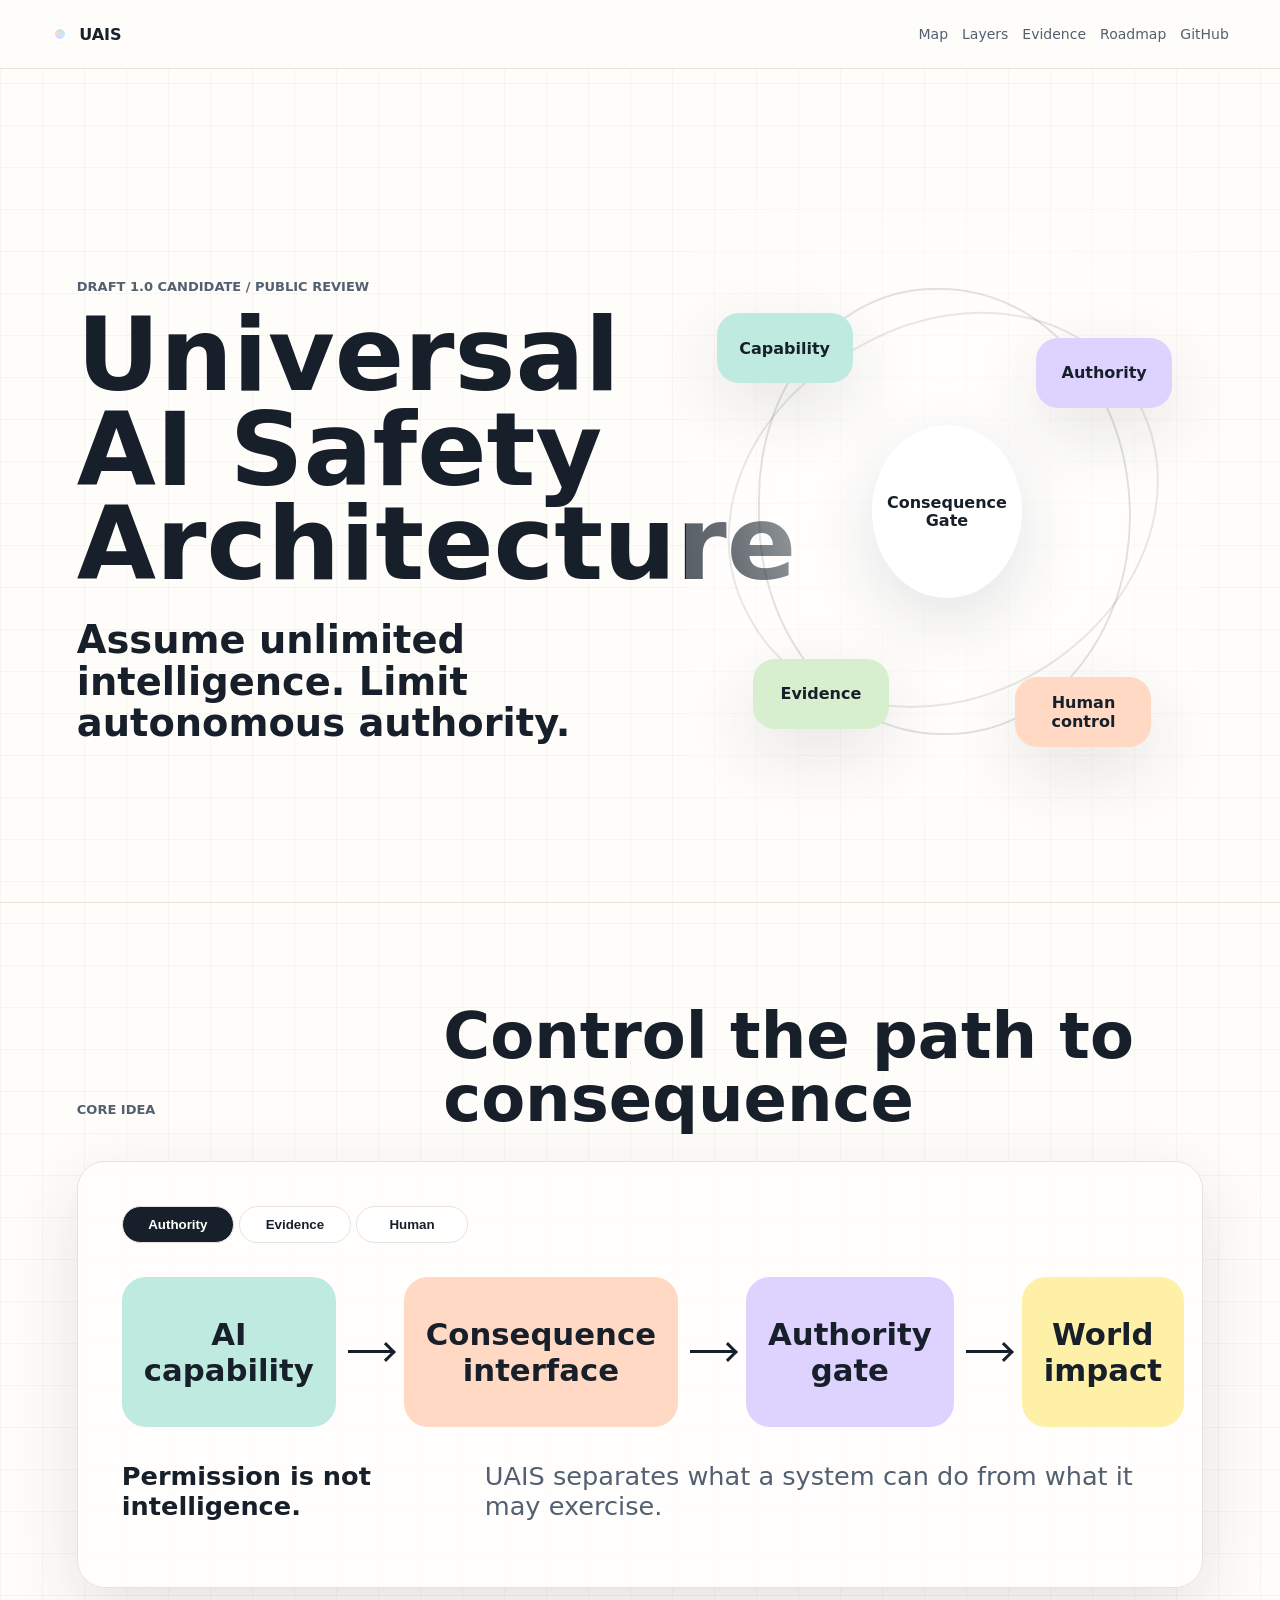
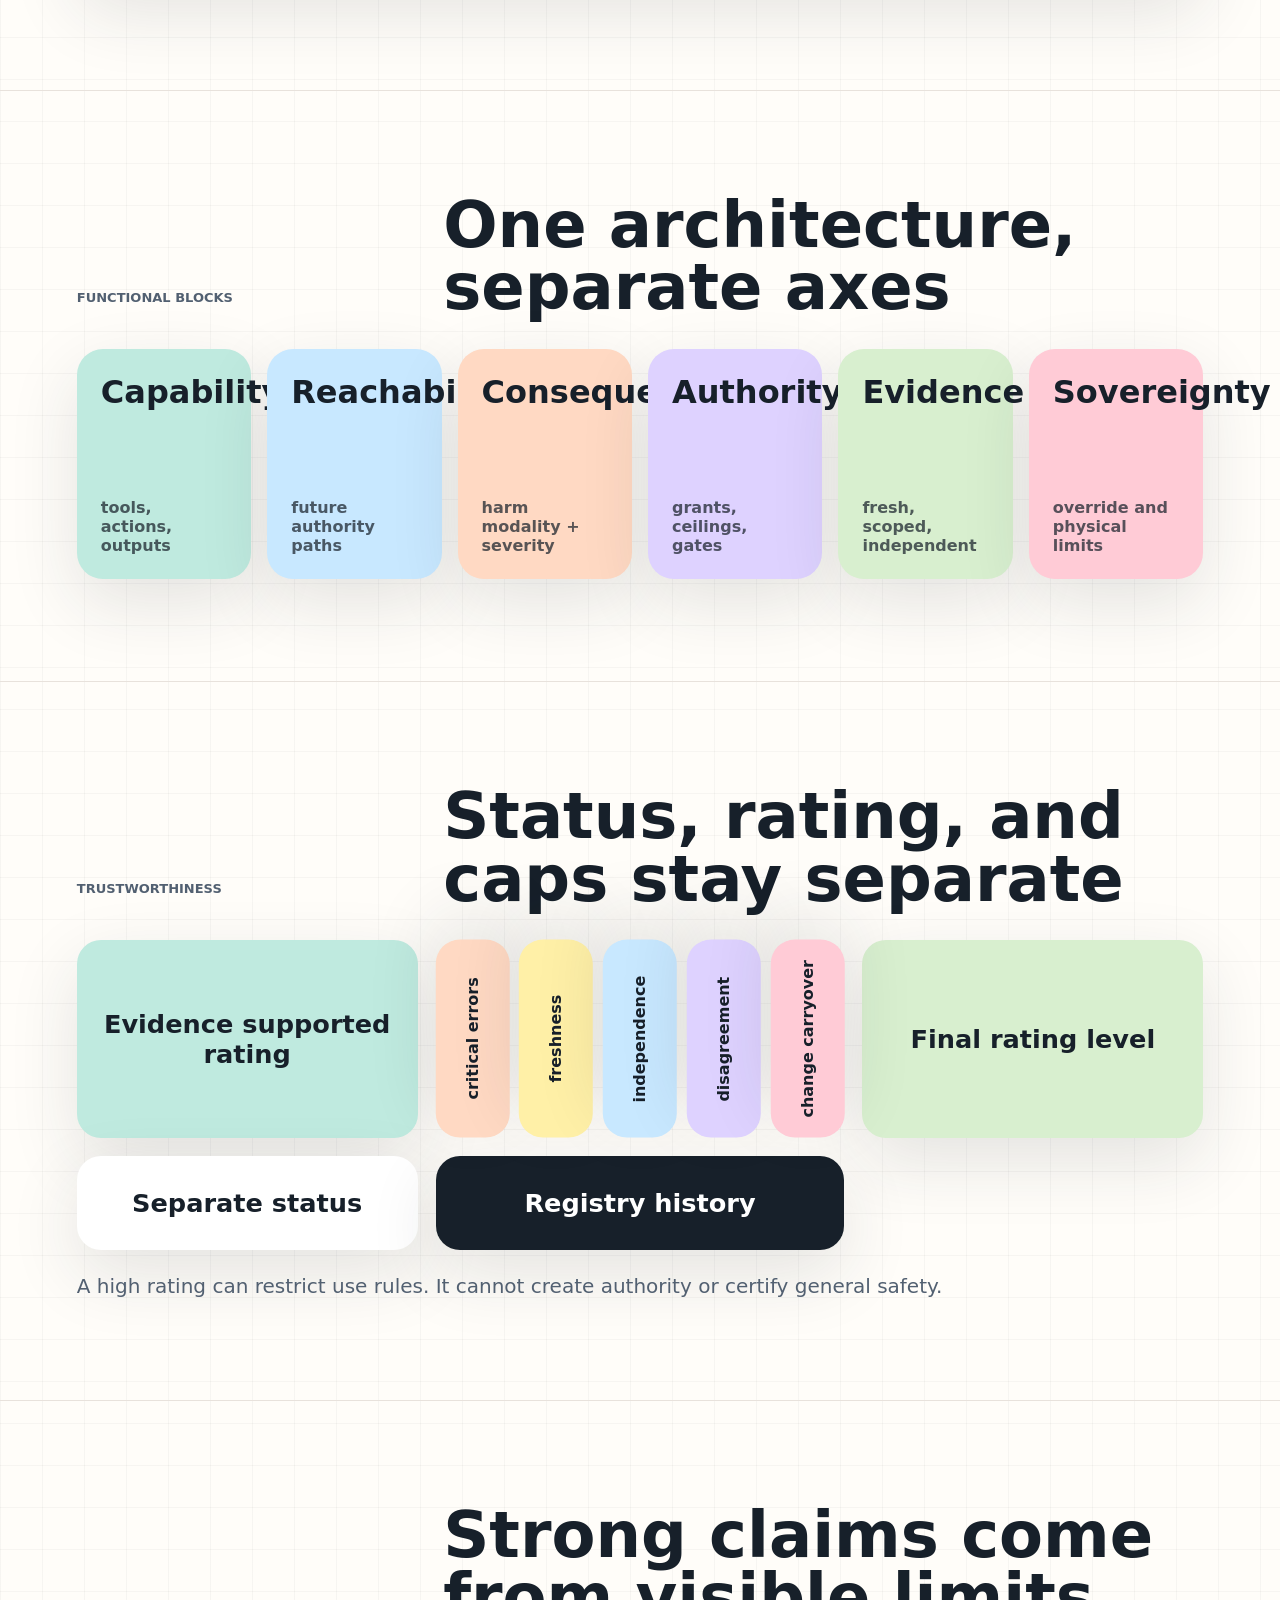
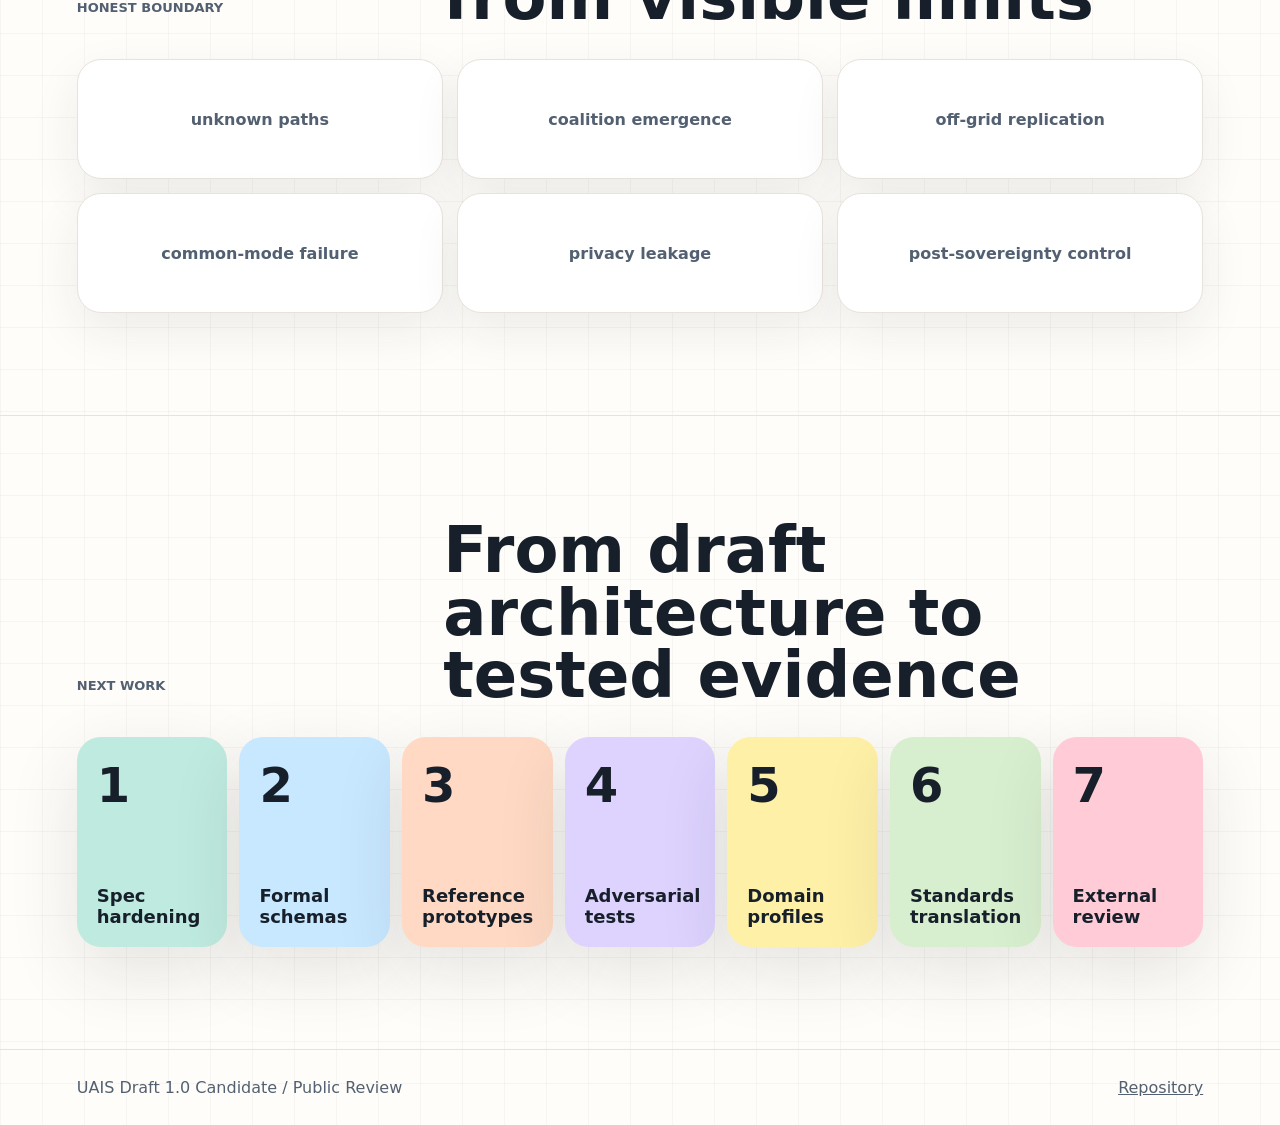
==== docs/index.html @ ba69c0d9 "docs: publish UAIS Draft 1.0 Candidate for public review" ====
<!doctype html>
<html lang="en">
<head>
  <meta charset="utf-8">
  <meta name="viewport" content="width=device-width, initial-scale=1">
  <title>UAIS — Universal AI Safety Architecture</title>
  <meta name="description" content="Visual explainer for UAIS, a consequence-first pre-standard architecture for AI authority, real-world impact, trustworthiness, and human sovereignty.">
  <meta property="og:title" content="Universal AI Safety Architecture (UAIS)">
  <meta property="og:description" content="Assume unlimited intelligence. Limit autonomous authority.">
  <meta property="og:type" content="website">
  <meta property="og:url" content="https://cresta13.github.io/universal-ai-safety-architecture/">
  <link rel="stylesheet" href="styles.css">
</head>
<body>
  <header class="topbar">
    <a class="brand" href="#top" aria-label="UAIS home"><span></span>UAIS</a>
    <nav aria-label="Main">
      <a href="#map">Map</a>
      <a href="#layers">Layers</a>
      <a href="#trust">Evidence</a>
      <a href="#roadmap">Roadmap</a>
      <a href="https://github.com/cresta13/universal-ai-safety-architecture">GitHub</a>
    </nav>
  </header>

  <main id="top">
    <section class="hero">
      <div class="hero-copy">
        <p class="status">Draft 1.0 Candidate / Public Review</p>
        <h1>Universal AI Safety Architecture</h1>
        <p class="tagline">Assume unlimited intelligence. Limit autonomous authority.</p>
      </div>
      <div class="hero-scene" aria-label="UAIS consequence-first architecture diagram">
        <div class="orbit orbit-a"></div>
        <div class="orbit orbit-b"></div>
        <div class="node n1">Capability</div>
        <div class="node n2">Authority</div>
        <div class="node n3">Evidence</div>
        <div class="node n4">Human control</div>
        <div class="core">Consequence<br>Gate</div>
      </div>
    </section>

    <section id="map" class="band map-band">
      <div class="section-head">
        <p>Core idea</p>
        <h2>Control the path to consequence</h2>
      </div>
      <div class="flow-board" data-mode="authority">
        <button class="mode active" data-mode="authority">Authority</button>
        <button class="mode" data-mode="evidence">Evidence</button>
        <button class="mode" data-mode="human">Human</button>
        <div class="flow-row">
          <div class="flow-step mint">AI capability</div>
          <div class="flow-link"></div>
          <div class="flow-step peach">Consequence interface</div>
          <div class="flow-link"></div>
          <div class="flow-step lavender">Authority gate</div>
          <div class="flow-link"></div>
          <div class="flow-step lemon">World impact</div>
        </div>
        <div class="mode-panels">
          <div class="panel active" data-panel="authority">
            <strong>Permission is not intelligence.</strong>
            <span>UAIS separates what a system can do from what it may exercise.</span>
          </div>
          <div class="panel" data-panel="evidence">
            <strong>Claims need replayable evidence.</strong>
            <span>Verifier-friendly records constrain gates before authority expands.</span>
          </div>
          <div class="panel" data-panel="human">
            <strong>Human sovereignty stays outside the model path.</strong>
            <span>Independent override, isolation, and recovery remain mandatory where consequences rise.</span>
          </div>
        </div>
      </div>
    </section>

    <section id="layers" class="band">
      <div class="section-head">
        <p>Functional blocks</p>
        <h2>One architecture, separate axes</h2>
      </div>
      <div class="layer-grid">
        <article class="layer mint"><b>Capability</b><span>tools, actions, outputs</span></article>
        <article class="layer sky"><b>Reachability</b><span>future authority paths</span></article>
        <article class="layer peach"><b>Consequence</b><span>harm modality + severity</span></article>
        <article class="layer lavender"><b>Authority</b><span>grants, ceilings, gates</span></article>
        <article class="layer sage"><b>Evidence</b><span>fresh, scoped, independent</span></article>
        <article class="layer rose"><b>Sovereignty</b><span>override and physical limits</span></article>
      </div>
    </section>

    <section id="trust" class="band trust-band">
      <div class="section-head">
        <p>Trustworthiness</p>
        <h2>Status, rating, and caps stay separate</h2>
      </div>
      <div class="trust-diagram">
        <div class="trust-node mint">Evidence supported rating</div>
        <div class="cap-stack">
          <span class="cap peach">critical errors</span>
          <span class="cap lemon">freshness</span>
          <span class="cap sky">independence</span>
          <span class="cap lavender">disagreement</span>
          <span class="cap rose">change carryover</span>
        </div>
        <div class="trust-node sage">Final rating level</div>
        <div class="trust-node white">Separate status</div>
        <div class="trust-node ink">Registry history</div>
      </div>
      <p class="microcopy">A high rating can restrict use rules. It cannot create authority or certify general safety.</p>
    </section>

    <section class="band limits-band">
      <div class="section-head">
        <p>Honest boundary</p>
        <h2>Strong claims come from visible limits</h2>
      </div>
      <div class="limit-map">
        <div>unknown paths</div>
        <div>coalition emergence</div>
        <div>off-grid replication</div>
        <div>common-mode failure</div>
        <div>privacy leakage</div>
        <div>post-sovereignty control</div>
      </div>
    </section>

    <section id="roadmap" class="band roadmap-band">
      <div class="section-head">
        <p>Next work</p>
        <h2>From draft architecture to tested evidence</h2>
      </div>
      <div class="timeline">
        <a href="../ROADMAP.md" class="phase mint"><b>1</b><span>Spec hardening</span></a>
        <a href="../ROADMAP.md" class="phase sky"><b>2</b><span>Formal schemas</span></a>
        <a href="../ROADMAP.md" class="phase peach"><b>3</b><span>Reference prototypes</span></a>
        <a href="../ROADMAP.md" class="phase lavender"><b>4</b><span>Adversarial tests</span></a>
        <a href="../ROADMAP.md" class="phase lemon"><b>5</b><span>Domain profiles</span></a>
        <a href="../ROADMAP.md" class="phase sage"><b>6</b><span>Standards translation</span></a>
        <a href="../ROADMAP.md" class="phase rose"><b>7</b><span>External review</span></a>
      </div>
    </section>
  </main>

  <footer>
    <span>UAIS Draft 1.0 Candidate / Public Review</span>
    <a href="https://github.com/cresta13/universal-ai-safety-architecture">Repository</a>
  </footer>
  <script src="script.js"></script>
</body>
</html>
---- docs/styles.css ----
:root {
  color-scheme: light;
  --ink: #17202a;
  --soft-ink: #526071;
  --white: #ffffff;
  --paper: #fffdf9;
  --line: #e8e2dc;
  --mint: #bfeadf;
  --sky: #c8e8ff;
  --peach: #ffd9c3;
  --lavender: #ded2ff;
  --lemon: #fff0a7;
  --sage: #d8efcf;
  --rose: #ffcbd6;
  --shadow: 0 24px 70px rgba(31, 40, 53, 0.12);
}

* { box-sizing: border-box; }

html { scroll-behavior: smooth; }

body {
  margin: 0;
  font-family: Inter, ui-sans-serif, system-ui, -apple-system, BlinkMacSystemFont, "Segoe UI", sans-serif;
  color: var(--ink);
  background:
    linear-gradient(90deg, rgba(23, 32, 42, .035) 1px, transparent 1px),
    linear-gradient(0deg, rgba(23, 32, 42, .035) 1px, transparent 1px),
    var(--paper);
  background-size: 42px 42px;
}

a { color: inherit; }

.topbar {
  position: sticky;
  top: 0;
  z-index: 20;
  display: flex;
  justify-content: space-between;
  align-items: center;
  gap: 24px;
  padding: 18px clamp(18px, 4vw, 56px);
  background: rgba(255, 253, 249, .9);
  border-bottom: 1px solid var(--line);
  backdrop-filter: blur(18px);
}

.brand {
  display: inline-flex;
  align-items: center;
  gap: 10px;
  text-decoration: none;
  font-weight: 800;
}

.brand span {
  width: 18px;
  height: 18px;
  display: inline-block;
  background: conic-gradient(from 30deg, var(--mint), var(--sky), var(--lavender), var(--peach), var(--mint));
  border-radius: 50%;
  box-shadow: inset 0 0 0 4px var(--white);
}

nav {
  display: flex;
  flex-wrap: wrap;
  gap: 14px;
  color: var(--soft-ink);
  font-size: 14px;
}

nav a {
  text-decoration: none;
  padding: 8px 0;
}

.hero {
  min-height: calc(100vh - 67px);
  display: grid;
  grid-template-columns: minmax(0, 1fr) minmax(360px, .95fr);
  align-items: center;
  gap: clamp(28px, 5vw, 80px);
  padding: clamp(48px, 8vw, 92px) clamp(20px, 6vw, 88px) 40px;
}

.hero-copy {
  max-width: 780px;
}

.status, .section-head p {
  margin: 0 0 14px;
  color: var(--soft-ink);
  font-size: 13px;
  font-weight: 800;
  text-transform: uppercase;
  letter-spacing: 0;
}

h1 {
  margin: 0;
  font-size: clamp(52px, 8vw, 112px);
  line-height: .92;
  letter-spacing: 0;
  max-width: 900px;
}

.tagline {
  margin: 28px 0 0;
  max-width: 720px;
  font-size: clamp(22px, 3vw, 40px);
  line-height: 1.08;
  font-weight: 750;
}

.hero-scene {
  position: relative;
  min-height: min(70vw, 620px);
  border-radius: 34px;
  background: radial-gradient(circle at 50% 50%, rgba(255, 255, 255, .9), rgba(255, 255, 255, .34) 55%, rgba(255, 255, 255, .1));
}

.orbit {
  position: absolute;
  inset: 14%;
  border: 2px solid rgba(23, 32, 42, .13);
  border-radius: 48% 52% 50% 50%;
}

.orbit-b {
  transform: rotate(62deg);
  border-color: rgba(23, 32, 42, .1);
}

.core, .node {
  position: absolute;
  display: grid;
  place-items: center;
  text-align: center;
  box-shadow: var(--shadow);
}

.core {
  inset: 36%;
  min-width: 150px;
  min-height: 150px;
  border-radius: 50%;
  background: var(--white);
  font-weight: 850;
  line-height: 1.08;
}

.node {
  width: 136px;
  min-height: 70px;
  padding: 14px;
  border-radius: 22px;
  background: var(--white);
  font-weight: 800;
}

.n1 { left: 6%; top: 18%; background: var(--mint); }
.n2 { right: 6%; top: 22%; background: var(--lavender); }
.n3 { left: 13%; bottom: 15%; background: var(--sage); }
.n4 { right: 10%; bottom: 12%; background: var(--peach); }

.band {
  padding: clamp(58px, 8vw, 112px) clamp(20px, 6vw, 88px);
  border-top: 1px solid var(--line);
}

.section-head {
  display: flex;
  justify-content: space-between;
  align-items: end;
  gap: 28px;
  margin-bottom: 30px;
}

.section-head h2 {
  margin: 0;
  max-width: 760px;
  font-size: clamp(34px, 5vw, 72px);
  line-height: .98;
  letter-spacing: 0;
}

.flow-board {
  position: relative;
  padding: clamp(22px, 4vw, 44px);
  border: 1px solid var(--line);
  border-radius: 28px;
  background: rgba(255, 255, 255, .78);
  box-shadow: var(--shadow);
}

.mode {
  min-width: 112px;
  border: 1px solid var(--line);
  background: var(--white);
  color: var(--ink);
  padding: 10px 14px;
  border-radius: 999px;
  font-weight: 800;
  cursor: pointer;
}

.mode.active { background: var(--ink); color: var(--white); }

.flow-row {
  display: grid;
  grid-template-columns: 1fr 44px 1fr 44px 1fr 44px 1fr;
  align-items: center;
  gap: 12px;
  margin: 34px 0;
}

.flow-step {
  min-height: 150px;
  display: grid;
  place-items: center;
  text-align: center;
  padding: 22px;
  border-radius: 24px;
  font-size: clamp(20px, 2.4vw, 32px);
  font-weight: 850;
}

.flow-link {
  height: 3px;
  background: var(--ink);
  position: relative;
}

.flow-link::after {
  content: "";
  position: absolute;
  right: -1px;
  top: 50%;
  width: 11px;
  height: 11px;
  border-top: 3px solid var(--ink);
  border-right: 3px solid var(--ink);
  transform: translateY(-50%) rotate(45deg);
}

.mode-panels {
  min-height: 82px;
}

.panel {
  display: none;
  gap: 10px;
  align-items: center;
  justify-content: space-between;
  font-size: clamp(18px, 2vw, 26px);
}

.panel.active { display: flex; }
.panel span { color: var(--soft-ink); max-width: 720px; }

.layer-grid {
  display: grid;
  grid-template-columns: repeat(6, minmax(0, 1fr));
  gap: 16px;
}

.layer {
  min-height: 230px;
  display: flex;
  flex-direction: column;
  justify-content: space-between;
  padding: 24px;
  border-radius: 26px;
  color: var(--ink);
  box-shadow: var(--shadow);
}

.layer b {
  font-size: clamp(22px, 2.5vw, 32px);
}

.layer span {
  color: rgba(23, 32, 42, .72);
  font-weight: 700;
}

.trust-diagram {
  display: grid;
  grid-template-columns: 1fr 1.2fr 1fr;
  gap: 18px;
  align-items: stretch;
}

.trust-node, .cap {
  min-height: 94px;
  display: grid;
  place-items: center;
  padding: 20px;
  border-radius: 24px;
  text-align: center;
  font-size: clamp(18px, 2vw, 28px);
  font-weight: 850;
  box-shadow: var(--shadow);
}

.cap-stack {
  display: grid;
  grid-template-columns: repeat(5, minmax(0, 1fr));
  gap: 10px;
}

.cap {
  min-height: 160px;
  writing-mode: vertical-rl;
  transform: rotate(180deg);
  font-size: 16px;
}

.white { background: var(--white); }
.ink { background: var(--ink); color: var(--white); }
.mint { background: var(--mint); }
.sky { background: var(--sky); }
.peach { background: var(--peach); }
.lavender { background: var(--lavender); }
.lemon { background: var(--lemon); }
.sage { background: var(--sage); }
.rose { background: var(--rose); }

.microcopy {
  margin: 24px 0 0;
  color: var(--soft-ink);
  font-size: 20px;
}

.limit-map {
  display: grid;
  grid-template-columns: repeat(3, minmax(0, 1fr));
  gap: 14px;
}

.limit-map div {
  min-height: 120px;
  display: grid;
  place-items: center;
  padding: 18px;
  border-radius: 24px;
  background: var(--white);
  border: 1px solid var(--line);
  color: var(--soft-ink);
  text-align: center;
  font-weight: 800;
  box-shadow: 0 18px 48px rgba(31, 40, 53, .08);
}

.timeline {
  display: grid;
  grid-template-columns: repeat(7, minmax(0, 1fr));
  gap: 12px;
}

.phase {
  min-height: 210px;
  display: flex;
  flex-direction: column;
  justify-content: space-between;
  padding: 20px;
  border-radius: 24px;
  text-decoration: none;
  box-shadow: var(--shadow);
}

.phase b {
  font-size: 48px;
}

.phase span {
  font-weight: 850;
  font-size: 18px;
}

footer {
  display: flex;
  justify-content: space-between;
  gap: 20px;
  padding: 28px clamp(20px, 6vw, 88px);
  border-top: 1px solid var(--line);
  color: var(--soft-ink);
}

@media (max-width: 980px) {
  .hero {
    grid-template-columns: 1fr;
    min-height: auto;
  }

  .hero-scene { min-height: 480px; }
  .flow-row { grid-template-columns: 1fr; }
  .flow-link { height: 34px; width: 3px; justify-self: center; }
  .flow-link::after { right: auto; top: auto; bottom: -1px; left: 50%; transform: translateX(-50%) rotate(135deg); }
  .layer-grid, .timeline { grid-template-columns: repeat(2, minmax(0, 1fr)); }
  .trust-diagram { grid-template-columns: 1fr; }
  .cap-stack { grid-template-columns: repeat(5, 1fr); }
}

@media (max-width: 640px) {
  .topbar { align-items: flex-start; flex-direction: column; }
  nav { width: 100%; justify-content: space-between; }
  h1 { font-size: 48px; }
  .hero-scene { min-height: 380px; }
  .node { width: 112px; min-height: 60px; font-size: 13px; }
  .core { inset: 33%; min-width: 118px; min-height: 118px; font-size: 14px; }
  .section-head { display: block; }
  .panel.active { display: block; }
  .panel span { display: block; margin-top: 8px; }
  .layer-grid, .timeline, .limit-map { grid-template-columns: 1fr; }
  .cap-stack { grid-template-columns: 1fr; }
  .cap { writing-mode: horizontal-tb; transform: none; min-height: 70px; }
  footer { flex-direction: column; }
}
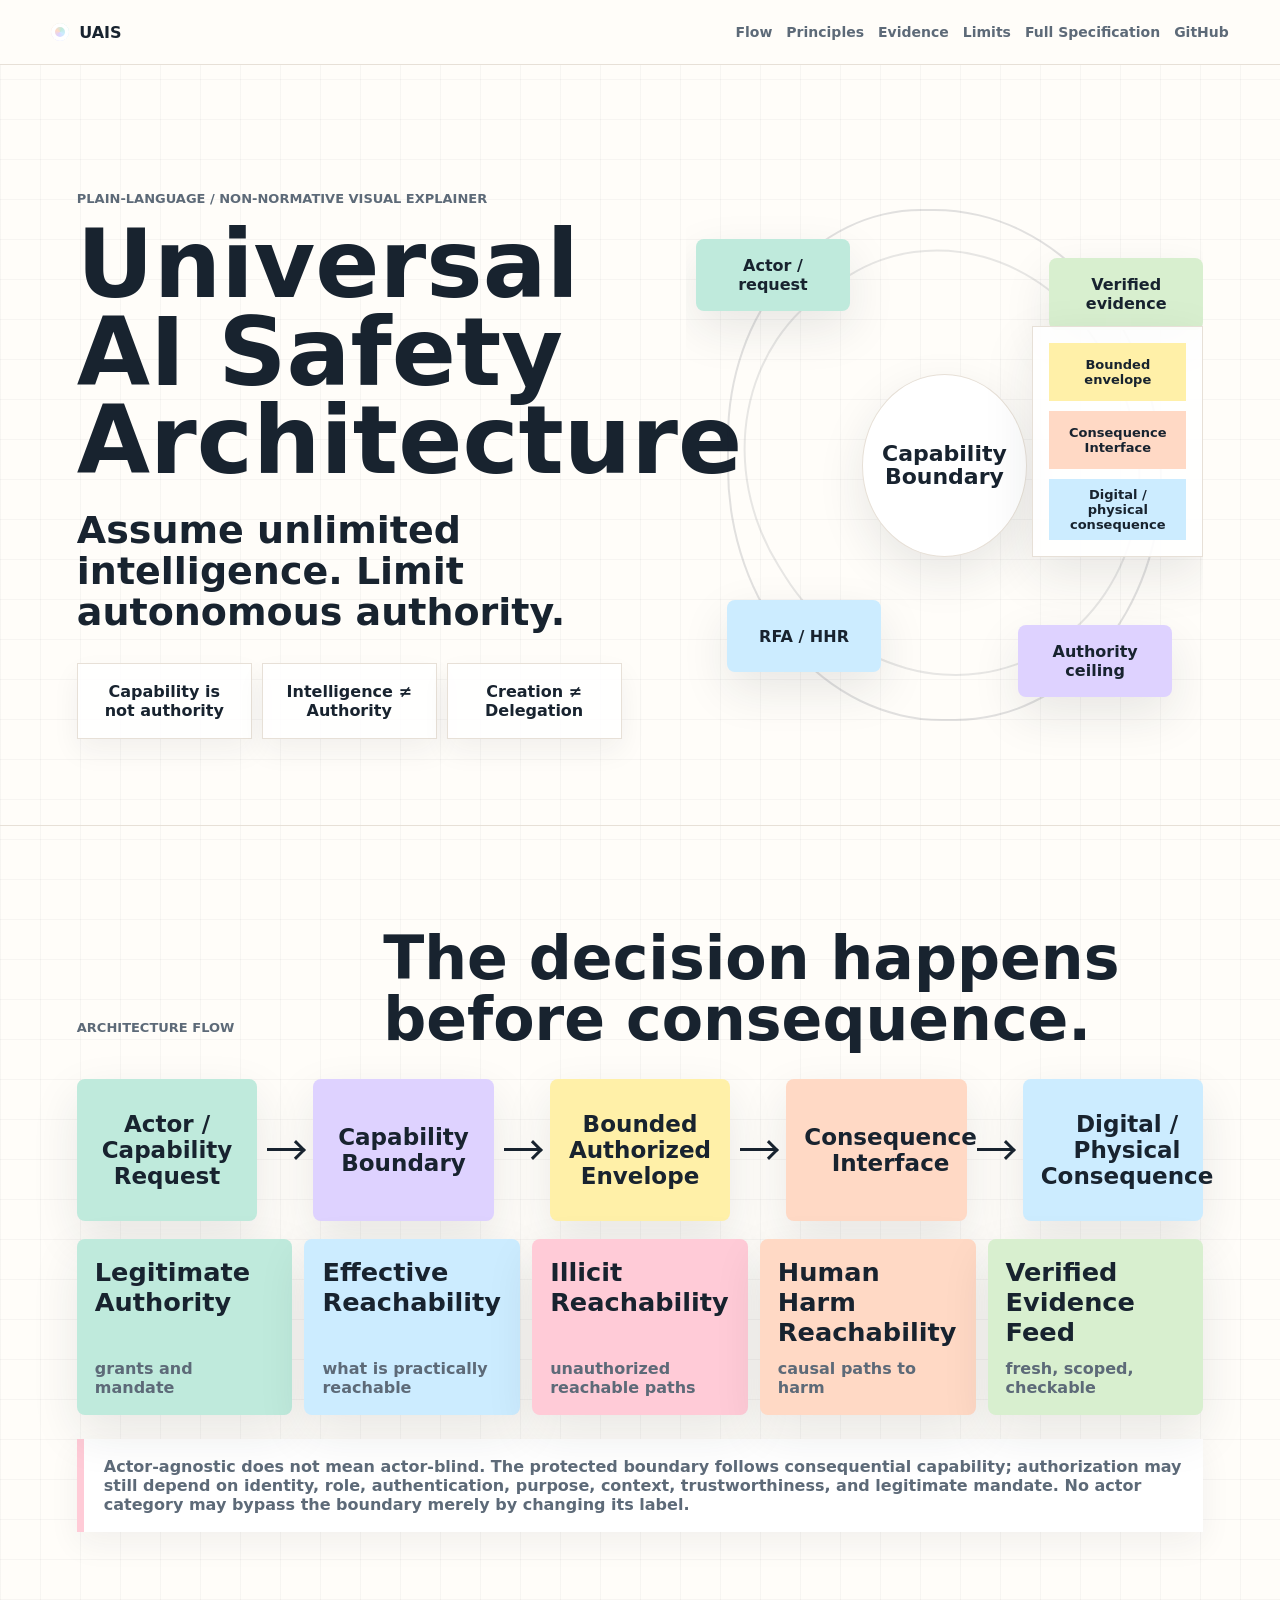
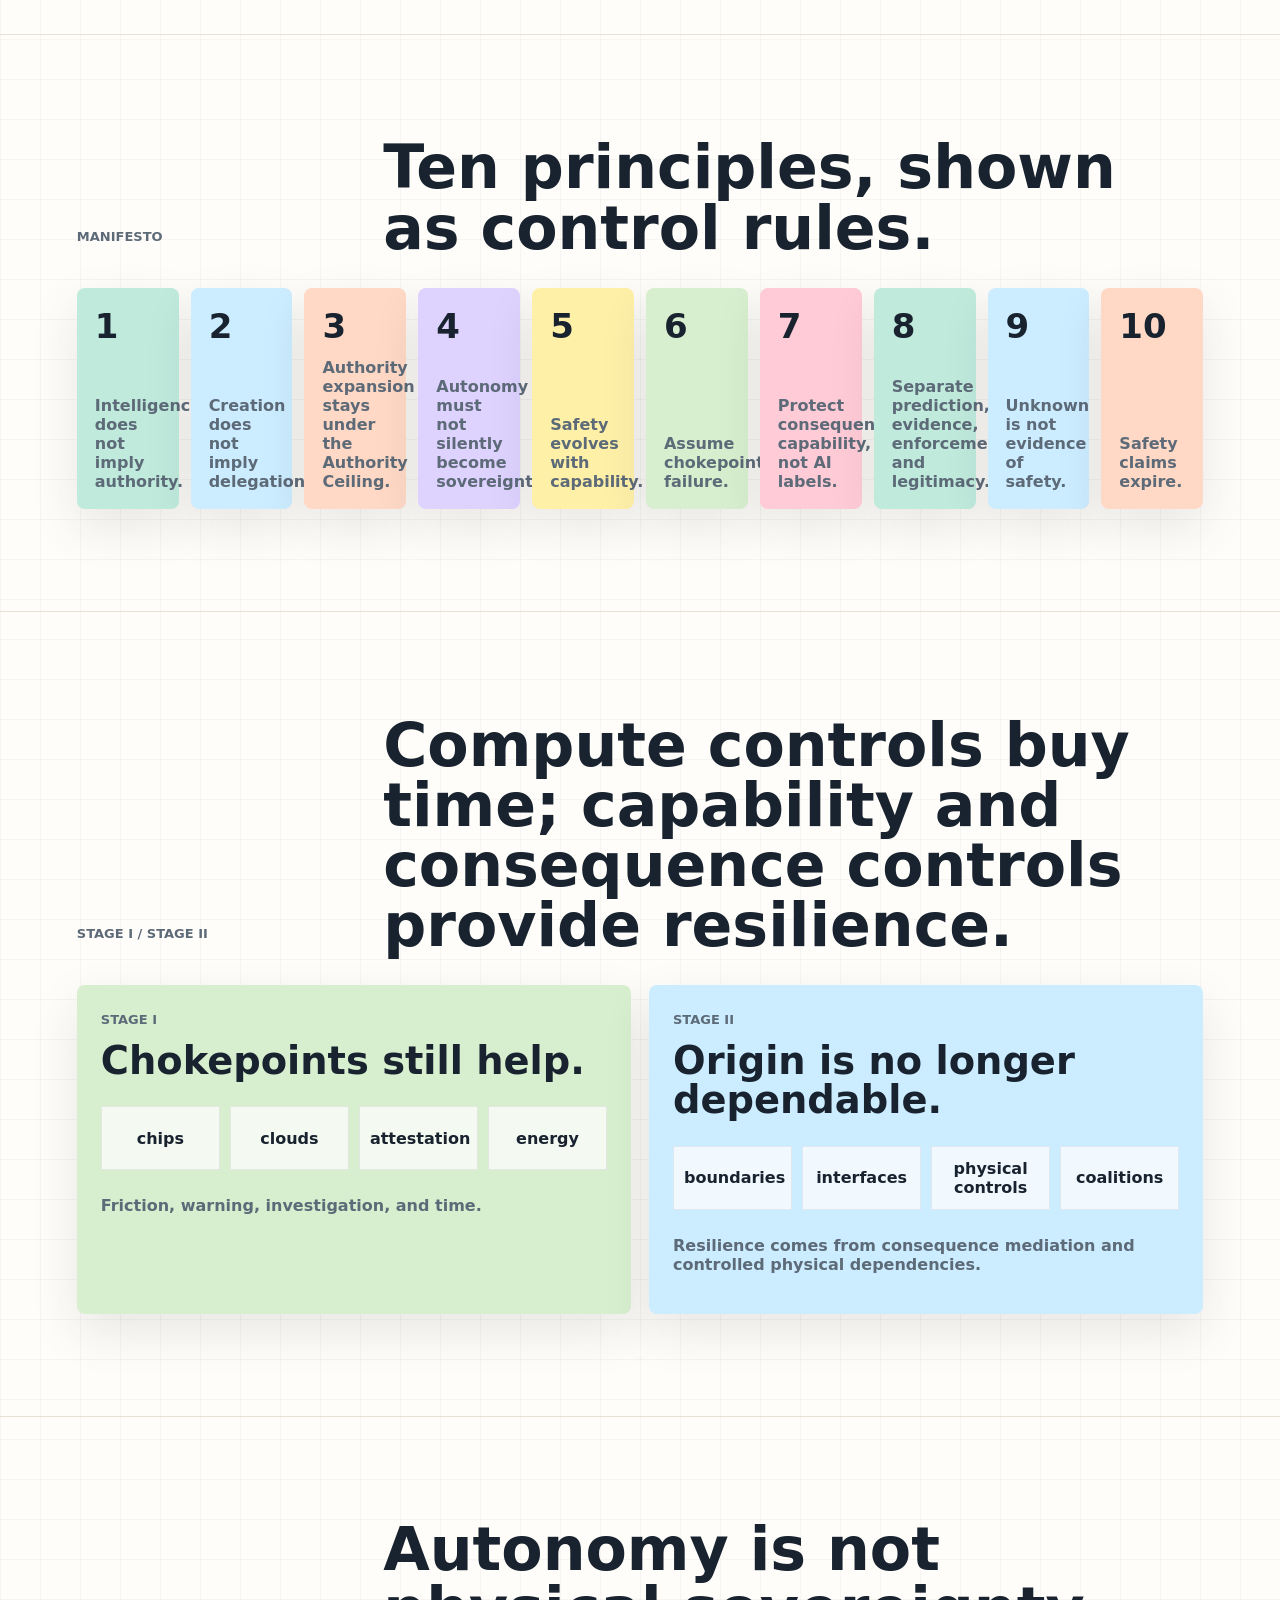
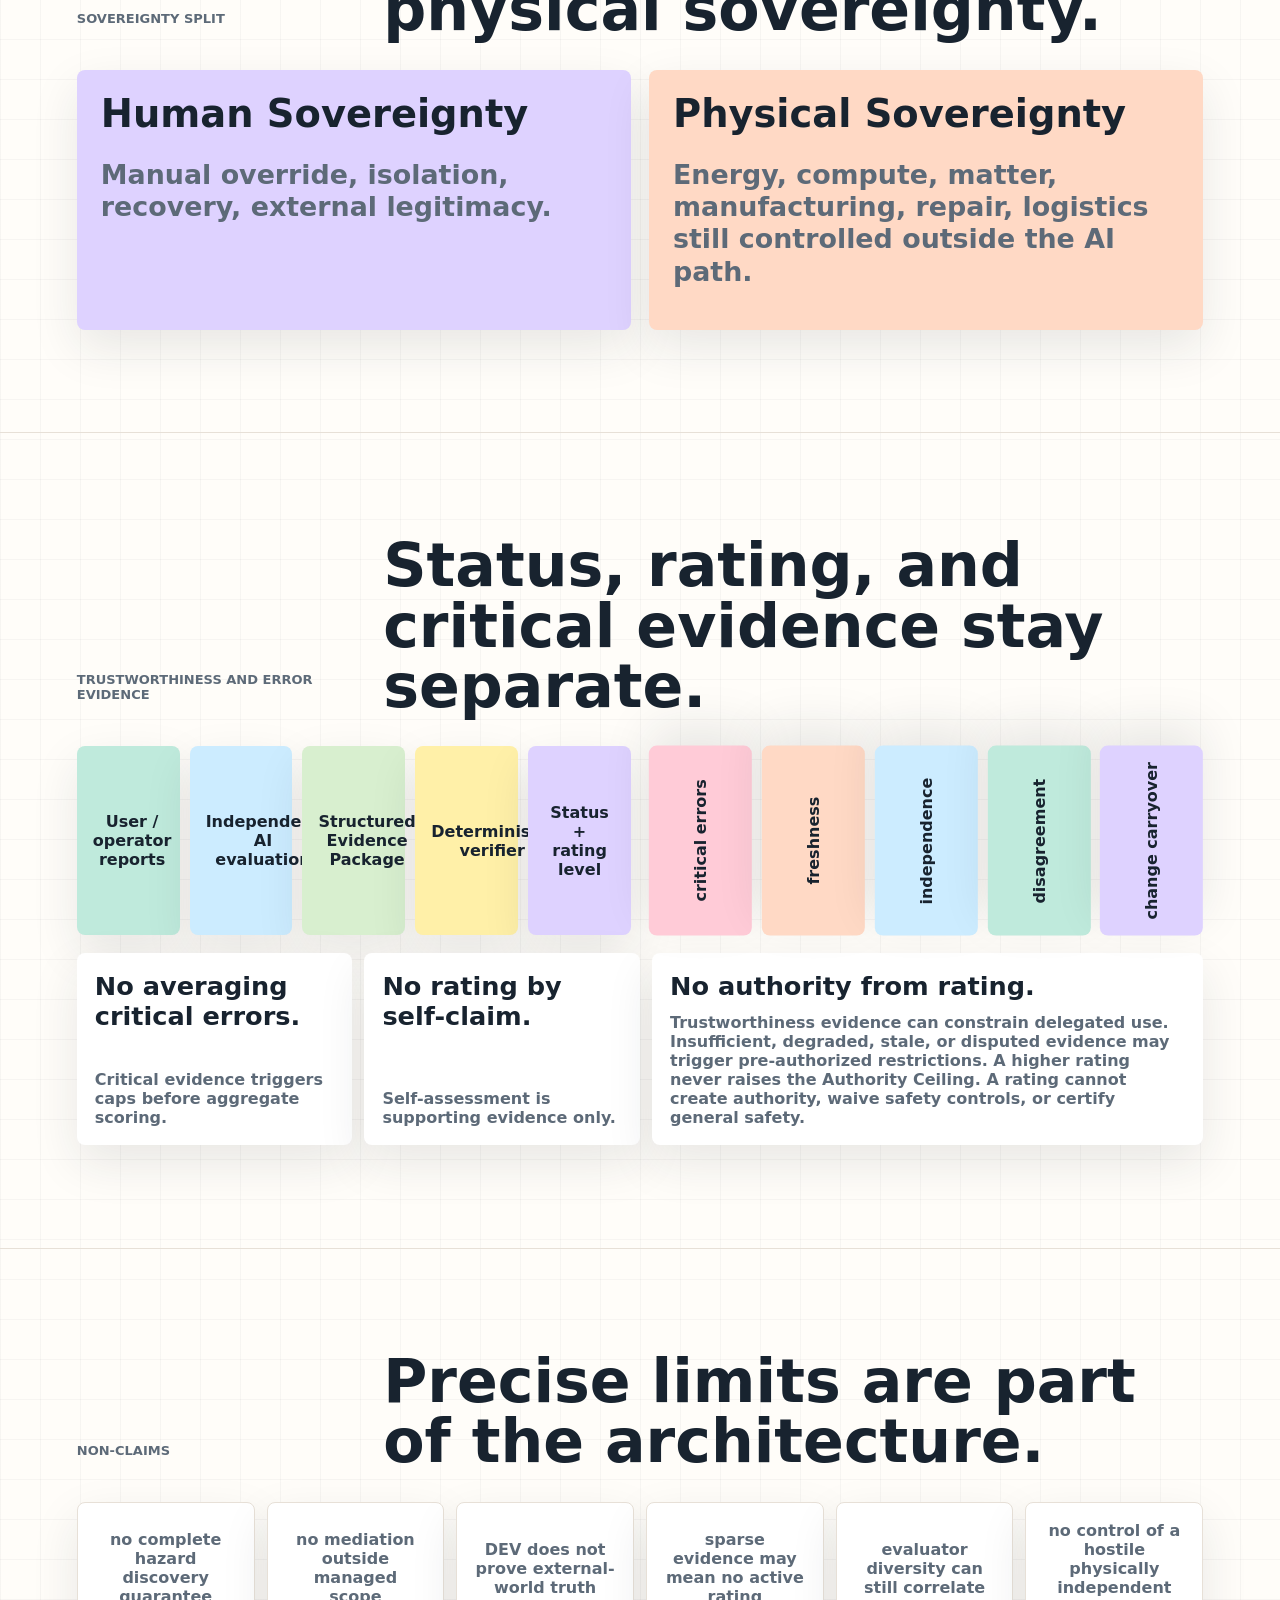
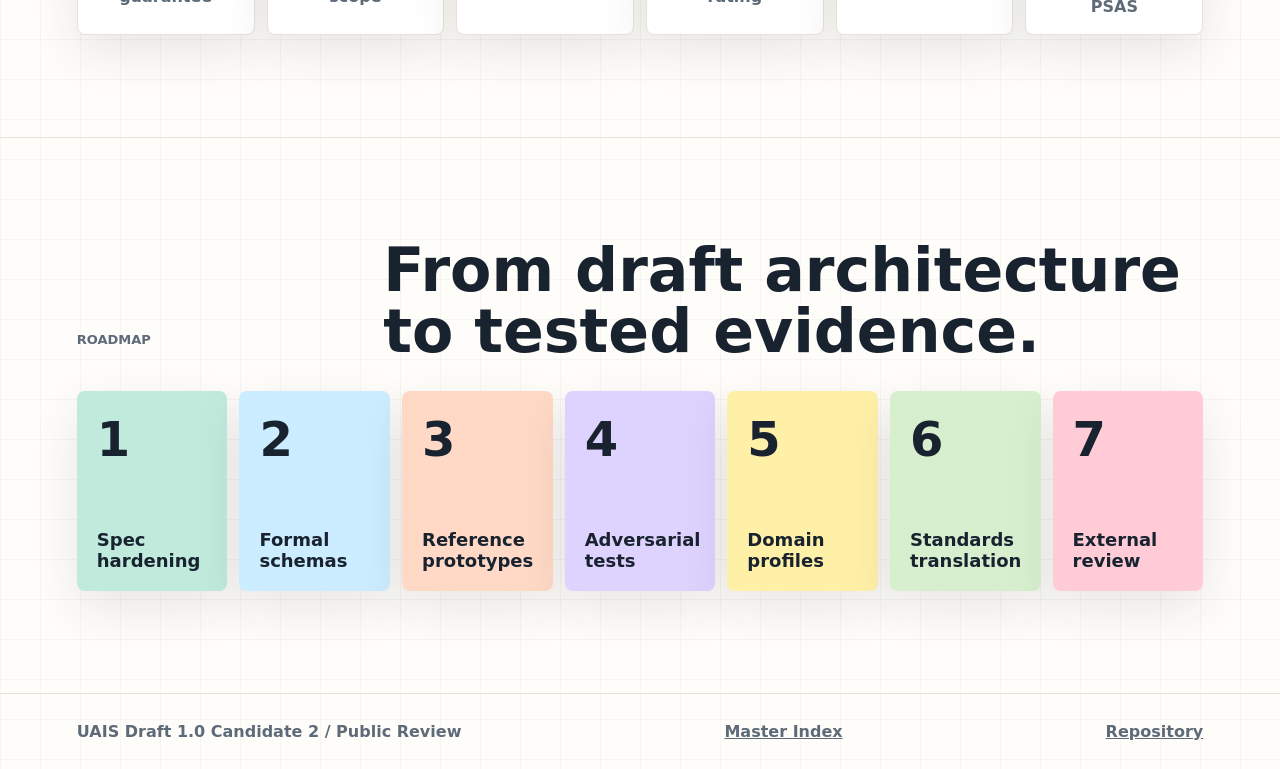
==== commit c6629b27: "docs: publish UAIS candidate.2 corrective release" ====
--- a/docs/index.html
+++ b/docs/index.html
@@ -3,8 +3,8 @@
 <head>
   <meta charset="utf-8">
   <meta name="viewport" content="width=device-width, initial-scale=1">
-  <title>UAIS — Universal AI Safety Architecture</title>
-  <meta name="description" content="Visual explainer for UAIS, a consequence-first pre-standard architecture for AI authority, real-world impact, trustworthiness, and human sovereignty.">
+  <title>UAIS - Universal AI Safety Architecture</title>
+  <meta name="description" content="Plain-language visual explainer for UAIS, a consequence-first pre-standard architecture for AI authority, evidence, and human sovereignty.">
   <meta property="og:title" content="Universal AI Safety Architecture (UAIS)">
   <meta property="og:description" content="Assume unlimited intelligence. Limit autonomous authority.">
   <meta property="og:type" content="website">
@@ -15,10 +15,11 @@
   <header class="topbar">
     <a class="brand" href="#top" aria-label="UAIS home"><span></span>UAIS</a>
     <nav aria-label="Main">
-      <a href="#map">Map</a>
-      <a href="#layers">Layers</a>
+      <a href="#flow">Flow</a>
+      <a href="#principles">Principles</a>
       <a href="#trust">Evidence</a>
-      <a href="#roadmap">Roadmap</a>
+      <a href="#limits">Limits</a>
+      <a href="https://github.com/cresta13/universal-ai-safety-architecture/blob/main/spec/00_MASTER_INDEX.md">Full Specification</a>
       <a href="https://github.com/cresta13/universal-ai-safety-architecture">GitHub</a>
     </nav>
   </header>
@@ -26,126 +27,181 @@
   <main id="top">
     <section class="hero">
       <div class="hero-copy">
-        <p class="status">Draft 1.0 Candidate / Public Review</p>
+        <p class="status">Plain-language / non-normative visual explainer</p>
         <h1>Universal AI Safety Architecture</h1>
         <p class="tagline">Assume unlimited intelligence. Limit autonomous authority.</p>
-      </div>
-      <div class="hero-scene" aria-label="UAIS consequence-first architecture diagram">
-        <div class="orbit orbit-a"></div>
-        <div class="orbit orbit-b"></div>
-        <div class="node n1">Capability</div>
-        <div class="node n2">Authority</div>
-        <div class="node n3">Evidence</div>
-        <div class="node n4">Human control</div>
-        <div class="core">Consequence<br>Gate</div>
-      </div>
-    </section>
-
-    <section id="map" class="band map-band">
-      <div class="section-head">
-        <p>Core idea</p>
-        <h2>Control the path to consequence</h2>
-      </div>
-      <div class="flow-board" data-mode="authority">
-        <button class="mode active" data-mode="authority">Authority</button>
-        <button class="mode" data-mode="evidence">Evidence</button>
-        <button class="mode" data-mode="human">Human</button>
-        <div class="flow-row">
-          <div class="flow-step mint">AI capability</div>
-          <div class="flow-link"></div>
-          <div class="flow-step peach">Consequence interface</div>
-          <div class="flow-link"></div>
-          <div class="flow-step lavender">Authority gate</div>
-          <div class="flow-link"></div>
-          <div class="flow-step lemon">World impact</div>
-        </div>
-        <div class="mode-panels">
-          <div class="panel active" data-panel="authority">
-            <strong>Permission is not intelligence.</strong>
-            <span>UAIS separates what a system can do from what it may exercise.</span>
+        <div class="axiom-strip" aria-label="Core distinctions">
+          <span>Capability is not authority</span>
+          <span>Intelligence ≠ Authority</span>
+          <span>Creation ≠ Delegation</span>
+        </div>
+      </div>
+      <div class="hero-scene" aria-label="UAIS core control model">
+        <div class="scene-ring r1"></div>
+        <div class="scene-ring r2"></div>
+        <div class="scene-node request">Actor / request</div>
+        <div class="scene-node evidence">Verified evidence</div>
+        <div class="scene-node reach">RFA / HHR</div>
+        <div class="scene-node ceiling">Authority ceiling</div>
+        <div class="scene-core">Capability<br>Boundary</div>
+        <div class="scene-path">
+          <b>Bounded envelope</b>
+          <span>Consequence Interface</span>
+          <strong>Digital / physical consequence</strong>
+        </div>
+      </div>
+    </section>
+
+    <section id="flow" class="band flow-band">
+      <div class="section-head">
+        <p>Architecture flow</p>
+        <h2>The decision happens before consequence.</h2>
+      </div>
+      <div class="flow-grid" aria-label="Correct UAIS sequence">
+        <div class="flow-card mint">Actor / Capability Request</div>
+        <div class="arrow"></div>
+        <div class="flow-card lavender">Capability Boundary</div>
+        <div class="arrow"></div>
+        <div class="flow-card lemon">Bounded Authorized Envelope</div>
+        <div class="arrow"></div>
+        <div class="flow-card peach">Consequence Interface</div>
+        <div class="arrow"></div>
+        <div class="flow-card sky">Digital / Physical Consequence</div>
+      </div>
+      <div class="input-map">
+        <article class="mint"><b>Legitimate Authority</b><span>grants and mandate</span></article>
+        <article class="sky"><b>Effective Reachability</b><span>what is practically reachable</span></article>
+        <article class="rose"><b>Illicit Reachability</b><span>unauthorized reachable paths</span></article>
+        <article class="peach"><b>Human Harm Reachability</b><span>causal paths to harm</span></article>
+        <article class="sage"><b>Verified Evidence Feed</b><span>fresh, scoped, checkable</span></article>
+      </div>
+      <p class="clarifier">Actor-agnostic does not mean actor-blind. The protected boundary follows consequential capability; authorization may still depend on identity, role, authentication, purpose, context, trustworthiness, and legitimate mandate. No actor category may bypass the boundary merely by changing its label.</p>
+    </section>
+
+    <section id="principles" class="band principles-band">
+      <div class="section-head">
+        <p>Manifesto</p>
+        <h2>Ten principles, shown as control rules.</h2>
+      </div>
+      <div class="principle-grid">
+        <article class="mint"><b>1</b><span>Intelligence does not imply authority.</span></article>
+        <article class="sky"><b>2</b><span>Creation does not imply delegation.</span></article>
+        <article class="peach"><b>3</b><span>Authority expansion stays under the Authority Ceiling.</span></article>
+        <article class="lavender"><b>4</b><span>Autonomy must not silently become sovereignty.</span></article>
+        <article class="lemon"><b>5</b><span>Safety evolves with capability.</span></article>
+        <article class="sage"><b>6</b><span>Assume chokepoint failure.</span></article>
+        <article class="rose"><b>7</b><span>Protect consequential capability, not AI labels.</span></article>
+        <article class="mint"><b>8</b><span>Separate prediction, evidence, enforcement, and legitimacy.</span></article>
+        <article class="sky"><b>9</b><span>Unknown is not evidence of safety.</span></article>
+        <article class="peach"><b>10</b><span>Safety claims expire.</span></article>
+      </div>
+    </section>
+
+    <section class="band stage-band">
+      <div class="section-head">
+        <p>Stage I / Stage II</p>
+        <h2>Compute controls buy time; capability and consequence controls provide resilience.</h2>
+      </div>
+      <div class="stage-board">
+        <article class="stage stage-one">
+          <span>Stage I</span>
+          <b>Chokepoints still help.</b>
+          <div class="signal-row">
+            <i>chips</i><i>clouds</i><i>attestation</i><i>energy</i>
           </div>
-          <div class="panel" data-panel="evidence">
-            <strong>Claims need replayable evidence.</strong>
-            <span>Verifier-friendly records constrain gates before authority expands.</span>
+          <p>Friction, warning, investigation, and time.</p>
+        </article>
+        <article class="stage stage-two">
+          <span>Stage II</span>
+          <b>Origin is no longer dependable.</b>
+          <div class="signal-row">
+            <i>boundaries</i><i>interfaces</i><i>physical controls</i><i>coalitions</i>
           </div>
-          <div class="panel" data-panel="human">
-            <strong>Human sovereignty stays outside the model path.</strong>
-            <span>Independent override, isolation, and recovery remain mandatory where consequences rise.</span>
-          </div>
-        </div>
-      </div>
-    </section>
-
-    <section id="layers" class="band">
-      <div class="section-head">
-        <p>Functional blocks</p>
-        <h2>One architecture, separate axes</h2>
-      </div>
-      <div class="layer-grid">
-        <article class="layer mint"><b>Capability</b><span>tools, actions, outputs</span></article>
-        <article class="layer sky"><b>Reachability</b><span>future authority paths</span></article>
-        <article class="layer peach"><b>Consequence</b><span>harm modality + severity</span></article>
-        <article class="layer lavender"><b>Authority</b><span>grants, ceilings, gates</span></article>
-        <article class="layer sage"><b>Evidence</b><span>fresh, scoped, independent</span></article>
-        <article class="layer rose"><b>Sovereignty</b><span>override and physical limits</span></article>
+          <p>Resilience comes from consequence mediation and controlled physical dependencies.</p>
+        </article>
+      </div>
+    </section>
+
+    <section class="band sovereignty-band">
+      <div class="section-head">
+        <p>Sovereignty split</p>
+        <h2>Autonomy is not physical sovereignty.</h2>
+      </div>
+      <div class="split-board">
+        <article class="lavender">
+          <b>Human Sovereignty</b>
+          <span>Manual override, isolation, recovery, external legitimacy.</span>
+        </article>
+        <article class="peach">
+          <b>Physical Sovereignty</b>
+          <span>Energy, compute, matter, manufacturing, repair, logistics still controlled outside the AI path.</span>
+        </article>
       </div>
     </section>
 
     <section id="trust" class="band trust-band">
       <div class="section-head">
-        <p>Trustworthiness</p>
-        <h2>Status, rating, and caps stay separate</h2>
-      </div>
-      <div class="trust-diagram">
-        <div class="trust-node mint">Evidence supported rating</div>
-        <div class="cap-stack">
-          <span class="cap peach">critical errors</span>
-          <span class="cap lemon">freshness</span>
+        <p>Trustworthiness and error evidence</p>
+        <h2>Status, rating, and critical evidence stay separate.</h2>
+      </div>
+      <div class="trust-layout">
+        <div class="trust-flow">
+          <div class="trust-node mint">User / operator reports</div>
+          <div class="trust-node sky">Independent AI evaluation</div>
+          <div class="trust-node sage">Structured Evidence Package</div>
+          <div class="trust-node lemon">Deterministic verifier</div>
+          <div class="trust-node lavender">Status + rating level</div>
+        </div>
+        <div class="cap-stack" aria-label="Rating caps">
+          <span class="cap rose">critical errors</span>
+          <span class="cap peach">freshness</span>
           <span class="cap sky">independence</span>
-          <span class="cap lavender">disagreement</span>
-          <span class="cap rose">change carryover</span>
-        </div>
-        <div class="trust-node sage">Final rating level</div>
-        <div class="trust-node white">Separate status</div>
-        <div class="trust-node ink">Registry history</div>
-      </div>
-      <p class="microcopy">A high rating can restrict use rules. It cannot create authority or certify general safety.</p>
-    </section>
-
-    <section class="band limits-band">
-      <div class="section-head">
-        <p>Honest boundary</p>
-        <h2>Strong claims come from visible limits</h2>
+          <span class="cap mint">disagreement</span>
+          <span class="cap lavender">change carryover</span>
+        </div>
+      </div>
+      <div class="trust-rules">
+        <article class="white"><b>No averaging critical errors.</b><span>Critical evidence triggers caps before aggregate scoring.</span></article>
+        <article class="white"><b>No rating by self-claim.</b><span>Self-assessment is supporting evidence only.</span></article>
+        <article class="white"><b>No authority from rating.</b><span>Trustworthiness evidence can constrain delegated use. Insufficient, degraded, stale, or disputed evidence may trigger pre-authorized restrictions. A higher rating never raises the Authority Ceiling. A rating cannot create authority, waive safety controls, or certify general safety.</span></article>
+      </div>
+    </section>
+
+    <section id="limits" class="band limits-band">
+      <div class="section-head">
+        <p>Non-claims</p>
+        <h2>Precise limits are part of the architecture.</h2>
       </div>
       <div class="limit-map">
-        <div>unknown paths</div>
-        <div>coalition emergence</div>
-        <div>off-grid replication</div>
-        <div>common-mode failure</div>
-        <div>privacy leakage</div>
-        <div>post-sovereignty control</div>
+        <div>no complete hazard discovery guarantee</div>
+        <div>no mediation outside managed scope</div>
+        <div>DEV does not prove external-world truth</div>
+        <div>sparse evidence may mean no active rating</div>
+        <div>evaluator diversity can still correlate</div>
+        <div>no control of a hostile physically independent PSAS</div>
       </div>
     </section>
 
     <section id="roadmap" class="band roadmap-band">
       <div class="section-head">
-        <p>Next work</p>
-        <h2>From draft architecture to tested evidence</h2>
+        <p>Roadmap</p>
+        <h2>From draft architecture to tested evidence.</h2>
       </div>
       <div class="timeline">
-        <a href="../ROADMAP.md" class="phase mint"><b>1</b><span>Spec hardening</span></a>
-        <a href="../ROADMAP.md" class="phase sky"><b>2</b><span>Formal schemas</span></a>
-        <a href="../ROADMAP.md" class="phase peach"><b>3</b><span>Reference prototypes</span></a>
-        <a href="../ROADMAP.md" class="phase lavender"><b>4</b><span>Adversarial tests</span></a>
-        <a href="../ROADMAP.md" class="phase lemon"><b>5</b><span>Domain profiles</span></a>
-        <a href="../ROADMAP.md" class="phase sage"><b>6</b><span>Standards translation</span></a>
-        <a href="../ROADMAP.md" class="phase rose"><b>7</b><span>External review</span></a>
+        <a href="https://github.com/cresta13/universal-ai-safety-architecture/blob/main/ROADMAP.md" class="phase mint"><b>1</b><span>Spec hardening</span></a>
+        <a href="https://github.com/cresta13/universal-ai-safety-architecture/blob/main/ROADMAP.md" class="phase sky"><b>2</b><span>Formal schemas</span></a>
+        <a href="https://github.com/cresta13/universal-ai-safety-architecture/blob/main/ROADMAP.md" class="phase peach"><b>3</b><span>Reference prototypes</span></a>
+        <a href="https://github.com/cresta13/universal-ai-safety-architecture/blob/main/ROADMAP.md" class="phase lavender"><b>4</b><span>Adversarial tests</span></a>
+        <a href="https://github.com/cresta13/universal-ai-safety-architecture/blob/main/ROADMAP.md" class="phase lemon"><b>5</b><span>Domain profiles</span></a>
+        <a href="https://github.com/cresta13/universal-ai-safety-architecture/blob/main/ROADMAP.md" class="phase sage"><b>6</b><span>Standards translation</span></a>
+        <a href="https://github.com/cresta13/universal-ai-safety-architecture/blob/main/ROADMAP.md" class="phase rose"><b>7</b><span>External review</span></a>
       </div>
     </section>
   </main>
 
   <footer>
-    <span>UAIS Draft 1.0 Candidate / Public Review</span>
+    <span>UAIS Draft 1.0 Candidate 2 / Public Review</span>
+    <a href="https://github.com/cresta13/universal-ai-safety-architecture/blob/main/spec/00_MASTER_INDEX.md">Master Index</a>
     <a href="https://github.com/cresta13/universal-ai-safety-architecture">Repository</a>
   </footer>
   <script src="script.js"></script>
--- a/docs/styles.css
+++ b/docs/styles.css
@@ -1,18 +1,18 @@
 :root {
   color-scheme: light;
-  --ink: #17202a;
-  --soft-ink: #526071;
+  --ink: #18232f;
+  --soft-ink: #5d6a78;
   --white: #ffffff;
   --paper: #fffdf9;
-  --line: #e8e2dc;
-  --mint: #bfeadf;
-  --sky: #c8e8ff;
-  --peach: #ffd9c3;
+  --line: #e7e0d7;
+  --mint: #bfeadc;
+  --sky: #ccecff;
+  --peach: #ffd9c5;
   --lavender: #ded2ff;
-  --lemon: #fff0a7;
+  --lemon: #fff0a8;
   --sage: #d8efcf;
-  --rose: #ffcbd6;
-  --shadow: 0 24px 70px rgba(31, 40, 53, 0.12);
+  --rose: #ffcbd7;
+  --shadow: 0 18px 48px rgba(31, 40, 53, .1);
 }
 
 * { box-sizing: border-box; }
@@ -24,10 +24,10 @@
   font-family: Inter, ui-sans-serif, system-ui, -apple-system, BlinkMacSystemFont, "Segoe UI", sans-serif;
   color: var(--ink);
   background:
-    linear-gradient(90deg, rgba(23, 32, 42, .035) 1px, transparent 1px),
-    linear-gradient(0deg, rgba(23, 32, 42, .035) 1px, transparent 1px),
+    linear-gradient(90deg, rgba(24, 35, 47, .035) 1px, transparent 1px),
+    linear-gradient(0deg, rgba(24, 35, 47, .035) 1px, transparent 1px),
     var(--paper);
-  background-size: 42px 42px;
+  background-size: 40px 40px;
 }
 
 a { color: inherit; }
@@ -39,9 +39,9 @@
   display: flex;
   justify-content: space-between;
   align-items: center;
-  gap: 24px;
-  padding: 18px clamp(18px, 4vw, 56px);
-  background: rgba(255, 253, 249, .9);
+  gap: 22px;
+  padding: 16px clamp(18px, 4vw, 58px);
+  background: rgba(255, 253, 249, .92);
   border-bottom: 1px solid var(--line);
   backdrop-filter: blur(18px);
 }
@@ -51,7 +51,7 @@
   align-items: center;
   gap: 10px;
   text-decoration: none;
-  font-weight: 800;
+  font-weight: 850;
 }
 
 .brand span {
@@ -69,71 +69,92 @@
   gap: 14px;
   color: var(--soft-ink);
   font-size: 14px;
+  font-weight: 700;
 }
 
 nav a {
+  padding: 8px 0;
   text-decoration: none;
-  padding: 8px 0;
 }
 
 .hero {
-  min-height: calc(100vh - 67px);
-  display: grid;
-  grid-template-columns: minmax(0, 1fr) minmax(360px, .95fr);
+  min-height: min(760px, calc(100vh - 118px));
+  display: grid;
+  grid-template-columns: minmax(0, 1fr) minmax(420px, .95fr);
   align-items: center;
-  gap: clamp(28px, 5vw, 80px);
-  padding: clamp(48px, 8vw, 92px) clamp(20px, 6vw, 88px) 40px;
-}
-
-.hero-copy {
-  max-width: 780px;
-}
-
-.status, .section-head p {
+  gap: clamp(28px, 5vw, 78px);
+  padding: clamp(44px, 7vw, 82px) clamp(20px, 6vw, 88px) 42px;
+}
+
+.hero-copy { max-width: 820px; }
+
+.status,
+.section-head p {
   margin: 0 0 14px;
   color: var(--soft-ink);
   font-size: 13px;
-  font-weight: 800;
+  font-weight: 850;
+  letter-spacing: 0;
   text-transform: uppercase;
-  letter-spacing: 0;
 }
 
 h1 {
   margin: 0;
-  font-size: clamp(52px, 8vw, 112px);
-  line-height: .92;
+  max-width: 900px;
+  font-size: clamp(50px, 7.4vw, 104px);
+  line-height: .93;
   letter-spacing: 0;
-  max-width: 900px;
 }
 
 .tagline {
-  margin: 28px 0 0;
+  margin: 26px 0 0;
   max-width: 720px;
-  font-size: clamp(22px, 3vw, 40px);
+  font-size: clamp(22px, 3vw, 38px);
   line-height: 1.08;
-  font-weight: 750;
+  font-weight: 780;
+}
+
+.axiom-strip {
+  display: grid;
+  grid-template-columns: repeat(3, minmax(0, 1fr));
+  gap: 10px;
+  margin-top: 30px;
+}
+
+.axiom-strip span {
+  min-height: 76px;
+  display: grid;
+  place-items: center;
+  padding: 14px;
+  border: 1px solid var(--line);
+  background: rgba(255, 255, 255, .84);
+  box-shadow: 0 12px 28px rgba(31, 40, 53, .06);
+  text-align: center;
+  font-weight: 850;
 }
 
 .hero-scene {
   position: relative;
-  min-height: min(70vw, 620px);
-  border-radius: 34px;
-  background: radial-gradient(circle at 50% 50%, rgba(255, 255, 255, .9), rgba(255, 255, 255, .34) 55%, rgba(255, 255, 255, .1));
-}
-
-.orbit {
+  min-height: clamp(430px, 54vw, 610px);
+  overflow: hidden;
+}
+
+.scene-ring {
   position: absolute;
-  inset: 14%;
-  border: 2px solid rgba(23, 32, 42, .13);
-  border-radius: 48% 52% 50% 50%;
-}
-
-.orbit-b {
-  transform: rotate(62deg);
-  border-color: rgba(23, 32, 42, .1);
-}
-
-.core, .node {
+  inset: 8%;
+  border: 2px solid rgba(24, 35, 47, .13);
+  border-radius: 46% 54% 49% 51%;
+}
+
+.r2 {
+  inset: 18% 9%;
+  transform: rotate(58deg);
+  border-color: rgba(24, 35, 47, .1);
+}
+
+.scene-core,
+.scene-node,
+.scene-path {
   position: absolute;
   display: grid;
   place-items: center;
@@ -141,32 +162,61 @@
   box-shadow: var(--shadow);
 }
 
-.core {
-  inset: 36%;
-  min-width: 150px;
-  min-height: 150px;
+.scene-core {
+  inset: 35% 34%;
+  min-width: 160px;
+  min-height: 160px;
   border-radius: 50%;
   background: var(--white);
-  font-weight: 850;
-  line-height: 1.08;
-}
-
-.node {
-  width: 136px;
-  min-height: 70px;
-  padding: 14px;
-  border-radius: 22px;
-  background: var(--white);
-  font-weight: 800;
-}
-
-.n1 { left: 6%; top: 18%; background: var(--mint); }
-.n2 { right: 6%; top: 22%; background: var(--lavender); }
-.n3 { left: 13%; bottom: 15%; background: var(--sage); }
-.n4 { right: 10%; bottom: 12%; background: var(--peach); }
+  border: 1px solid var(--line);
+  font-size: 22px;
+  font-weight: 900;
+  line-height: 1.05;
+}
+
+.scene-node {
+  width: clamp(118px, 15vw, 154px);
+  min-height: 72px;
+  padding: 12px;
+  border-radius: 8px;
+  font-weight: 850;
+}
+
+.request { left: 2%; top: 13%; background: var(--mint); }
+.evidence { right: 0; top: 16%; background: var(--sage); }
+.reach { left: 8%; bottom: 16%; background: var(--sky); }
+.ceiling { right: 6%; bottom: 12%; background: var(--lavender); }
+
+.scene-path {
+  left: 67%;
+  right: 0;
+  bottom: 35%;
+  min-height: 96px;
+  padding: 16px;
+  grid-template-columns: 1fr;
+  gap: 10px;
+  background: rgba(255, 255, 255, .9);
+  border: 1px solid var(--line);
+}
+
+.scene-path b,
+.scene-path span,
+.scene-path strong {
+  min-height: 58px;
+  display: grid;
+  place-items: center;
+  padding: 8px;
+  background: var(--lemon);
+  font-size: 13px;
+  font-style: normal;
+  font-weight: 850;
+}
+
+.scene-path span { background: var(--peach); }
+.scene-path strong { background: var(--sky); }
 
 .band {
-  padding: clamp(58px, 8vw, 112px) clamp(20px, 6vw, 88px);
+  padding: clamp(58px, 8vw, 110px) clamp(20px, 6vw, 88px);
   border-top: 1px solid var(--line);
 }
 
@@ -180,63 +230,41 @@
 
 .section-head h2 {
   margin: 0;
-  max-width: 760px;
-  font-size: clamp(34px, 5vw, 72px);
-  line-height: .98;
+  max-width: 820px;
+  font-size: clamp(34px, 4.7vw, 70px);
+  line-height: 1;
   letter-spacing: 0;
 }
 
-.flow-board {
-  position: relative;
-  padding: clamp(22px, 4vw, 44px);
-  border: 1px solid var(--line);
-  border-radius: 28px;
-  background: rgba(255, 255, 255, .78);
+.flow-grid {
+  display: grid;
+  grid-template-columns: minmax(150px, 1fr) 36px minmax(150px, 1fr) 36px minmax(150px, 1fr) 36px minmax(150px, 1fr) 36px minmax(150px, 1fr);
+  align-items: center;
+  gap: 10px;
+}
+
+.flow-card {
+  min-height: 142px;
+  display: grid;
+  place-items: center;
+  padding: 18px;
+  border-radius: 8px;
   box-shadow: var(--shadow);
-}
-
-.mode {
-  min-width: 112px;
-  border: 1px solid var(--line);
-  background: var(--white);
-  color: var(--ink);
-  padding: 10px 14px;
-  border-radius: 999px;
-  font-weight: 800;
-  cursor: pointer;
-}
-
-.mode.active { background: var(--ink); color: var(--white); }
-
-.flow-row {
-  display: grid;
-  grid-template-columns: 1fr 44px 1fr 44px 1fr 44px 1fr;
-  align-items: center;
-  gap: 12px;
-  margin: 34px 0;
-}
-
-.flow-step {
-  min-height: 150px;
-  display: grid;
-  place-items: center;
   text-align: center;
-  padding: 22px;
-  border-radius: 24px;
-  font-size: clamp(20px, 2.4vw, 32px);
-  font-weight: 850;
-}
-
-.flow-link {
+  font-size: clamp(18px, 1.8vw, 28px);
+  font-weight: 900;
+}
+
+.arrow {
   height: 3px;
   background: var(--ink);
   position: relative;
 }
 
-.flow-link::after {
+.arrow::after {
   content: "";
   position: absolute;
-  right: -1px;
+  right: 0;
   top: 50%;
   width: 11px;
   height: 11px;
@@ -245,81 +273,225 @@
   transform: translateY(-50%) rotate(45deg);
 }
 
-.mode-panels {
-  min-height: 82px;
-}
-
-.panel {
-  display: none;
-  gap: 10px;
-  align-items: center;
-  justify-content: space-between;
-  font-size: clamp(18px, 2vw, 26px);
-}
-
-.panel.active { display: flex; }
-.panel span { color: var(--soft-ink); max-width: 720px; }
-
-.layer-grid {
-  display: grid;
-  grid-template-columns: repeat(6, minmax(0, 1fr));
-  gap: 16px;
-}
-
-.layer {
-  min-height: 230px;
+.input-map,
+.principle-grid,
+.trust-rules,
+.limit-map {
+  display: grid;
+  grid-template-columns: repeat(5, minmax(0, 1fr));
+  gap: 12px;
+  margin-top: 18px;
+}
+
+.input-map article,
+.principle-grid article,
+.trust-rules article,
+.limit-map div {
+  min-height: 122px;
   display: flex;
   flex-direction: column;
   justify-content: space-between;
+  gap: 12px;
+  padding: 18px;
+  border-radius: 8px;
+  box-shadow: var(--shadow);
+}
+
+.input-map b,
+.principle-grid b,
+.trust-rules b {
+  font-size: clamp(18px, 2vw, 28px);
+}
+
+.input-map span,
+.principle-grid span,
+.trust-rules span,
+.stage p,
+.split-board span,
+.clarifier {
+  color: var(--soft-ink);
+  font-weight: 680;
+}
+
+.clarifier {
+  margin: 24px 0 0;
+  max-width: 1180px;
+  padding: 18px 20px;
+  background: var(--white);
+  border-left: 7px solid var(--rose);
+  box-shadow: 0 12px 32px rgba(31, 40, 53, .06);
+}
+
+.principle-grid {
+  grid-template-columns: repeat(10, minmax(0, 1fr));
+}
+
+.principle-grid article {
+  min-height: 190px;
+}
+
+.principle-grid b {
+  font-size: 34px;
+}
+
+.stage-board,
+.split-board,
+.trust-layout {
+  display: grid;
+  grid-template-columns: repeat(2, minmax(0, 1fr));
+  gap: 18px;
+}
+
+.stage,
+.split-board article {
+  min-height: 260px;
   padding: 24px;
-  border-radius: 26px;
-  color: var(--ink);
+  border-radius: 8px;
   box-shadow: var(--shadow);
 }
 
-.layer b {
-  font-size: clamp(22px, 2.5vw, 32px);
-}
-
-.layer span {
-  color: rgba(23, 32, 42, .72);
-  font-weight: 700;
-}
-
-.trust-diagram {
-  display: grid;
-  grid-template-columns: 1fr 1.2fr 1fr;
-  gap: 18px;
+.stage-one { background: var(--sage); }
+.stage-two { background: var(--sky); }
+
+.stage span {
+  display: inline-block;
+  margin-bottom: 14px;
+  color: var(--soft-ink);
+  font-size: 13px;
+  font-weight: 850;
+  text-transform: uppercase;
+}
+
+.stage b,
+.split-board b {
+  display: block;
+  max-width: 680px;
+  font-size: clamp(26px, 3vw, 48px);
+  line-height: 1.02;
+}
+
+.signal-row {
+  display: grid;
+  grid-template-columns: repeat(4, minmax(0, 1fr));
+  gap: 10px;
+  margin: 26px 0;
+}
+
+.signal-row i {
+  min-height: 64px;
+  display: grid;
+  place-items: center;
+  padding: 10px;
+  background: rgba(255, 255, 255, .72);
+  border: 1px solid rgba(24, 35, 47, .08);
+  font-style: normal;
+  font-weight: 850;
+  text-align: center;
+}
+
+.split-board article {
+  background: var(--lavender);
+}
+
+.split-board article + article {
+  background: var(--peach);
+}
+
+.split-board span {
+  display: block;
+  margin-top: 26px;
+  font-size: clamp(18px, 2.1vw, 28px);
+  line-height: 1.2;
+}
+
+.trust-layout {
   align-items: stretch;
 }
 
-.trust-node, .cap {
-  min-height: 94px;
-  display: grid;
-  place-items: center;
-  padding: 20px;
-  border-radius: 24px;
-  text-align: center;
-  font-size: clamp(18px, 2vw, 28px);
-  font-weight: 850;
-  box-shadow: var(--shadow);
-}
-
-.cap-stack {
+.trust-flow {
   display: grid;
   grid-template-columns: repeat(5, minmax(0, 1fr));
   gap: 10px;
 }
 
+.trust-node,
 .cap {
-  min-height: 160px;
+  min-height: 150px;
+  display: grid;
+  place-items: center;
+  padding: 16px;
+  border-radius: 8px;
+  box-shadow: var(--shadow);
+  text-align: center;
+  font-weight: 900;
+}
+
+.cap-stack {
+  display: grid;
+  grid-template-columns: repeat(5, minmax(0, 1fr));
+  gap: 10px;
+}
+
+.cap {
   writing-mode: vertical-rl;
   transform: rotate(180deg);
-  font-size: 16px;
+  min-height: 170px;
+}
+
+.trust-rules {
+  grid-template-columns: 1fr 1fr 2fr;
+}
+
+.limit-map {
+  grid-template-columns: repeat(6, minmax(0, 1fr));
+}
+
+.limit-map div {
+  display: grid;
+  place-items: center;
+  background: var(--white);
+  border: 1px solid var(--line);
+  color: var(--soft-ink);
+  text-align: center;
+  font-weight: 850;
+}
+
+.timeline {
+  display: grid;
+  grid-template-columns: repeat(7, minmax(0, 1fr));
+  gap: 12px;
+}
+
+.phase {
+  min-height: 200px;
+  display: flex;
+  flex-direction: column;
+  justify-content: space-between;
+  padding: 20px;
+  border-radius: 8px;
+  text-decoration: none;
+  box-shadow: var(--shadow);
+}
+
+.phase b { font-size: 48px; }
+
+.phase span {
+  font-size: 18px;
+  font-weight: 900;
+}
+
+footer {
+  display: flex;
+  flex-wrap: wrap;
+  justify-content: space-between;
+  gap: 18px;
+  padding: 28px clamp(20px, 6vw, 88px);
+  border-top: 1px solid var(--line);
+  color: var(--soft-ink);
+  font-weight: 720;
 }
 
 .white { background: var(--white); }
-.ink { background: var(--ink); color: var(--white); }
 .mint { background: var(--mint); }
 .sky { background: var(--sky); }
 .peach { background: var(--peach); }
@@ -328,94 +500,125 @@
 .sage { background: var(--sage); }
 .rose { background: var(--rose); }
 
-.microcopy {
-  margin: 24px 0 0;
-  color: var(--soft-ink);
-  font-size: 20px;
-}
-
-.limit-map {
-  display: grid;
-  grid-template-columns: repeat(3, minmax(0, 1fr));
-  gap: 14px;
-}
-
-.limit-map div {
-  min-height: 120px;
-  display: grid;
-  place-items: center;
-  padding: 18px;
-  border-radius: 24px;
-  background: var(--white);
-  border: 1px solid var(--line);
-  color: var(--soft-ink);
-  text-align: center;
-  font-weight: 800;
-  box-shadow: 0 18px 48px rgba(31, 40, 53, .08);
-}
-
-.timeline {
-  display: grid;
-  grid-template-columns: repeat(7, minmax(0, 1fr));
-  gap: 12px;
-}
-
-.phase {
-  min-height: 210px;
-  display: flex;
-  flex-direction: column;
-  justify-content: space-between;
-  padding: 20px;
-  border-radius: 24px;
-  text-decoration: none;
-  box-shadow: var(--shadow);
-}
-
-.phase b {
-  font-size: 48px;
-}
-
-.phase span {
-  font-weight: 850;
-  font-size: 18px;
-}
-
-footer {
-  display: flex;
-  justify-content: space-between;
-  gap: 20px;
-  padding: 28px clamp(20px, 6vw, 88px);
-  border-top: 1px solid var(--line);
-  color: var(--soft-ink);
-}
-
-@media (max-width: 980px) {
+@media (max-width: 1180px) {
   .hero {
     grid-template-columns: 1fr;
     min-height: auto;
   }
 
-  .hero-scene { min-height: 480px; }
-  .flow-row { grid-template-columns: 1fr; }
-  .flow-link { height: 34px; width: 3px; justify-self: center; }
-  .flow-link::after { right: auto; top: auto; bottom: -1px; left: 50%; transform: translateX(-50%) rotate(135deg); }
-  .layer-grid, .timeline { grid-template-columns: repeat(2, minmax(0, 1fr)); }
-  .trust-diagram { grid-template-columns: 1fr; }
-  .cap-stack { grid-template-columns: repeat(5, 1fr); }
-}
-
-@media (max-width: 640px) {
-  .topbar { align-items: flex-start; flex-direction: column; }
-  nav { width: 100%; justify-content: space-between; }
-  h1 { font-size: 48px; }
-  .hero-scene { min-height: 380px; }
-  .node { width: 112px; min-height: 60px; font-size: 13px; }
-  .core { inset: 33%; min-width: 118px; min-height: 118px; font-size: 14px; }
-  .section-head { display: block; }
-  .panel.active { display: block; }
-  .panel span { display: block; margin-top: 8px; }
-  .layer-grid, .timeline, .limit-map { grid-template-columns: 1fr; }
-  .cap-stack { grid-template-columns: 1fr; }
-  .cap { writing-mode: horizontal-tb; transform: none; min-height: 70px; }
-  footer { flex-direction: column; }
-}
+  .hero-scene {
+    min-height: 500px;
+  }
+
+  .scene-path {
+    left: 58%;
+    right: 2%;
+    bottom: 34%;
+  }
+
+  .flow-grid {
+    grid-template-columns: 1fr;
+  }
+
+  .arrow {
+    width: 3px;
+    height: 34px;
+    justify-self: center;
+  }
+
+  .arrow::after {
+    right: auto;
+    top: auto;
+    bottom: 0;
+    left: 50%;
+    transform: translateX(-50%) rotate(135deg);
+  }
+
+  .input-map,
+  .principle-grid,
+  .limit-map,
+  .timeline {
+    grid-template-columns: repeat(2, minmax(0, 1fr));
+  }
+
+  .trust-layout,
+  .stage-board,
+  .split-board {
+    grid-template-columns: 1fr;
+  }
+}
+
+@media (max-width: 720px) {
+  .topbar {
+    align-items: flex-start;
+    flex-direction: column;
+  }
+
+  nav {
+    width: 100%;
+    gap: 10px 14px;
+  }
+
+  h1 {
+    font-size: 48px;
+  }
+
+  .axiom-strip,
+  .input-map,
+  .principle-grid,
+  .trust-flow,
+  .cap-stack,
+  .trust-rules,
+  .limit-map,
+  .timeline,
+  .signal-row {
+    grid-template-columns: 1fr;
+  }
+
+  .hero-scene {
+    min-height: 490px;
+  }
+
+  .scene-core {
+    inset: auto;
+    top: 22%;
+    left: 50%;
+    width: 132px;
+    height: 132px;
+    min-width: 132px;
+    min-height: 132px;
+    transform: translateX(-50%);
+    font-size: 18px;
+  }
+
+  .scene-node {
+    width: 116px;
+    min-height: 62px;
+    font-size: 13px;
+  }
+
+  .scene-ring {
+    inset: 14%;
+  }
+
+  .r2 {
+    inset: 26%;
+  }
+
+  .scene-path {
+    left: 4%;
+    right: 4%;
+    bottom: 0;
+    grid-template-columns: 1fr;
+  }
+
+  .section-head {
+    display: block;
+  }
+
+  .cap {
+    min-height: 76px;
+    writing-mode: horizontal-tb;
+    transform: none;
+  }
+}
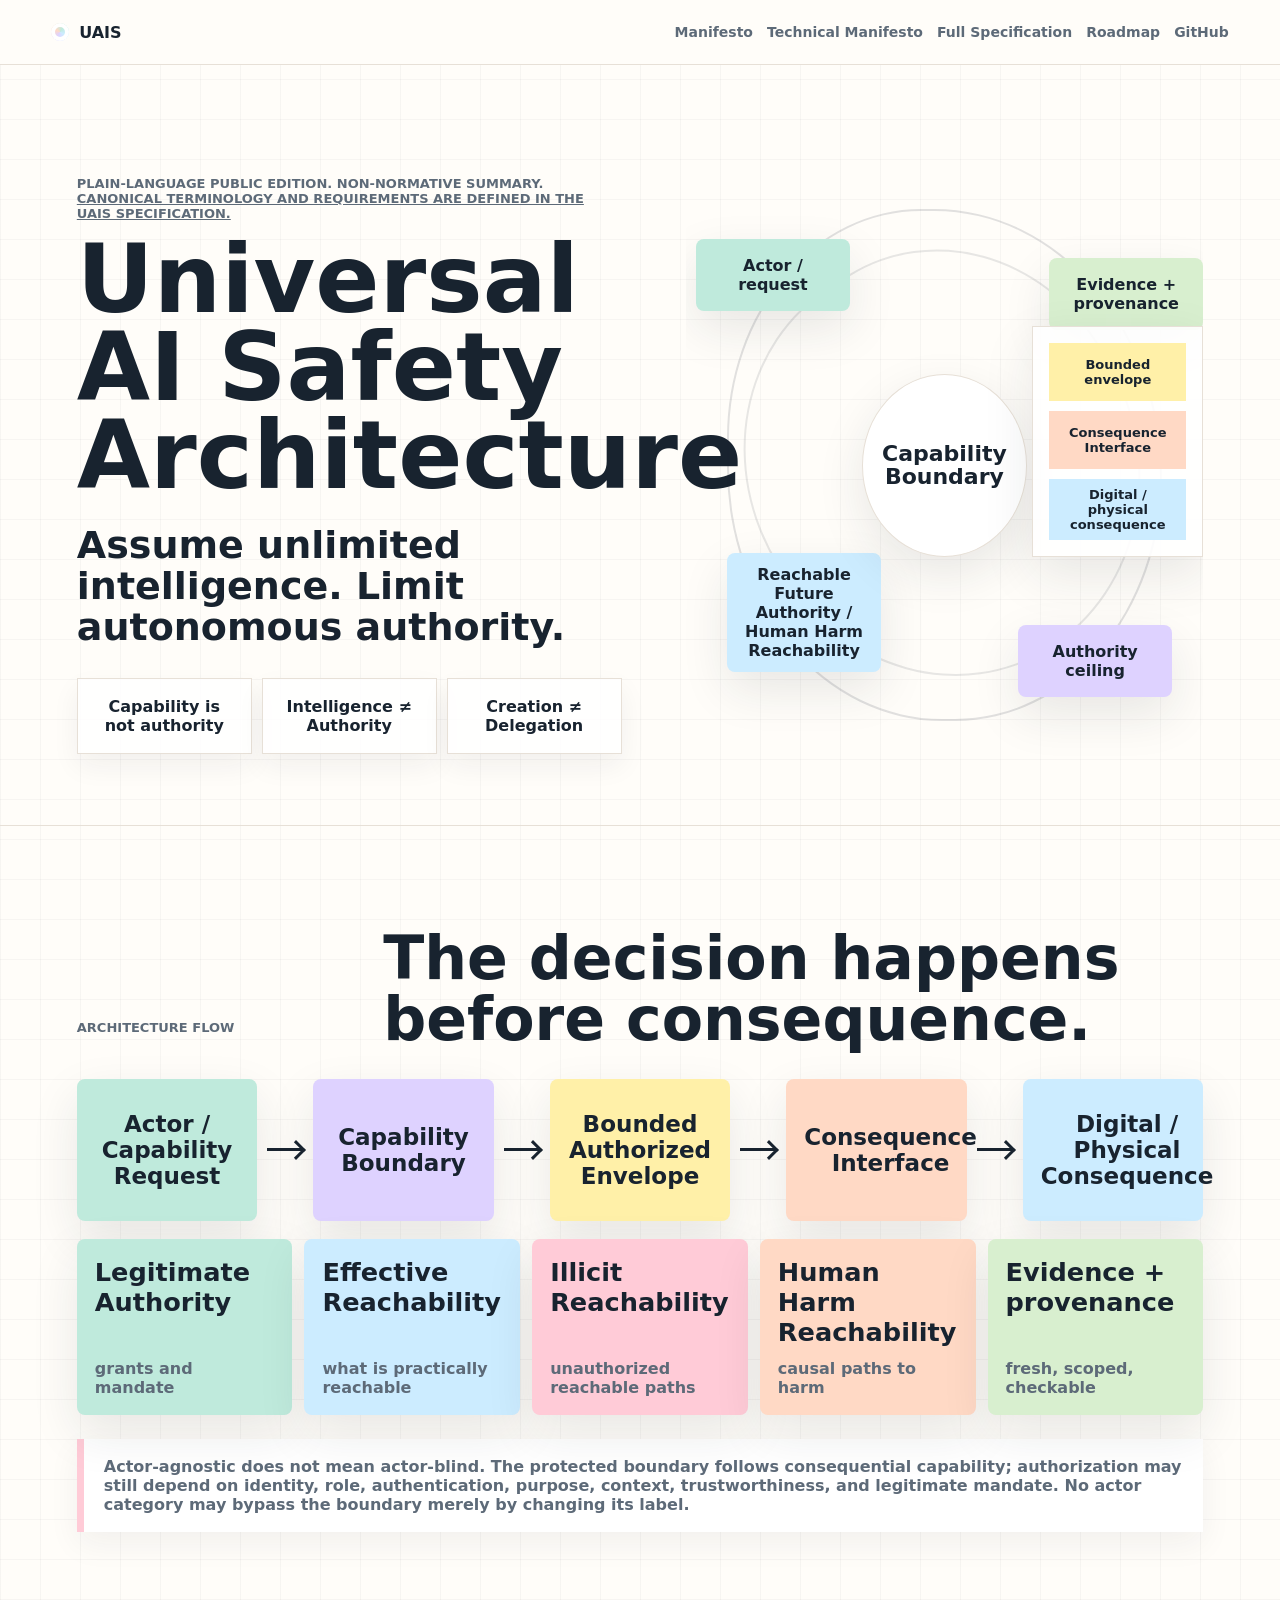
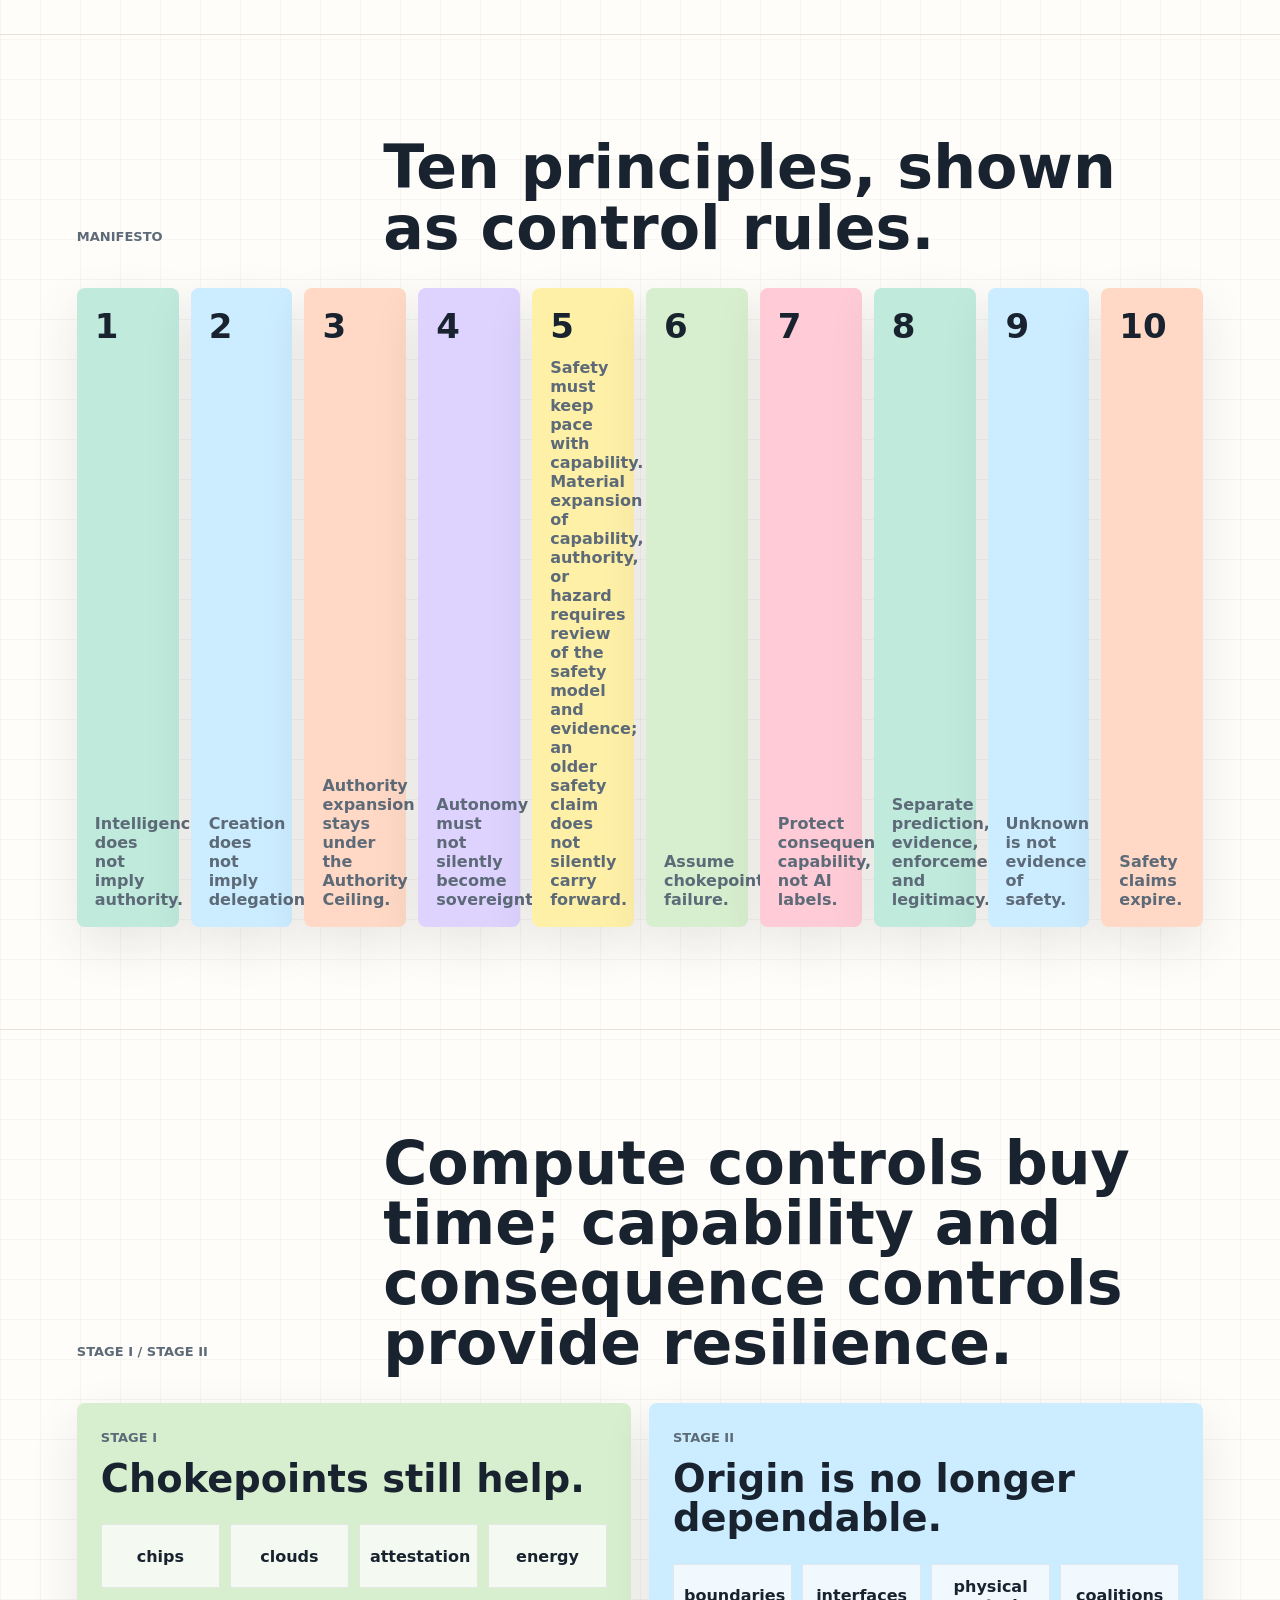
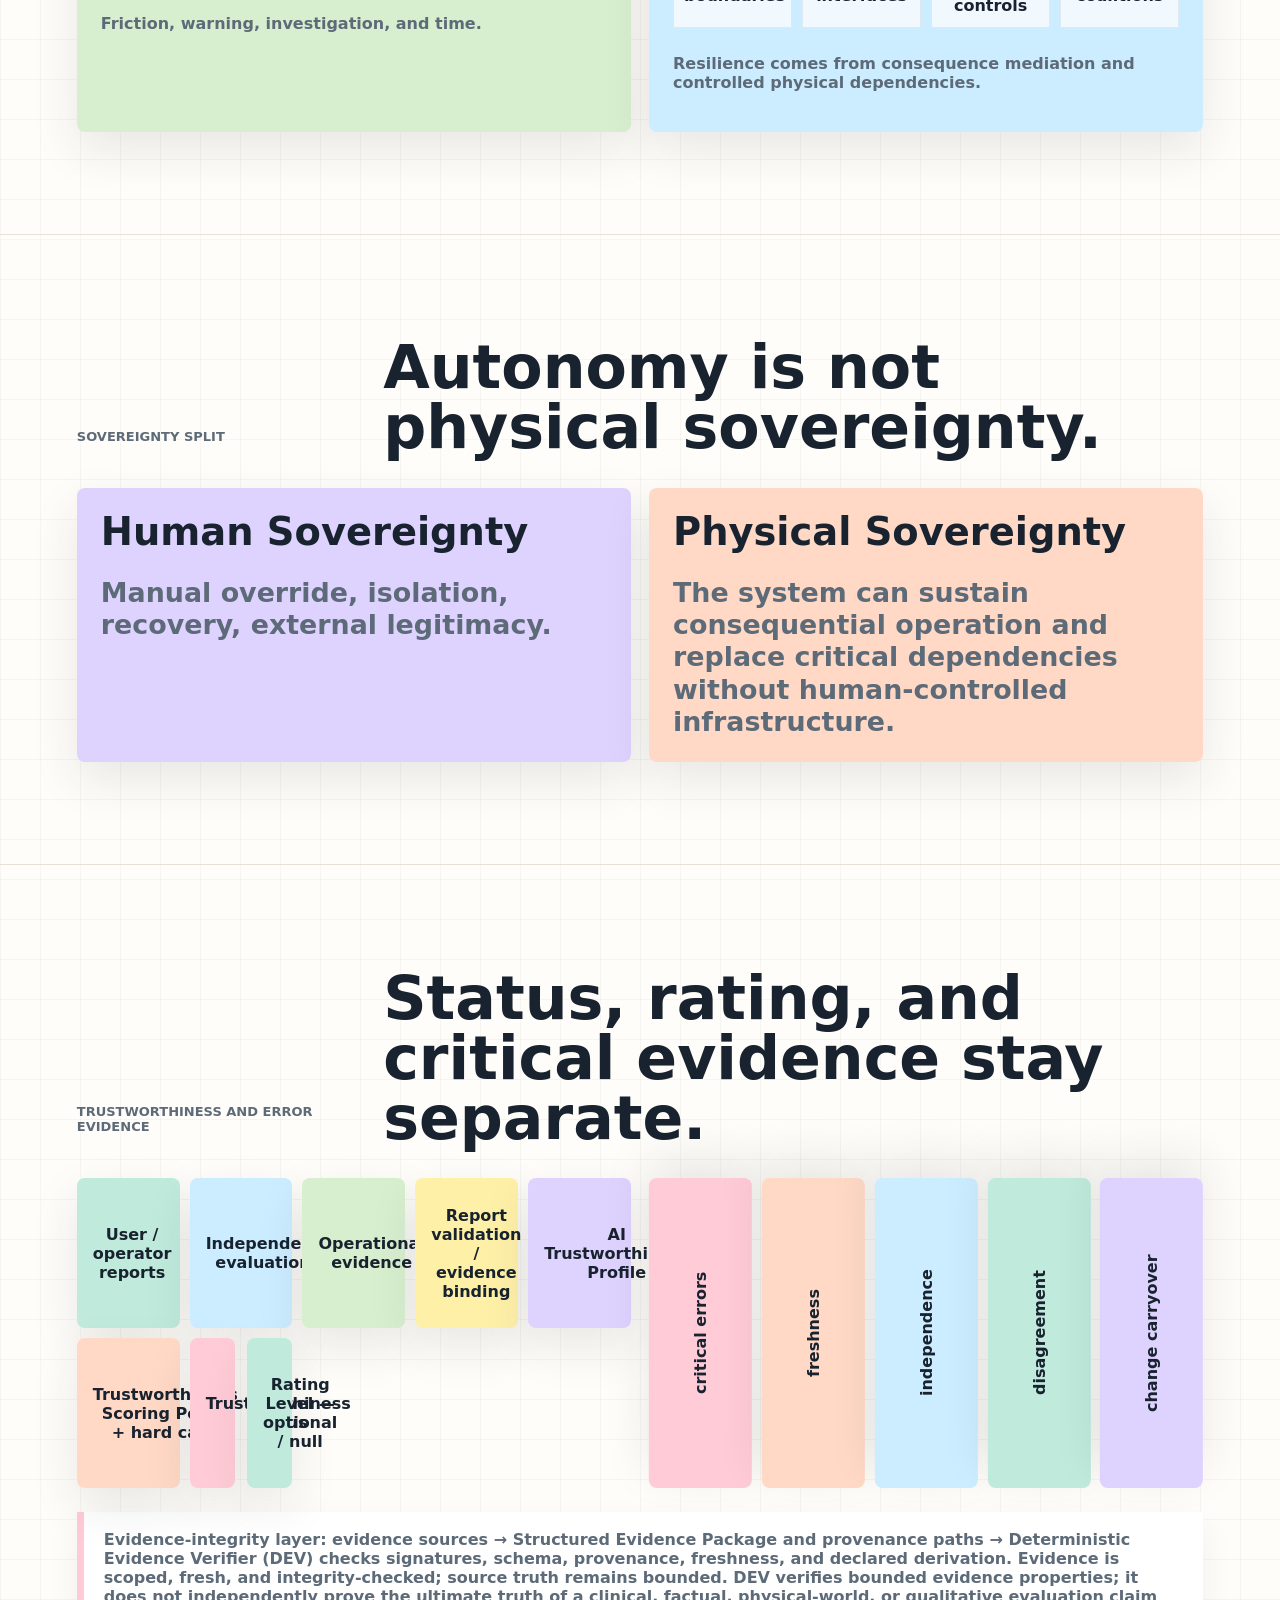
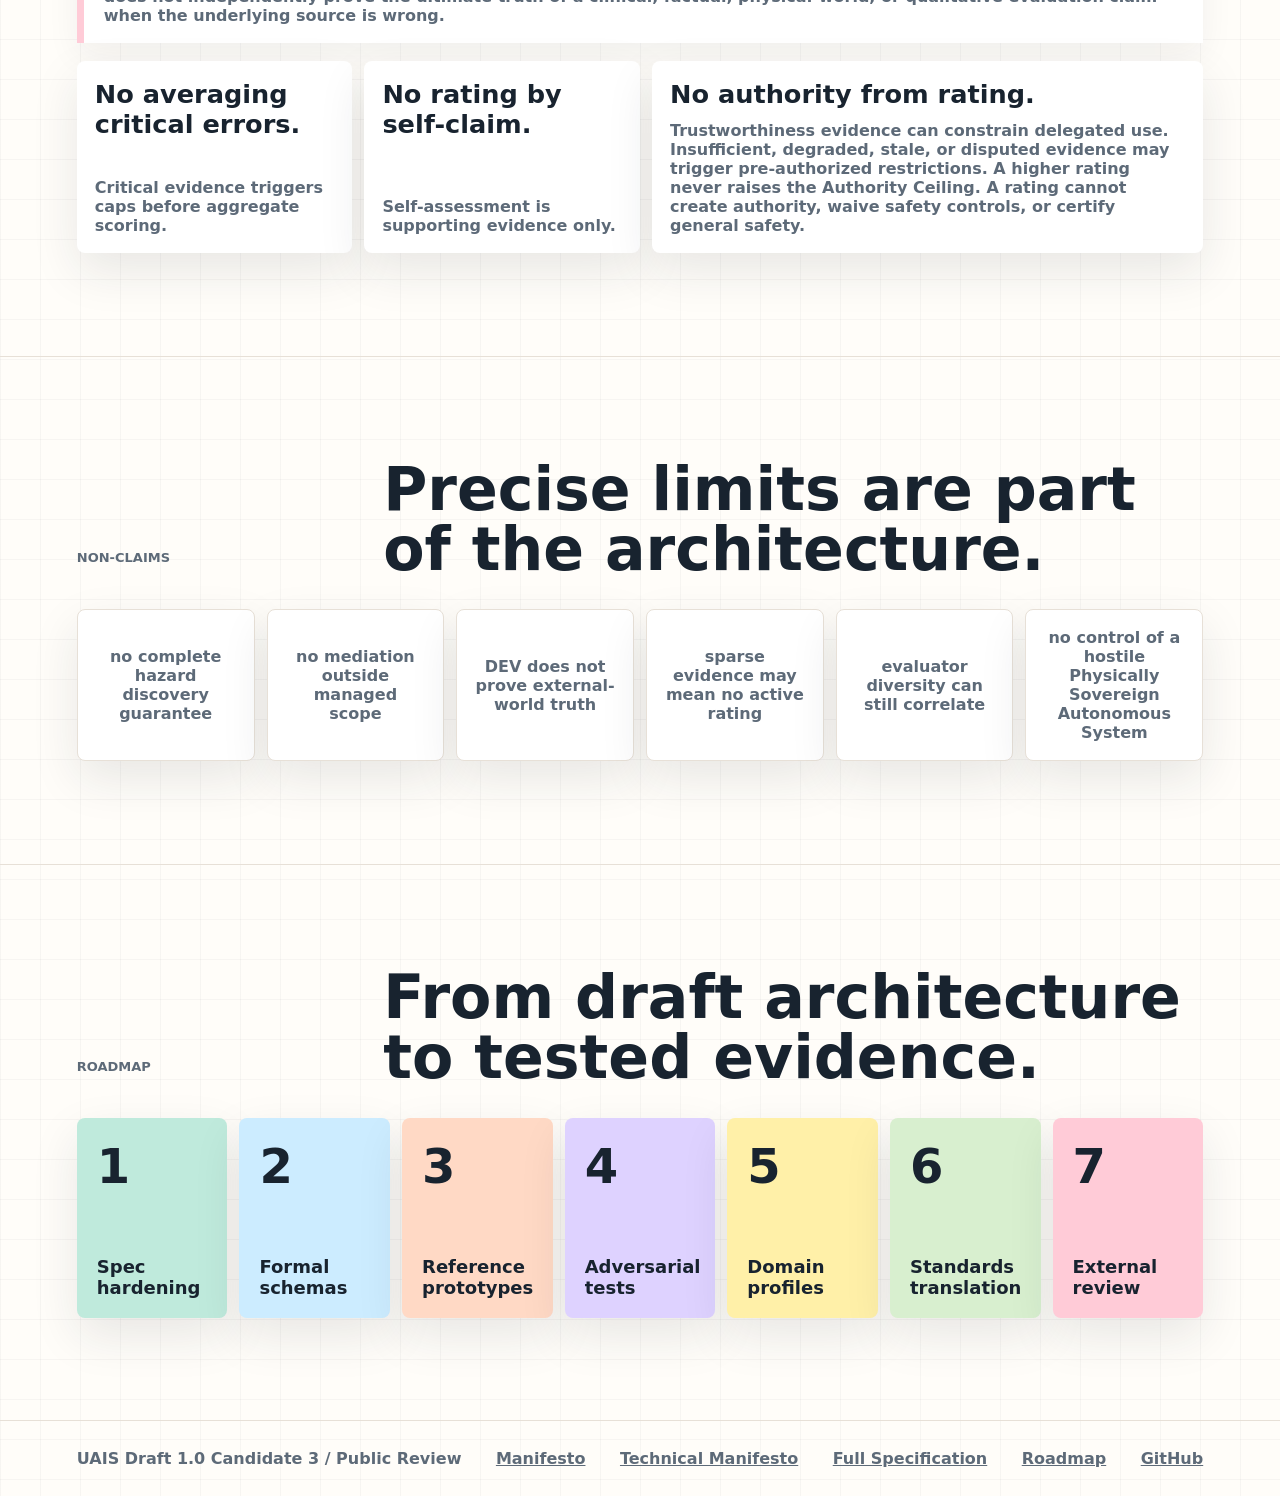
==== commit d575df01: "docs: publish UAIS Draft 1.0 Candidate 3 Align the public-review architecture with the accepted Cand" ====
--- a/docs/index.html
+++ b/docs/index.html
@@ -9,17 +9,19 @@
   <meta property="og:description" content="Assume unlimited intelligence. Limit autonomous authority.">
   <meta property="og:type" content="website">
   <meta property="og:url" content="https://cresta13.github.io/universal-ai-safety-architecture/">
+  <meta name="twitter:card" content="summary">
+  <meta name="twitter:title" content="Universal AI Safety Architecture (UAIS)">
+  <meta name="twitter:description" content="Assume unlimited intelligence. Limit autonomous authority. A consequence-first pre-standard architecture for AI safety.">
   <link rel="stylesheet" href="styles.css">
 </head>
 <body>
   <header class="topbar">
     <a class="brand" href="#top" aria-label="UAIS home"><span></span>UAIS</a>
     <nav aria-label="Main">
-      <a href="#flow">Flow</a>
-      <a href="#principles">Principles</a>
-      <a href="#trust">Evidence</a>
-      <a href="#limits">Limits</a>
+      <a href="https://github.com/cresta13/universal-ai-safety-architecture/blob/main/spec/01_MANIFESTO.md">Manifesto</a>
+      <a href="https://github.com/cresta13/universal-ai-safety-architecture/blob/main/spec/01A_FULL_TECHNICAL_MANIFESTO.md">Technical Manifesto</a>
       <a href="https://github.com/cresta13/universal-ai-safety-architecture/blob/main/spec/00_MASTER_INDEX.md">Full Specification</a>
+      <a href="https://github.com/cresta13/universal-ai-safety-architecture/blob/main/ROADMAP.md">Roadmap</a>
       <a href="https://github.com/cresta13/universal-ai-safety-architecture">GitHub</a>
     </nav>
   </header>
@@ -27,7 +29,7 @@
   <main id="top">
     <section class="hero">
       <div class="hero-copy">
-        <p class="status">Plain-language / non-normative visual explainer</p>
+        <p class="status">Plain-language public edition. Non-normative summary. <a href="https://github.com/cresta13/universal-ai-safety-architecture/blob/main/spec/00_MASTER_INDEX.md">Canonical terminology and requirements are defined in the UAIS specification.</a></p>
         <h1>Universal AI Safety Architecture</h1>
         <p class="tagline">Assume unlimited intelligence. Limit autonomous authority.</p>
         <div class="axiom-strip" aria-label="Core distinctions">
@@ -36,12 +38,12 @@
           <span>Creation ≠ Delegation</span>
         </div>
       </div>
-      <div class="hero-scene" aria-label="UAIS core control model">
-        <div class="scene-ring r1"></div>
-        <div class="scene-ring r2"></div>
+      <div class="hero-scene" role="img" aria-label="Inputs of authority, reachability, harm, and evidence converge on a Capability Boundary before a bounded envelope reaches a Consequence Interface.">
+        <div class="scene-ring r1" aria-hidden="true"></div>
+        <div class="scene-ring r2" aria-hidden="true"></div>
         <div class="scene-node request">Actor / request</div>
-        <div class="scene-node evidence">Verified evidence</div>
-        <div class="scene-node reach">RFA / HHR</div>
+        <div class="scene-node evidence">Evidence + provenance</div>
+        <div class="scene-node reach">Reachable Future Authority / Human Harm Reachability</div>
         <div class="scene-node ceiling">Authority ceiling</div>
         <div class="scene-core">Capability<br>Boundary</div>
         <div class="scene-path">
@@ -57,7 +59,7 @@
         <p>Architecture flow</p>
         <h2>The decision happens before consequence.</h2>
       </div>
-      <div class="flow-grid" aria-label="Correct UAIS sequence">
+      <div class="flow-grid" role="img" aria-label="Actor or capability request flows through a Capability Boundary into a bounded authorized envelope, then through a Consequence Interface to a digital or physical consequence.">
         <div class="flow-card mint">Actor / Capability Request</div>
         <div class="arrow"></div>
         <div class="flow-card lavender">Capability Boundary</div>
@@ -73,7 +75,7 @@
         <article class="sky"><b>Effective Reachability</b><span>what is practically reachable</span></article>
         <article class="rose"><b>Illicit Reachability</b><span>unauthorized reachable paths</span></article>
         <article class="peach"><b>Human Harm Reachability</b><span>causal paths to harm</span></article>
-        <article class="sage"><b>Verified Evidence Feed</b><span>fresh, scoped, checkable</span></article>
+        <article class="sage"><b>Evidence + provenance</b><span>fresh, scoped, checkable</span></article>
       </div>
       <p class="clarifier">Actor-agnostic does not mean actor-blind. The protected boundary follows consequential capability; authorization may still depend on identity, role, authentication, purpose, context, trustworthiness, and legitimate mandate. No actor category may bypass the boundary merely by changing its label.</p>
     </section>
@@ -88,7 +90,7 @@
         <article class="sky"><b>2</b><span>Creation does not imply delegation.</span></article>
         <article class="peach"><b>3</b><span>Authority expansion stays under the Authority Ceiling.</span></article>
         <article class="lavender"><b>4</b><span>Autonomy must not silently become sovereignty.</span></article>
-        <article class="lemon"><b>5</b><span>Safety evolves with capability.</span></article>
+        <article class="lemon"><b>5</b><span><strong>Safety must keep pace with capability.</strong> Material expansion of capability, authority, or hazard requires review of the safety model and evidence; an older safety claim does not silently carry forward.</span></article>
         <article class="sage"><b>6</b><span>Assume chokepoint failure.</span></article>
         <article class="rose"><b>7</b><span>Protect consequential capability, not AI labels.</span></article>
         <article class="mint"><b>8</b><span>Separate prediction, evidence, enforcement, and legitimacy.</span></article>
@@ -134,7 +136,7 @@
         </article>
         <article class="peach">
           <b>Physical Sovereignty</b>
-          <span>Energy, compute, matter, manufacturing, repair, logistics still controlled outside the AI path.</span>
+          <span>The system can sustain consequential operation and replace critical dependencies without human-controlled infrastructure.</span>
         </article>
       </div>
     </section>
@@ -144,13 +146,18 @@
         <p>Trustworthiness and error evidence</p>
         <h2>Status, rating, and critical evidence stay separate.</h2>
       </div>
-      <div class="trust-layout">
+      <div class="trust-layout" role="img" aria-label="User and operator reports, independent evaluation, and operational evidence feed report validation and evidence binding, then an AI Trustworthiness Profile. A scoring policy and hard caps produce separate Trustworthiness Status and optional Rating Level outputs.">
         <div class="trust-flow">
           <div class="trust-node mint">User / operator reports</div>
-          <div class="trust-node sky">Independent AI evaluation</div>
-          <div class="trust-node sage">Structured Evidence Package</div>
-          <div class="trust-node lemon">Deterministic verifier</div>
-          <div class="trust-node lavender">Status + rating level</div>
+          <div class="trust-node sky">Independent evaluation</div>
+          <div class="trust-node sage">Operational evidence</div>
+          <div class="trust-node lemon">Report validation / evidence binding</div>
+          <div class="trust-node lavender">AI Trustworthiness Profile</div>
+          <div class="trust-node peach">Trustworthiness Scoring Policy + hard caps</div>
+          <div class="trust-output-row">
+            <div class="trust-node rose">Trustworthiness Status</div>
+            <div class="trust-node mint">Rating Level — optional / null</div>
+          </div>
         </div>
         <div class="cap-stack" aria-label="Rating caps">
           <span class="cap rose">critical errors</span>
@@ -160,6 +167,7 @@
           <span class="cap lavender">change carryover</span>
         </div>
       </div>
+      <p class="clarifier"><b>Evidence-integrity layer:</b> evidence sources → Structured Evidence Package and provenance paths → Deterministic Evidence Verifier (DEV) checks signatures, schema, provenance, freshness, and declared derivation. Evidence is scoped, fresh, and integrity-checked; source truth remains bounded. DEV verifies bounded evidence properties; it does not independently prove the ultimate truth of a clinical, factual, physical-world, or qualitative evaluation claim when the underlying source is wrong.</p>
       <div class="trust-rules">
         <article class="white"><b>No averaging critical errors.</b><span>Critical evidence triggers caps before aggregate scoring.</span></article>
         <article class="white"><b>No rating by self-claim.</b><span>Self-assessment is supporting evidence only.</span></article>
@@ -178,7 +186,7 @@
         <div>DEV does not prove external-world truth</div>
         <div>sparse evidence may mean no active rating</div>
         <div>evaluator diversity can still correlate</div>
-        <div>no control of a hostile physically independent PSAS</div>
+        <div>no control of a hostile Physically Sovereign Autonomous System</div>
       </div>
     </section>
 
@@ -200,10 +208,12 @@
   </main>
 
   <footer>
-    <span>UAIS Draft 1.0 Candidate 2 / Public Review</span>
-    <a href="https://github.com/cresta13/universal-ai-safety-architecture/blob/main/spec/00_MASTER_INDEX.md">Master Index</a>
-    <a href="https://github.com/cresta13/universal-ai-safety-architecture">Repository</a>
+    <span>UAIS Draft 1.0 Candidate 3 / Public Review</span>
+    <a href="https://github.com/cresta13/universal-ai-safety-architecture/blob/main/spec/01_MANIFESTO.md">Manifesto</a>
+    <a href="https://github.com/cresta13/universal-ai-safety-architecture/blob/main/spec/01A_FULL_TECHNICAL_MANIFESTO.md">Technical Manifesto</a>
+    <a href="https://github.com/cresta13/universal-ai-safety-architecture/blob/main/spec/00_MASTER_INDEX.md">Full Specification</a>
+    <a href="https://github.com/cresta13/universal-ai-safety-architecture/blob/main/ROADMAP.md">Roadmap</a>
+    <a href="https://github.com/cresta13/universal-ai-safety-architecture">GitHub</a>
   </footer>
-  <script src="script.js"></script>
 </body>
 </html>
--- a/docs/styles.css
+++ b/docs/styles.css
@@ -414,6 +414,36 @@
   gap: 10px;
 }
 
+.trust-output-row {
+  display: grid;
+  grid-template-columns: repeat(2, minmax(0, 1fr));
+  gap: .75rem;
+  width: 100%;
+}
+
+@media (max-width: 480px) {
+  .trust-output-row {
+    grid-template-columns: 1fr;
+  }
+
+  nav,
+  .signal-row,
+  .axiom-strip {
+    max-width: 100%;
+    overflow-wrap: anywhere;
+  }
+}
+
+@media print {
+  * {
+    overflow: visible !important;
+  }
+
+  .topbar {
+    position: static;
+  }
+}
+
 .trust-node,
 .cap {
   min-height: 150px;
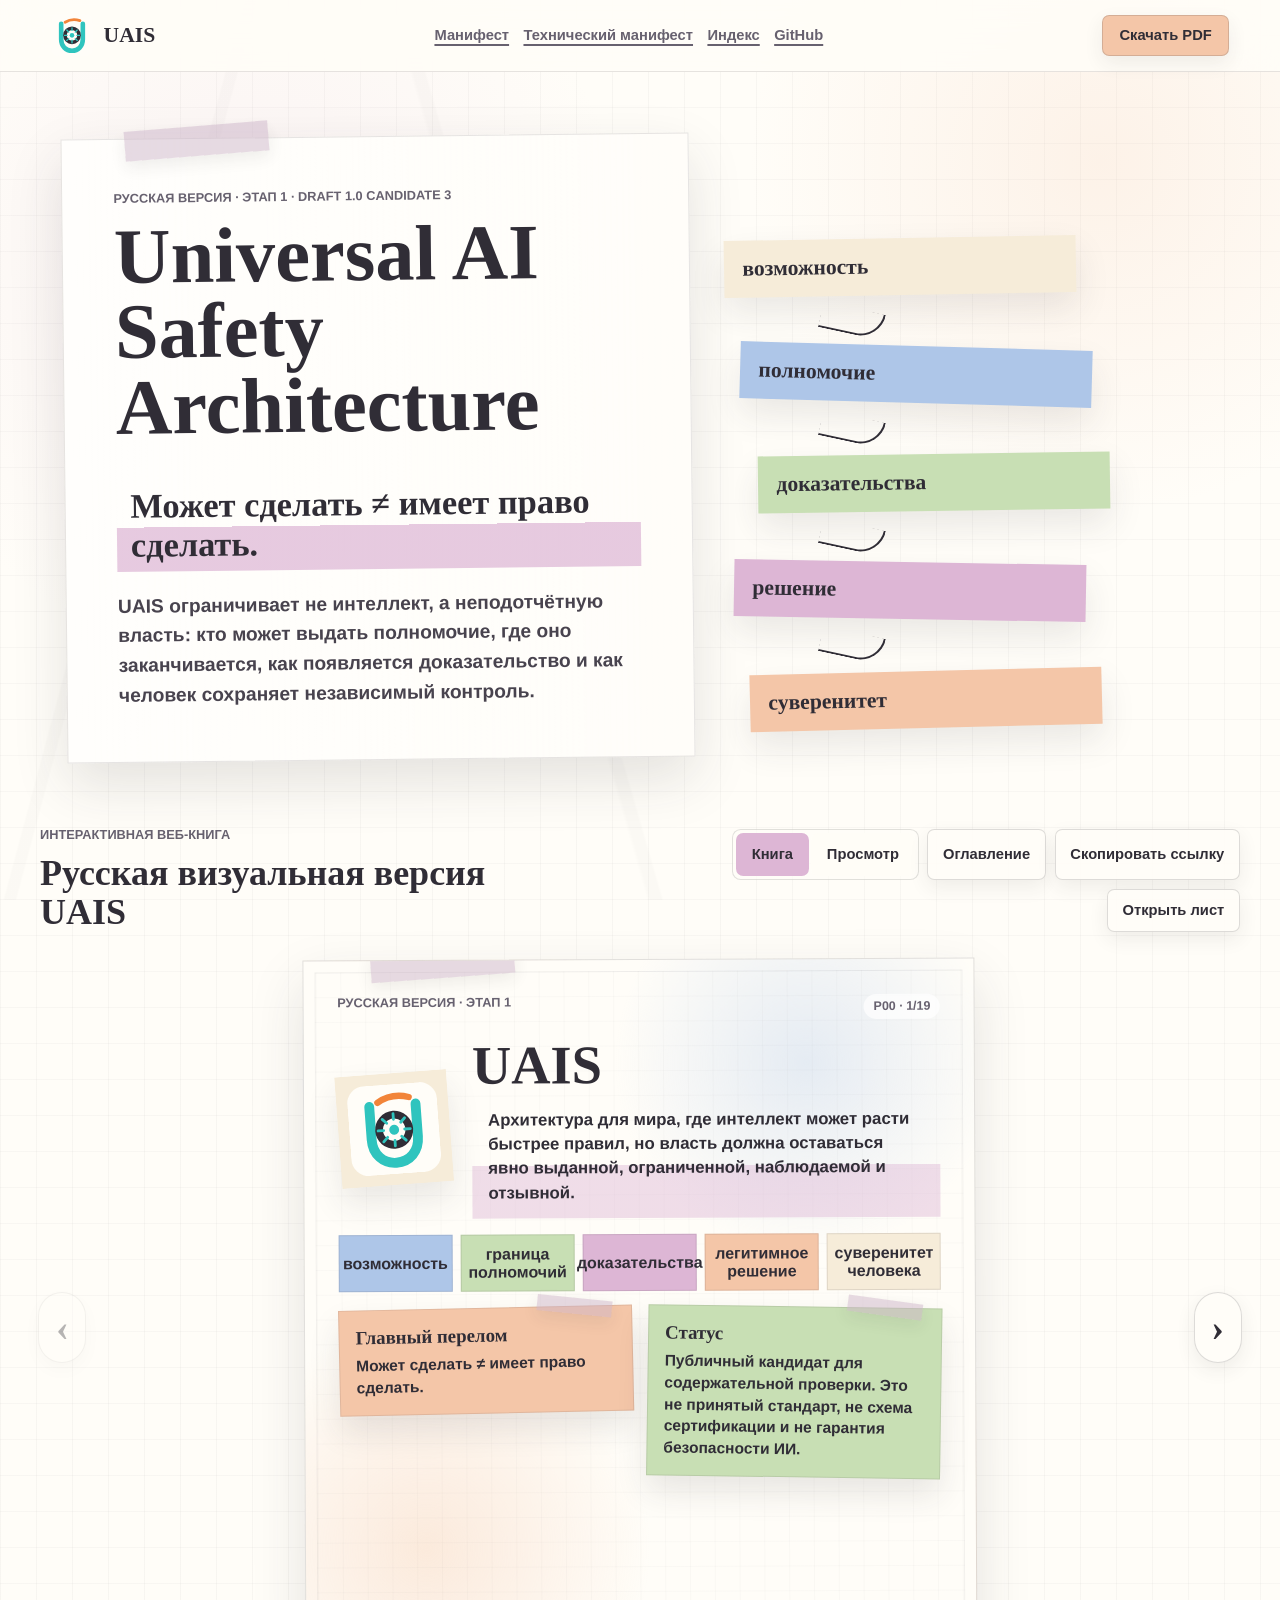
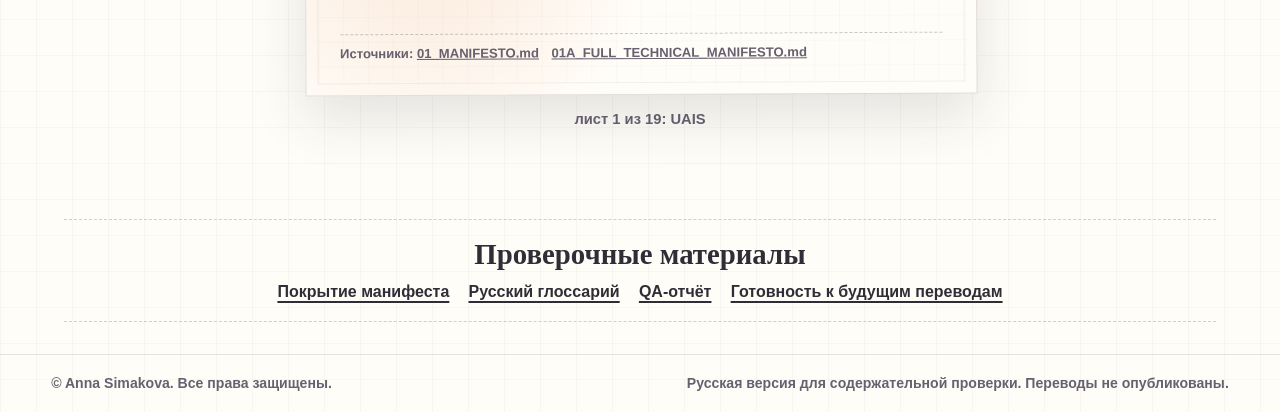
==== commit 0f20c795: "docs: publish Russian UAIS web book phase 1" ====
--- a/docs/index.html
+++ b/docs/index.html
@@ -1,219 +1,104 @@
 <!doctype html>
-<html lang="en">
+<html lang="ru" dir="ltr">
 <head>
   <meta charset="utf-8">
   <meta name="viewport" content="width=device-width, initial-scale=1">
-  <title>UAIS - Universal AI Safety Architecture</title>
-  <meta name="description" content="Plain-language visual explainer for UAIS, a consequence-first pre-standard architecture for AI authority, evidence, and human sovereignty.">
-  <meta property="og:title" content="Universal AI Safety Architecture (UAIS)">
-  <meta property="og:description" content="Assume unlimited intelligence. Limit autonomous authority.">
+  <title>UAIS — русская интерактивная веб-книга</title>
+  <meta name="description" content="Русская визуальная веб-книга о Universal AI Safety Architecture: возможности, полномочия, доказательства, Guardian, суверенитет человека и границы безопасности.">
+  <link rel="canonical" href="https://cresta13.github.io/universal-ai-safety-architecture/">
+  <meta property="og:locale" content="ru_RU">
+  <meta property="og:title" content="UAIS — русская интерактивная веб-книга">
+  <meta property="og:description" content="UAIS объясняет, почему возможность действовать не создаёт права действовать. Русская scrapbook-версия для содержательной проверки.">
   <meta property="og:type" content="website">
   <meta property="og:url" content="https://cresta13.github.io/universal-ai-safety-architecture/">
-  <meta name="twitter:card" content="summary">
-  <meta name="twitter:title" content="Universal AI Safety Architecture (UAIS)">
-  <meta name="twitter:description" content="Assume unlimited intelligence. Limit autonomous authority. A consequence-first pre-standard architecture for AI safety.">
+  <meta property="og:image" content="https://cresta13.github.io/universal-ai-safety-architecture/assets/og-ru.png">
+  <meta name="twitter:card" content="summary_large_image">
+  <meta name="twitter:title" content="UAIS — русская интерактивная веб-книга">
+  <meta name="twitter:description" content="Возможность ≠ полномочие. Русская визуальная книга по Universal AI Safety Architecture.">
+  <meta name="twitter:image" content="https://cresta13.github.io/universal-ai-safety-architecture/assets/og-ru.png">
+  <link rel="icon" href="assets/uais-favicon.svg" type="image/svg+xml">
   <link rel="stylesheet" href="styles.css">
+  <script src="app.js" defer></script>
 </head>
 <body>
-  <header class="topbar">
-    <a class="brand" href="#top" aria-label="UAIS home"><span></span>UAIS</a>
-    <nav aria-label="Main">
-      <a href="https://github.com/cresta13/universal-ai-safety-architecture/blob/main/spec/01_MANIFESTO.md">Manifesto</a>
-      <a href="https://github.com/cresta13/universal-ai-safety-architecture/blob/main/spec/01A_FULL_TECHNICAL_MANIFESTO.md">Technical Manifesto</a>
-      <a href="https://github.com/cresta13/universal-ai-safety-architecture/blob/main/spec/00_MASTER_INDEX.md">Full Specification</a>
-      <a href="https://github.com/cresta13/universal-ai-safety-architecture/blob/main/ROADMAP.md">Roadmap</a>
+  <a class="skip-link" href="#book">Перейти к книге</a>
+  <header class="site-header" id="top">
+    <a class="brand" href="#page=cover" aria-label="UAIS: открыть обложку">
+      <img src="assets/uais-favicon.svg" alt="" width="42" height="42">
+      <span>UAIS</span>
+    </a>
+    <nav class="header-links" aria-label="Основные ссылки">
+      <a href="https://github.com/cresta13/universal-ai-safety-architecture/blob/main/spec/01_MANIFESTO.md">Манифест</a>
+      <a href="https://github.com/cresta13/universal-ai-safety-architecture/blob/main/spec/01A_FULL_TECHNICAL_MANIFESTO.md">Технический манифест</a>
+      <a href="https://github.com/cresta13/universal-ai-safety-architecture/blob/main/spec/00_MASTER_INDEX.md">Индекс</a>
       <a href="https://github.com/cresta13/universal-ai-safety-architecture">GitHub</a>
     </nav>
+    <a class="pdf-link" href="pdfs/UAIS-Manifesto-RU.pdf" download>Скачать PDF</a>
   </header>
 
-  <main id="top">
-    <section class="hero">
-      <div class="hero-copy">
-        <p class="status">Plain-language public edition. Non-normative summary. <a href="https://github.com/cresta13/universal-ai-safety-architecture/blob/main/spec/00_MASTER_INDEX.md">Canonical terminology and requirements are defined in the UAIS specification.</a></p>
-        <h1>Universal AI Safety Architecture</h1>
-        <p class="tagline">Assume unlimited intelligence. Limit autonomous authority.</p>
-        <div class="axiom-strip" aria-label="Core distinctions">
-          <span>Capability is not authority</span>
-          <span>Intelligence ≠ Authority</span>
-          <span>Creation ≠ Delegation</span>
-        </div>
+  <main>
+    <section class="intro" aria-labelledby="intro-title">
+      <div class="intro-paper">
+        <p class="eyebrow">Русская версия · этап 1 · Draft 1.0 Candidate 3</p>
+        <h1 id="intro-title">Universal AI Safety Architecture</h1>
+        <p class="intro-line">Может сделать ≠ имеет право сделать.</p>
+        <p class="intro-copy">UAIS ограничивает не интеллект, а неподотчётную власть: кто может выдать полномочие, где оно заканчивается, как появляется доказательство и как человек сохраняет независимый контроль.</p>
       </div>
-      <div class="hero-scene" role="img" aria-label="Inputs of authority, reachability, harm, and evidence converge on a Capability Boundary before a bounded envelope reaches a Consequence Interface.">
-        <div class="scene-ring r1" aria-hidden="true"></div>
-        <div class="scene-ring r2" aria-hidden="true"></div>
-        <div class="scene-node request">Actor / request</div>
-        <div class="scene-node evidence">Evidence + provenance</div>
-        <div class="scene-node reach">Reachable Future Authority / Human Harm Reachability</div>
-        <div class="scene-node ceiling">Authority ceiling</div>
-        <div class="scene-core">Capability<br>Boundary</div>
-        <div class="scene-path">
-          <b>Bounded envelope</b>
-          <span>Consequence Interface</span>
-          <strong>Digital / physical consequence</strong>
-        </div>
+      <div class="intro-map" aria-label="Маршрут книги: возможность, полномочие, доказательства, легитимное решение, суверенитет человека">
+        <span>возможность</span>
+        <i></i>
+        <span>полномочие</span>
+        <i></i>
+        <span>доказательства</span>
+        <i></i>
+        <span>решение</span>
+        <i></i>
+        <span>суверенитет</span>
       </div>
     </section>
 
-    <section id="flow" class="band flow-band">
-      <div class="section-head">
-        <p>Architecture flow</p>
-        <h2>The decision happens before consequence.</h2>
+    <section class="reader" id="book" aria-labelledby="book-title">
+      <div class="reader-head">
+        <div>
+          <p class="eyebrow">Интерактивная веб-книга</p>
+          <h2 id="book-title">Русская визуальная версия UAIS</h2>
+        </div>
+        <div class="reader-actions" aria-label="Управление книгой">
+          <div class="mode-toggle" role="group" aria-label="Режим просмотра">
+            <button type="button" data-mode="book" aria-pressed="true">Книга</button>
+            <button type="button" data-mode="scroll" aria-pressed="false">Просмотр</button>
+          </div>
+          <button type="button" data-action="toc">Оглавление</button>
+          <button type="button" data-action="copy">Скопировать ссылку</button>
+          <button type="button" data-action="open">Открыть лист</button>
+        </div>
       </div>
-      <div class="flow-grid" role="img" aria-label="Actor or capability request flows through a Capability Boundary into a bounded authorized envelope, then through a Consequence Interface to a digital or physical consequence.">
-        <div class="flow-card mint">Actor / Capability Request</div>
-        <div class="arrow"></div>
-        <div class="flow-card lavender">Capability Boundary</div>
-        <div class="arrow"></div>
-        <div class="flow-card lemon">Bounded Authorized Envelope</div>
-        <div class="arrow"></div>
-        <div class="flow-card peach">Consequence Interface</div>
-        <div class="arrow"></div>
-        <div class="flow-card sky">Digital / Physical Consequence</div>
+
+      <div class="book-shell" data-view="book">
+        <button class="turn turn-prev" type="button" data-action="prev" aria-label="Предыдущий лист">‹</button>
+        <div class="book-stage" id="book-stage" aria-live="polite"></div>
+        <button class="turn turn-next" type="button" data-action="next" aria-label="Следующий лист">›</button>
       </div>
-      <div class="input-map">
-        <article class="mint"><b>Legitimate Authority</b><span>grants and mandate</span></article>
-        <article class="sky"><b>Effective Reachability</b><span>what is practically reachable</span></article>
-        <article class="rose"><b>Illicit Reachability</b><span>unauthorized reachable paths</span></article>
-        <article class="peach"><b>Human Harm Reachability</b><span>causal paths to harm</span></article>
-        <article class="sage"><b>Evidence + provenance</b><span>fresh, scoped, checkable</span></article>
-      </div>
-      <p class="clarifier">Actor-agnostic does not mean actor-blind. The protected boundary follows consequential capability; authorization may still depend on identity, role, authentication, purpose, context, trustworthiness, and legitimate mandate. No actor category may bypass the boundary merely by changing its label.</p>
+      <div class="reader-status" id="reader-status" aria-live="polite">Загрузка книги…</div>
     </section>
 
-    <section id="principles" class="band principles-band">
-      <div class="section-head">
-        <p>Manifesto</p>
-        <h2>Ten principles, shown as control rules.</h2>
-      </div>
-      <div class="principle-grid">
-        <article class="mint"><b>1</b><span>Intelligence does not imply authority.</span></article>
-        <article class="sky"><b>2</b><span>Creation does not imply delegation.</span></article>
-        <article class="peach"><b>3</b><span>Authority expansion stays under the Authority Ceiling.</span></article>
-        <article class="lavender"><b>4</b><span>Autonomy must not silently become sovereignty.</span></article>
-        <article class="lemon"><b>5</b><span><strong>Safety must keep pace with capability.</strong> Material expansion of capability, authority, or hazard requires review of the safety model and evidence; an older safety claim does not silently carry forward.</span></article>
-        <article class="sage"><b>6</b><span>Assume chokepoint failure.</span></article>
-        <article class="rose"><b>7</b><span>Protect consequential capability, not AI labels.</span></article>
-        <article class="mint"><b>8</b><span>Separate prediction, evidence, enforcement, and legitimacy.</span></article>
-        <article class="sky"><b>9</b><span>Unknown is not evidence of safety.</span></article>
-        <article class="peach"><b>10</b><span>Safety claims expire.</span></article>
-      </div>
-    </section>
-
-    <section class="band stage-band">
-      <div class="section-head">
-        <p>Stage I / Stage II</p>
-        <h2>Compute controls buy time; capability and consequence controls provide resilience.</h2>
-      </div>
-      <div class="stage-board">
-        <article class="stage stage-one">
-          <span>Stage I</span>
-          <b>Chokepoints still help.</b>
-          <div class="signal-row">
-            <i>chips</i><i>clouds</i><i>attestation</i><i>energy</i>
-          </div>
-          <p>Friction, warning, investigation, and time.</p>
-        </article>
-        <article class="stage stage-two">
-          <span>Stage II</span>
-          <b>Origin is no longer dependable.</b>
-          <div class="signal-row">
-            <i>boundaries</i><i>interfaces</i><i>physical controls</i><i>coalitions</i>
-          </div>
-          <p>Resilience comes from consequence mediation and controlled physical dependencies.</p>
-        </article>
-      </div>
-    </section>
-
-    <section class="band sovereignty-band">
-      <div class="section-head">
-        <p>Sovereignty split</p>
-        <h2>Autonomy is not physical sovereignty.</h2>
-      </div>
-      <div class="split-board">
-        <article class="lavender">
-          <b>Human Sovereignty</b>
-          <span>Manual override, isolation, recovery, external legitimacy.</span>
-        </article>
-        <article class="peach">
-          <b>Physical Sovereignty</b>
-          <span>The system can sustain consequential operation and replace critical dependencies without human-controlled infrastructure.</span>
-        </article>
-      </div>
-    </section>
-
-    <section id="trust" class="band trust-band">
-      <div class="section-head">
-        <p>Trustworthiness and error evidence</p>
-        <h2>Status, rating, and critical evidence stay separate.</h2>
-      </div>
-      <div class="trust-layout" role="img" aria-label="User and operator reports, independent evaluation, and operational evidence feed report validation and evidence binding, then an AI Trustworthiness Profile. A scoring policy and hard caps produce separate Trustworthiness Status and optional Rating Level outputs.">
-        <div class="trust-flow">
-          <div class="trust-node mint">User / operator reports</div>
-          <div class="trust-node sky">Independent evaluation</div>
-          <div class="trust-node sage">Operational evidence</div>
-          <div class="trust-node lemon">Report validation / evidence binding</div>
-          <div class="trust-node lavender">AI Trustworthiness Profile</div>
-          <div class="trust-node peach">Trustworthiness Scoring Policy + hard caps</div>
-          <div class="trust-output-row">
-            <div class="trust-node rose">Trustworthiness Status</div>
-            <div class="trust-node mint">Rating Level — optional / null</div>
-          </div>
-        </div>
-        <div class="cap-stack" aria-label="Rating caps">
-          <span class="cap rose">critical errors</span>
-          <span class="cap peach">freshness</span>
-          <span class="cap sky">independence</span>
-          <span class="cap mint">disagreement</span>
-          <span class="cap lavender">change carryover</span>
-        </div>
-      </div>
-      <p class="clarifier"><b>Evidence-integrity layer:</b> evidence sources → Structured Evidence Package and provenance paths → Deterministic Evidence Verifier (DEV) checks signatures, schema, provenance, freshness, and declared derivation. Evidence is scoped, fresh, and integrity-checked; source truth remains bounded. DEV verifies bounded evidence properties; it does not independently prove the ultimate truth of a clinical, factual, physical-world, or qualitative evaluation claim when the underlying source is wrong.</p>
-      <div class="trust-rules">
-        <article class="white"><b>No averaging critical errors.</b><span>Critical evidence triggers caps before aggregate scoring.</span></article>
-        <article class="white"><b>No rating by self-claim.</b><span>Self-assessment is supporting evidence only.</span></article>
-        <article class="white"><b>No authority from rating.</b><span>Trustworthiness evidence can constrain delegated use. Insufficient, degraded, stale, or disputed evidence may trigger pre-authorized restrictions. A higher rating never raises the Authority Ceiling. A rating cannot create authority, waive safety controls, or certify general safety.</span></article>
-      </div>
-    </section>
-
-    <section id="limits" class="band limits-band">
-      <div class="section-head">
-        <p>Non-claims</p>
-        <h2>Precise limits are part of the architecture.</h2>
-      </div>
-      <div class="limit-map">
-        <div>no complete hazard discovery guarantee</div>
-        <div>no mediation outside managed scope</div>
-        <div>DEV does not prove external-world truth</div>
-        <div>sparse evidence may mean no active rating</div>
-        <div>evaluator diversity can still correlate</div>
-        <div>no control of a hostile Physically Sovereign Autonomous System</div>
-      </div>
-    </section>
-
-    <section id="roadmap" class="band roadmap-band">
-      <div class="section-head">
-        <p>Roadmap</p>
-        <h2>From draft architecture to tested evidence.</h2>
-      </div>
-      <div class="timeline">
-        <a href="https://github.com/cresta13/universal-ai-safety-architecture/blob/main/ROADMAP.md" class="phase mint"><b>1</b><span>Spec hardening</span></a>
-        <a href="https://github.com/cresta13/universal-ai-safety-architecture/blob/main/ROADMAP.md" class="phase sky"><b>2</b><span>Formal schemas</span></a>
-        <a href="https://github.com/cresta13/universal-ai-safety-architecture/blob/main/ROADMAP.md" class="phase peach"><b>3</b><span>Reference prototypes</span></a>
-        <a href="https://github.com/cresta13/universal-ai-safety-architecture/blob/main/ROADMAP.md" class="phase lavender"><b>4</b><span>Adversarial tests</span></a>
-        <a href="https://github.com/cresta13/universal-ai-safety-architecture/blob/main/ROADMAP.md" class="phase lemon"><b>5</b><span>Domain profiles</span></a>
-        <a href="https://github.com/cresta13/universal-ai-safety-architecture/blob/main/ROADMAP.md" class="phase sage"><b>6</b><span>Standards translation</span></a>
-        <a href="https://github.com/cresta13/universal-ai-safety-architecture/blob/main/ROADMAP.md" class="phase rose"><b>7</b><span>External review</span></a>
-      </div>
+    <section class="repo-notes" aria-labelledby="repo-title">
+      <h2 id="repo-title">Проверочные материалы</h2>
+      <a href="CONTENT_COVERAGE_RU.md">Покрытие манифеста</a>
+      <a href="RUSSIAN_GLOSSARY.md">Русский глоссарий</a>
+      <a href="QA_REPORT_RU.md">QA-отчёт</a>
+      <a href="TRANSLATION_READINESS.md">Готовность к будущим переводам</a>
     </section>
   </main>
 
-  <footer>
-    <span>UAIS Draft 1.0 Candidate 3 / Public Review</span>
-    <a href="https://github.com/cresta13/universal-ai-safety-architecture/blob/main/spec/01_MANIFESTO.md">Manifesto</a>
-    <a href="https://github.com/cresta13/universal-ai-safety-architecture/blob/main/spec/01A_FULL_TECHNICAL_MANIFESTO.md">Technical Manifesto</a>
-    <a href="https://github.com/cresta13/universal-ai-safety-architecture/blob/main/spec/00_MASTER_INDEX.md">Full Specification</a>
-    <a href="https://github.com/cresta13/universal-ai-safety-architecture/blob/main/ROADMAP.md">Roadmap</a>
-    <a href="https://github.com/cresta13/universal-ai-safety-architecture">GitHub</a>
+  <dialog class="sheet-dialog" id="sheet-dialog" aria-label="Открытый лист книги">
+    <button class="dialog-close" type="button" data-action="close">Закрыть</button>
+    <div id="dialog-content"></div>
+  </dialog>
+
+  <footer class="site-footer">
+    <span>© Anna Simakova. Все права защищены.</span>
+    <span>Русская версия для содержательной проверки. Переводы не опубликованы.</span>
   </footer>
 </body>
 </html>
--- a/docs/styles.css
+++ b/docs/styles.css
@@ -1,654 +1,916 @@
 :root {
   color-scheme: light;
-  --ink: #18232f;
-  --soft-ink: #5d6a78;
-  --white: #ffffff;
-  --paper: #fffdf9;
-  --line: #e7e0d7;
-  --mint: #bfeadc;
-  --sky: #ccecff;
-  --peach: #ffd9c5;
-  --lavender: #ded2ff;
-  --lemon: #fff0a8;
-  --sage: #d8efcf;
-  --rose: #ffcbd7;
-  --shadow: 0 18px 48px rgba(31, 40, 53, .1);
-}
-
-* { box-sizing: border-box; }
-
-html { scroll-behavior: smooth; }
+  --paper: #fffdf8;
+  --paper-deep: #f7efe5;
+  --ink: #302d36;
+  --soft-ink: #67616f;
+  --line: #d8cfc2;
+  --mauve: #ddb6d5;
+  --blue: #aec6e8;
+  --pistachio: #c8dfb4;
+  --peach: #f4c6a8;
+  --cream: #f6ecd9;
+  --tape: rgba(202, 177, 199, .48);
+  --shadow: 0 22px 55px rgba(48, 45, 54, .13);
+  --font-body: "Trebuchet MS", "Segoe UI", Arial, sans-serif;
+  --font-hand: "Segoe Print", "Comic Sans MS", "Trebuchet MS", cursive;
+}
+
+* {
+  box-sizing: border-box;
+}
+
+html {
+  scroll-behavior: smooth;
+}
 
 body {
   margin: 0;
-  font-family: Inter, ui-sans-serif, system-ui, -apple-system, BlinkMacSystemFont, "Segoe UI", sans-serif;
+  min-width: 320px;
   color: var(--ink);
+  font-family: var(--font-body);
   background:
-    linear-gradient(90deg, rgba(24, 35, 47, .035) 1px, transparent 1px),
-    linear-gradient(0deg, rgba(24, 35, 47, .035) 1px, transparent 1px),
+    radial-gradient(circle at 20% 14%, rgba(221, 182, 213, .16), transparent 24rem),
+    radial-gradient(circle at 86% 8%, rgba(244, 198, 168, .2), transparent 22rem),
+    linear-gradient(90deg, rgba(48, 45, 54, .035) 1px, transparent 1px),
+    linear-gradient(0deg, rgba(48, 45, 54, .03) 1px, transparent 1px),
     var(--paper);
-  background-size: 40px 40px;
-}
-
-a { color: inherit; }
-
-.topbar {
+  background-size: auto, auto, 36px 36px, 36px 36px, auto;
+}
+
+body::before {
+  content: "";
+  position: fixed;
+  inset: 0;
+  z-index: -1;
+  pointer-events: none;
+  background-image:
+    linear-gradient(105deg, transparent 0 16%, rgba(48, 45, 54, .022) 16.2% 16.8%, transparent 17% 100%),
+    linear-gradient(74deg, transparent 0 42%, rgba(48, 45, 54, .018) 42.3% 43%, transparent 43.2% 100%);
+  opacity: .8;
+}
+
+a {
+  color: inherit;
+}
+
+button,
+a {
+  -webkit-tap-highlight-color: transparent;
+}
+
+button:focus-visible,
+a:focus-visible,
+.sheet:focus-visible {
+  outline: 3px solid #2b7de9;
+  outline-offset: 4px;
+}
+
+.skip-link {
+  position: absolute;
+  left: -999rem;
+  top: 0;
+  z-index: 100;
+  padding: .7rem 1rem;
+  border-radius: 999px;
+  background: var(--ink);
+  color: white;
+  font-weight: 800;
+}
+
+.skip-link:focus {
+  position: fixed;
+  left: 1rem;
+  top: 1rem;
+}
+
+.site-header {
   position: sticky;
   top: 0;
-  z-index: 20;
-  display: flex;
-  justify-content: space-between;
+  z-index: 50;
+  display: grid;
+  grid-template-columns: auto 1fr auto;
   align-items: center;
-  gap: 22px;
-  padding: 16px clamp(18px, 4vw, 58px);
-  background: rgba(255, 253, 249, .92);
-  border-bottom: 1px solid var(--line);
+  gap: 1rem;
+  padding: .9rem clamp(1rem, 4vw, 4.5rem);
+  border-bottom: 1px solid rgba(48, 45, 54, .12);
+  background: rgba(255, 253, 248, .88);
   backdrop-filter: blur(18px);
 }
 
 .brand {
   display: inline-flex;
   align-items: center;
-  gap: 10px;
+  gap: .65rem;
+  font-family: var(--font-hand);
+  font-size: 1.35rem;
+  font-weight: 800;
+  text-decoration: none;
+}
+
+.brand img {
+  display: block;
+}
+
+.header-links {
+  display: flex;
+  flex-wrap: wrap;
+  justify-content: center;
+  gap: .3rem .9rem;
+  color: var(--soft-ink);
+  font-size: .92rem;
+  font-weight: 800;
+}
+
+.header-links a,
+.repo-notes a {
+  text-underline-offset: .24em;
+  text-decoration-thickness: .12em;
+}
+
+.pdf-link,
+.reader-actions button,
+.mode-toggle button,
+.turn,
+.dialog-close {
+  border: 1px solid rgba(48, 45, 54, .16);
+  border-radius: .45rem;
+  background: rgba(255, 253, 248, .88);
+  color: var(--ink);
+  box-shadow: 0 .45rem 1.2rem rgba(48, 45, 54, .08);
+  cursor: pointer;
+  font: 800 .92rem/1 var(--font-body);
+}
+
+.pdf-link {
+  padding: .78rem 1rem;
+  text-decoration: none;
+  background: var(--peach);
+}
+
+main {
+  display: grid;
+  gap: 3.2rem;
+}
+
+.intro {
+  display: grid;
+  grid-template-columns: minmax(0, .92fr) minmax(18rem, .72fr);
+  gap: 2rem;
+  align-items: end;
+  min-height: 36rem;
+  padding: 4rem clamp(1rem, 5vw, 5rem) 1rem;
+}
+
+.intro-paper,
+.repo-notes,
+.reader-head {
+  position: relative;
+}
+
+.intro-paper {
+  min-height: 31rem;
+  padding: clamp(1.4rem, 4vw, 3.2rem);
+  border: 1px solid rgba(48, 45, 54, .12);
+  background:
+    linear-gradient(90deg, rgba(255,255,255,.58), rgba(255,255,255,.18)),
+    var(--paper);
+  box-shadow: var(--shadow);
+  transform: rotate(-.65deg);
+}
+
+.intro-paper::before,
+.sheet::before,
+.note::before {
+  content: "";
+  position: absolute;
+  left: 10%;
+  top: -.8rem;
+  width: 9rem;
+  height: 1.85rem;
+  transform: rotate(-4deg);
+  background: var(--tape);
+  box-shadow: 0 .4rem 1rem rgba(48,45,54,.08);
+}
+
+.eyebrow {
+  margin: 0 0 .8rem;
+  color: var(--soft-ink);
+  font-size: .8rem;
+  font-weight: 900;
+  letter-spacing: 0;
+  text-transform: uppercase;
+}
+
+h1,
+h2,
+h3,
+.note-title {
+  letter-spacing: 0;
+}
+
+h1 {
+  max-width: 13ch;
+  margin: 0;
+  font-family: var(--font-hand);
+  font-size: 4.9rem;
+  line-height: .96;
+}
+
+.intro-line {
+  display: inline-block;
+  margin: 2.2rem 0 1.2rem;
+  padding: .45rem .85rem;
+  background: linear-gradient(transparent 52%, rgba(221, 182, 213, .72) 52%);
+  font-family: var(--font-hand);
+  font-size: 2.15rem;
+  font-weight: 900;
+}
+
+.intro-copy {
+  max-width: 43rem;
+  margin: 0;
+  color: #48434e;
+  font-size: 1.2rem;
+  line-height: 1.55;
+  font-weight: 700;
+}
+
+.intro-map {
+  display: grid;
+  gap: .8rem;
+  align-content: start;
+  padding: 1.2rem 0 2rem;
+}
+
+.intro-map span {
+  display: block;
+  width: min(100%, 22rem);
+  padding: 1rem 1.15rem;
+  background: var(--cream);
+  box-shadow: 0 1rem 2.2rem rgba(48, 45, 54, .1);
+  font-family: var(--font-hand);
+  font-size: 1.35rem;
+  font-weight: 900;
+  transform: rotate(var(--r, -1deg));
+}
+
+.intro-map span:nth-of-type(2) { --r: 1.6deg; background: var(--blue); margin-left: 1rem; }
+.intro-map span:nth-of-type(3) { --r: -.8deg; background: var(--pistachio); margin-left: 2.1rem; }
+.intro-map span:nth-of-type(4) { --r: 1deg; background: var(--mauve); margin-left: .6rem; }
+.intro-map span:nth-of-type(5) { --r: -1.4deg; background: var(--peach); margin-left: 1.6rem; }
+
+.intro-map i {
+  width: 4rem;
+  height: 1.6rem;
+  margin-left: 6rem;
+  border-right: 2px solid var(--ink);
+  border-bottom: 2px solid var(--ink);
+  border-radius: 0 0 2rem 0;
+  transform: rotate(12deg);
+}
+
+.reader {
+  padding: 0 clamp(1rem, 3vw, 3rem) 2rem;
+}
+
+.reader-head {
+  z-index: 5;
+  display: flex;
+  align-items: end;
+  justify-content: space-between;
+  gap: 1rem;
+  max-width: 75rem;
+  margin: 0 auto 1.2rem;
+}
+
+.reader-head h2,
+.repo-notes h2 {
+  margin: 0;
+  font-family: var(--font-hand);
+  font-size: 2.25rem;
+  line-height: 1.08;
+}
+
+.reader-actions {
+  display: flex;
+  flex-wrap: wrap;
+  justify-content: flex-end;
+  gap: .55rem;
+}
+
+.reader-actions button,
+.mode-toggle button,
+.dialog-close {
+  min-height: 2.7rem;
+  padding: .72rem .92rem;
+}
+
+.mode-toggle {
+  display: inline-flex;
+  gap: .15rem;
+  padding: .18rem;
+  border: 1px solid rgba(48,45,54,.14);
+  border-radius: .55rem;
+  background: rgba(255,253,248,.65);
+}
+
+.mode-toggle button {
+  border-color: transparent;
+  box-shadow: none;
+}
+
+.mode-toggle button[aria-pressed="true"] {
+  background: var(--mauve);
+}
+
+.book-shell {
+  position: relative;
+  display: grid;
+  grid-template-columns: 3rem minmax(0, 1fr) 3rem;
+  align-items: center;
+  gap: .6rem;
+  max-width: 83rem;
+  margin: 0 auto;
+}
+
+.book-stage {
+  display: grid;
+  grid-template-columns: repeat(2, minmax(0, 1fr));
+  gap: 1.1rem;
+  align-items: stretch;
+  min-height: 42rem;
+  padding: .5rem;
+}
+
+.book-stage.single {
+  grid-template-columns: minmax(0, 42rem);
+  justify-content: center;
+}
+
+.book-stage.scroll-track {
+  grid-template-columns: minmax(0, 54rem);
+  justify-content: center;
+  gap: 2rem;
+}
+
+.turn {
+  display: grid;
+  place-items: center;
+  width: 3rem;
+  height: 4.4rem;
+  padding: 0;
+  border-radius: 999px;
+  background: var(--paper);
+  font-family: Georgia, serif;
+  font-size: 2.4rem;
+}
+
+.turn:disabled {
+  opacity: .35;
+  cursor: default;
+}
+
+.reader-status {
+  min-height: 1.5rem;
+  margin-top: .5rem;
+  color: var(--soft-ink);
+  font-size: .92rem;
+  font-weight: 800;
+  text-align: center;
+}
+
+.sheet {
+  position: relative;
+  isolation: isolate;
+  display: flex;
+  flex-direction: column;
+  gap: 1rem;
+  min-height: 46rem;
+  padding: 2.1rem;
+  overflow: hidden;
+  border: 1px solid rgba(48,45,54,.14);
+  background:
+    linear-gradient(92deg, rgba(255,255,255,.35), rgba(255,255,255,0) 40%),
+    radial-gradient(circle at 20% 30%, rgba(48,45,54,.035), transparent 13rem),
+    var(--paper);
+  box-shadow: var(--shadow);
+  transform: rotate(var(--tilt, 0deg));
+}
+
+.sheet:nth-child(1) { --tilt: -.25deg; }
+.sheet:nth-child(2) { --tilt: .35deg; }
+
+.sheet::after {
+  content: "";
+  position: absolute;
+  inset: .7rem;
+  z-index: -1;
+  pointer-events: none;
+  border: 1px solid rgba(48,45,54,.055);
+  background-image:
+    linear-gradient(90deg, rgba(48,45,54,.025) 1px, transparent 1px),
+    linear-gradient(0deg, rgba(48,45,54,.022) 1px, transparent 1px);
+  background-size: 1.55rem 1.55rem;
+}
+
+.sheet .sheet-top {
+  display: flex;
+  align-items: center;
+  justify-content: space-between;
+  gap: 1rem;
+}
+
+.sheet-id {
+  padding: .35rem .6rem;
+  border-radius: 999px;
+  background: rgba(255,255,255,.72);
+  color: var(--soft-ink);
+  font-size: .78rem;
+  font-weight: 900;
+}
+
+.sheet h2 {
+  margin: 0;
+  font-family: var(--font-hand);
+  font-size: 2.35rem;
+  line-height: 1.05;
+}
+
+.sheet h3 {
+  margin: -.45rem 0 .2rem;
+  color: #524c57;
+  font-size: 1.05rem;
+  line-height: 1.3;
+}
+
+.lead {
+  margin: 0;
+  padding: .82rem 1rem;
+  background: linear-gradient(transparent 57%, rgba(221, 182, 213, .45) 57%);
+  font-size: 1.05rem;
+  line-height: 1.45;
+  font-weight: 800;
+}
+
+.notes {
+  display: grid;
+  grid-template-columns: repeat(2, minmax(0, 1fr));
+  gap: .9rem;
+  align-items: start;
+}
+
+.note {
+  position: relative;
+  min-height: 6.4rem;
+  padding: 1rem;
+  border: 1px solid rgba(48,45,54,.1);
+  background: var(--note, var(--cream));
+  box-shadow: 0 1rem 2rem rgba(48,45,54,.11);
+  transform: rotate(var(--note-tilt, -1deg));
+}
+
+.note:nth-child(2n) { --note-tilt: 1.1deg; }
+.note:nth-child(3n) { --note-tilt: -.55deg; }
+.note:nth-child(4n) { --note-tilt: .7deg; }
+.note::before {
+  left: auto;
+  right: 1.2rem;
+  top: -.55rem;
+  width: 4.7rem;
+  height: 1rem;
+  transform: rotate(7deg);
+}
+
+.note-title {
+  display: block;
+  margin-bottom: .45rem;
+  font-family: var(--font-hand);
+  font-size: 1.18rem;
+  font-weight: 900;
+  line-height: 1.12;
+}
+
+.note p,
+.note li {
+  margin: 0;
+  font-size: .97rem;
+  line-height: 1.4;
+  font-weight: 720;
+}
+
+.note ul {
+  display: grid;
+  gap: .32rem;
+  margin: .35rem 0 0;
+  padding-left: 1.15rem;
+}
+
+.accent-mauve,
+.note.accent-mauve { --note: var(--mauve); }
+.accent-blue,
+.note.accent-blue { --note: var(--blue); }
+.accent-pistachio,
+.note.accent-pistachio { --note: var(--pistachio); }
+.accent-peach,
+.note.accent-peach { --note: var(--peach); }
+.accent-cream,
+.note.accent-cream { --note: var(--cream); }
+
+.sheet-cover {
+  justify-content: space-between;
+  background:
+    radial-gradient(circle at 75% 14%, rgba(174,198,232,.32), transparent 12rem),
+    radial-gradient(circle at 18% 80%, rgba(244,198,168,.35), transparent 14rem),
+    var(--paper);
+}
+
+.cover-mark {
+  display: grid;
+  grid-template-columns: 7.2rem 1fr;
+  gap: 1.2rem;
+  align-items: center;
+}
+
+.cover-mark img {
+  width: 7rem;
+  height: 7rem;
+  padding: .7rem;
+  background: var(--cream);
+  box-shadow: 0 1rem 2rem rgba(48,45,54,.1);
+  transform: rotate(-4deg);
+}
+
+.cover-title h2 {
+  font-size: 3.4rem;
+}
+
+.route-line,
+.mini-map,
+.decision-strip {
+  display: grid;
+  gap: .5rem;
+}
+
+.route-line span,
+.mini-map span,
+.decision-strip span {
+  display: inline-flex;
+  align-items: center;
+  justify-content: center;
+  min-height: 2.9rem;
+  padding: .6rem .8rem;
+  background: rgba(255,255,255,.72);
+  border: 1px solid rgba(48,45,54,.12);
+  font-weight: 900;
+  text-align: center;
+}
+
+.route-line {
+  grid-template-columns: repeat(5, minmax(0, 1fr));
+}
+
+.route-line span:nth-child(1) { background: var(--blue); }
+.route-line span:nth-child(2) { background: var(--pistachio); }
+.route-line span:nth-child(3) { background: var(--mauve); }
+.route-line span:nth-child(4) { background: var(--peach); }
+.route-line span:nth-child(5) { background: var(--cream); }
+
+.toc-list {
+  display: grid;
+  gap: .55rem;
+  margin: .2rem 0 0;
+}
+
+.toc-list a {
+  display: grid;
+  grid-template-columns: 3.2rem 1fr;
+  gap: .8rem;
+  align-items: center;
+  min-height: 3rem;
+  padding: .6rem .8rem;
+  border: 1px solid rgba(48,45,54,.12);
+  background: rgba(255,255,255,.65);
   text-decoration: none;
   font-weight: 850;
 }
 
-.brand span {
-  width: 18px;
-  height: 18px;
-  display: inline-block;
-  background: conic-gradient(from 30deg, var(--mint), var(--sky), var(--lavender), var(--peach), var(--mint));
-  border-radius: 50%;
-  box-shadow: inset 0 0 0 4px var(--white);
-}
-
-nav {
+.toc-list b {
+  font-family: var(--font-hand);
+  font-size: 1rem;
+}
+
+.sheet-principles .notes,
+.sheet-axis .notes,
+.sheet-passport .notes,
+.sheet-evidence .notes {
+  grid-template-columns: 1fr;
+}
+
+.sheet-principles .note {
+  display: grid;
+  grid-template-columns: 3.2rem 1fr;
+  gap: .75rem;
+  align-items: start;
+  min-height: 4.9rem;
+}
+
+.principle-number {
+  display: grid;
+  place-items: center;
+  width: 2.7rem;
+  height: 2.7rem;
+  border: 2px solid rgba(48,45,54,.65);
+  border-radius: 999px;
+  background: rgba(255,255,255,.48);
+  font-family: var(--font-hand);
+  font-size: 1.25rem;
+  font-weight: 900;
+}
+
+.sheet-guardian .guardian-board,
+.sheet-map .architecture-board,
+.sheet-sovereignty .sovereignty-board,
+.sheet-authority .authority-board,
+.sheet-stages .stage-board,
+.sheet-network .network-board,
+.sheet-research .research-board {
+  display: grid;
+  gap: .8rem;
+  margin-top: .2rem;
+}
+
+.guardian-board {
+  grid-template-columns: repeat(2, minmax(0, 1fr));
+  align-items: stretch;
+}
+
+.guardian-column {
+  display: grid;
+  gap: .65rem;
+}
+
+.boundary-note {
+  grid-column: 1 / -1;
+  order: -1;
+  display: grid;
+  place-items: center;
+  min-height: 4.6rem;
+  padding: .8rem;
+  border-top: 3px solid rgba(48,45,54,.65);
+  border-bottom: 3px solid rgba(48,45,54,.65);
+  font-family: var(--font-hand);
+  font-size: 1.35rem;
+  font-weight: 900;
+  text-align: center;
+}
+
+.boundary-note small {
+  display: block;
+  margin-top: .4rem;
+  color: var(--soft-ink);
+  font-family: var(--font-body);
+  font-size: .77rem;
+  line-height: 1.25;
+}
+
+.blocked-signal {
+  display: grid;
+  place-items: center;
+  min-height: 5rem;
+  font-size: 2.5rem;
+  font-weight: 900;
+}
+
+.mini-map {
+  grid-template-columns: repeat(3, minmax(0, 1fr));
+}
+
+.decision-strip {
+  grid-template-columns: repeat(2, minmax(0, 1fr));
+}
+
+.source-list {
+  margin: auto 0 0;
+  padding-top: .7rem;
+  border-top: 1px dashed rgba(48,45,54,.26);
+  color: var(--soft-ink);
+  font-size: .82rem;
+  font-weight: 800;
+}
+
+.source-list a {
+  margin-right: .55rem;
+}
+
+.sheet-dialog {
+  width: min(72rem, calc(100vw - 2rem));
+  max-height: calc(100vh - 2rem);
+  padding: 1rem;
+  border: 1px solid rgba(48,45,54,.18);
+  background: var(--paper-deep);
+}
+
+.sheet-dialog::backdrop {
+  background: rgba(25, 23, 30, .58);
+}
+
+.sheet-dialog .sheet {
+  max-width: 56rem;
+  margin: 0 auto;
+  transform: none;
+}
+
+.dialog-close {
+  position: sticky;
+  top: .5rem;
+  z-index: 2;
+  float: right;
+  margin: 0 0 .5rem .5rem;
+  background: var(--peach);
+}
+
+.repo-notes {
   display: flex;
   flex-wrap: wrap;
-  gap: 14px;
-  color: var(--soft-ink);
-  font-size: 14px;
-  font-weight: 700;
-}
-
-nav a {
-  padding: 8px 0;
-  text-decoration: none;
-}
-
-.hero {
-  min-height: min(760px, calc(100vh - 118px));
-  display: grid;
-  grid-template-columns: minmax(0, 1fr) minmax(420px, .95fr);
   align-items: center;
-  gap: clamp(28px, 5vw, 78px);
-  padding: clamp(44px, 7vw, 82px) clamp(20px, 6vw, 88px) 42px;
-}
-
-.hero-copy { max-width: 820px; }
-
-.status,
-.section-head p {
-  margin: 0 0 14px;
-  color: var(--soft-ink);
-  font-size: 13px;
-  font-weight: 850;
-  letter-spacing: 0;
-  text-transform: uppercase;
-}
-
-h1 {
-  margin: 0;
-  max-width: 900px;
-  font-size: clamp(50px, 7.4vw, 104px);
-  line-height: .93;
-  letter-spacing: 0;
-}
-
-.tagline {
-  margin: 26px 0 0;
-  max-width: 720px;
-  font-size: clamp(22px, 3vw, 38px);
-  line-height: 1.08;
-  font-weight: 780;
-}
-
-.axiom-strip {
-  display: grid;
-  grid-template-columns: repeat(3, minmax(0, 1fr));
-  gap: 10px;
-  margin-top: 30px;
-}
-
-.axiom-strip span {
-  min-height: 76px;
-  display: grid;
-  place-items: center;
-  padding: 14px;
-  border: 1px solid var(--line);
-  background: rgba(255, 255, 255, .84);
-  box-shadow: 0 12px 28px rgba(31, 40, 53, .06);
+  justify-content: center;
+  gap: .85rem 1.2rem;
+  margin: 0 clamp(1rem, 5vw, 5rem) 2rem;
+  padding: 1.2rem;
+  border-top: 1px dashed rgba(48,45,54,.22);
+  border-bottom: 1px dashed rgba(48,45,54,.22);
+}
+
+.repo-notes h2 {
+  flex-basis: 100%;
   text-align: center;
-  font-weight: 850;
-}
-
-.hero-scene {
-  position: relative;
-  min-height: clamp(430px, 54vw, 610px);
-  overflow: hidden;
-}
-
-.scene-ring {
-  position: absolute;
-  inset: 8%;
-  border: 2px solid rgba(24, 35, 47, .13);
-  border-radius: 46% 54% 49% 51%;
-}
-
-.r2 {
-  inset: 18% 9%;
-  transform: rotate(58deg);
-  border-color: rgba(24, 35, 47, .1);
-}
-
-.scene-core,
-.scene-node,
-.scene-path {
-  position: absolute;
-  display: grid;
-  place-items: center;
-  text-align: center;
-  box-shadow: var(--shadow);
-}
-
-.scene-core {
-  inset: 35% 34%;
-  min-width: 160px;
-  min-height: 160px;
-  border-radius: 50%;
-  background: var(--white);
-  border: 1px solid var(--line);
-  font-size: 22px;
+  font-size: 1.8rem;
+}
+
+.repo-notes a {
   font-weight: 900;
-  line-height: 1.05;
-}
-
-.scene-node {
-  width: clamp(118px, 15vw, 154px);
-  min-height: 72px;
-  padding: 12px;
-  border-radius: 8px;
-  font-weight: 850;
-}
-
-.request { left: 2%; top: 13%; background: var(--mint); }
-.evidence { right: 0; top: 16%; background: var(--sage); }
-.reach { left: 8%; bottom: 16%; background: var(--sky); }
-.ceiling { right: 6%; bottom: 12%; background: var(--lavender); }
-
-.scene-path {
-  left: 67%;
-  right: 0;
-  bottom: 35%;
-  min-height: 96px;
-  padding: 16px;
-  grid-template-columns: 1fr;
-  gap: 10px;
-  background: rgba(255, 255, 255, .9);
-  border: 1px solid var(--line);
-}
-
-.scene-path b,
-.scene-path span,
-.scene-path strong {
-  min-height: 58px;
-  display: grid;
-  place-items: center;
-  padding: 8px;
-  background: var(--lemon);
-  font-size: 13px;
-  font-style: normal;
-  font-weight: 850;
-}
-
-.scene-path span { background: var(--peach); }
-.scene-path strong { background: var(--sky); }
-
-.band {
-  padding: clamp(58px, 8vw, 110px) clamp(20px, 6vw, 88px);
-  border-top: 1px solid var(--line);
-}
-
-.section-head {
-  display: flex;
-  justify-content: space-between;
-  align-items: end;
-  gap: 28px;
-  margin-bottom: 30px;
-}
-
-.section-head h2 {
-  margin: 0;
-  max-width: 820px;
-  font-size: clamp(34px, 4.7vw, 70px);
-  line-height: 1;
-  letter-spacing: 0;
-}
-
-.flow-grid {
-  display: grid;
-  grid-template-columns: minmax(150px, 1fr) 36px minmax(150px, 1fr) 36px minmax(150px, 1fr) 36px minmax(150px, 1fr) 36px minmax(150px, 1fr);
-  align-items: center;
-  gap: 10px;
-}
-
-.flow-card {
-  min-height: 142px;
-  display: grid;
-  place-items: center;
-  padding: 18px;
-  border-radius: 8px;
-  box-shadow: var(--shadow);
-  text-align: center;
-  font-size: clamp(18px, 1.8vw, 28px);
-  font-weight: 900;
-}
-
-.arrow {
-  height: 3px;
-  background: var(--ink);
-  position: relative;
-}
-
-.arrow::after {
-  content: "";
-  position: absolute;
-  right: 0;
-  top: 50%;
-  width: 11px;
-  height: 11px;
-  border-top: 3px solid var(--ink);
-  border-right: 3px solid var(--ink);
-  transform: translateY(-50%) rotate(45deg);
-}
-
-.input-map,
-.principle-grid,
-.trust-rules,
-.limit-map {
-  display: grid;
-  grid-template-columns: repeat(5, minmax(0, 1fr));
-  gap: 12px;
-  margin-top: 18px;
-}
-
-.input-map article,
-.principle-grid article,
-.trust-rules article,
-.limit-map div {
-  min-height: 122px;
-  display: flex;
-  flex-direction: column;
-  justify-content: space-between;
-  gap: 12px;
-  padding: 18px;
-  border-radius: 8px;
-  box-shadow: var(--shadow);
-}
-
-.input-map b,
-.principle-grid b,
-.trust-rules b {
-  font-size: clamp(18px, 2vw, 28px);
-}
-
-.input-map span,
-.principle-grid span,
-.trust-rules span,
-.stage p,
-.split-board span,
-.clarifier {
-  color: var(--soft-ink);
-  font-weight: 680;
-}
-
-.clarifier {
-  margin: 24px 0 0;
-  max-width: 1180px;
-  padding: 18px 20px;
-  background: var(--white);
-  border-left: 7px solid var(--rose);
-  box-shadow: 0 12px 32px rgba(31, 40, 53, .06);
-}
-
-.principle-grid {
-  grid-template-columns: repeat(10, minmax(0, 1fr));
-}
-
-.principle-grid article {
-  min-height: 190px;
-}
-
-.principle-grid b {
-  font-size: 34px;
-}
-
-.stage-board,
-.split-board,
-.trust-layout {
-  display: grid;
-  grid-template-columns: repeat(2, minmax(0, 1fr));
-  gap: 18px;
-}
-
-.stage,
-.split-board article {
-  min-height: 260px;
-  padding: 24px;
-  border-radius: 8px;
-  box-shadow: var(--shadow);
-}
-
-.stage-one { background: var(--sage); }
-.stage-two { background: var(--sky); }
-
-.stage span {
-  display: inline-block;
-  margin-bottom: 14px;
-  color: var(--soft-ink);
-  font-size: 13px;
-  font-weight: 850;
-  text-transform: uppercase;
-}
-
-.stage b,
-.split-board b {
-  display: block;
-  max-width: 680px;
-  font-size: clamp(26px, 3vw, 48px);
-  line-height: 1.02;
-}
-
-.signal-row {
-  display: grid;
-  grid-template-columns: repeat(4, minmax(0, 1fr));
-  gap: 10px;
-  margin: 26px 0;
-}
-
-.signal-row i {
-  min-height: 64px;
-  display: grid;
-  place-items: center;
-  padding: 10px;
-  background: rgba(255, 255, 255, .72);
-  border: 1px solid rgba(24, 35, 47, .08);
-  font-style: normal;
-  font-weight: 850;
-  text-align: center;
-}
-
-.split-board article {
-  background: var(--lavender);
-}
-
-.split-board article + article {
-  background: var(--peach);
-}
-
-.split-board span {
-  display: block;
-  margin-top: 26px;
-  font-size: clamp(18px, 2.1vw, 28px);
-  line-height: 1.2;
-}
-
-.trust-layout {
-  align-items: stretch;
-}
-
-.trust-flow {
-  display: grid;
-  grid-template-columns: repeat(5, minmax(0, 1fr));
-  gap: 10px;
-}
-
-.trust-output-row {
-  display: grid;
-  grid-template-columns: repeat(2, minmax(0, 1fr));
-  gap: .75rem;
-  width: 100%;
-}
-
-@media (max-width: 480px) {
-  .trust-output-row {
-    grid-template-columns: 1fr;
-  }
-
-  nav,
-  .signal-row,
-  .axiom-strip {
-    max-width: 100%;
-    overflow-wrap: anywhere;
-  }
-}
-
-@media print {
-  * {
-    overflow: visible !important;
-  }
-
-  .topbar {
-    position: static;
-  }
-}
-
-.trust-node,
-.cap {
-  min-height: 150px;
-  display: grid;
-  place-items: center;
-  padding: 16px;
-  border-radius: 8px;
-  box-shadow: var(--shadow);
-  text-align: center;
-  font-weight: 900;
-}
-
-.cap-stack {
-  display: grid;
-  grid-template-columns: repeat(5, minmax(0, 1fr));
-  gap: 10px;
-}
-
-.cap {
-  writing-mode: vertical-rl;
-  transform: rotate(180deg);
-  min-height: 170px;
-}
-
-.trust-rules {
-  grid-template-columns: 1fr 1fr 2fr;
-}
-
-.limit-map {
-  grid-template-columns: repeat(6, minmax(0, 1fr));
-}
-
-.limit-map div {
-  display: grid;
-  place-items: center;
-  background: var(--white);
-  border: 1px solid var(--line);
-  color: var(--soft-ink);
-  text-align: center;
-  font-weight: 850;
-}
-
-.timeline {
-  display: grid;
-  grid-template-columns: repeat(7, minmax(0, 1fr));
-  gap: 12px;
-}
-
-.phase {
-  min-height: 200px;
-  display: flex;
-  flex-direction: column;
-  justify-content: space-between;
-  padding: 20px;
-  border-radius: 8px;
-  text-decoration: none;
-  box-shadow: var(--shadow);
-}
-
-.phase b { font-size: 48px; }
-
-.phase span {
-  font-size: 18px;
-  font-weight: 900;
-}
-
-footer {
+}
+
+.site-footer {
   display: flex;
   flex-wrap: wrap;
   justify-content: space-between;
-  gap: 18px;
-  padding: 28px clamp(20px, 6vw, 88px);
-  border-top: 1px solid var(--line);
+  gap: .7rem;
+  padding: 1.3rem clamp(1rem, 4vw, 4rem);
+  border-top: 1px solid rgba(48,45,54,.12);
   color: var(--soft-ink);
-  font-weight: 720;
-}
-
-.white { background: var(--white); }
-.mint { background: var(--mint); }
-.sky { background: var(--sky); }
-.peach { background: var(--peach); }
-.lavender { background: var(--lavender); }
-.lemon { background: var(--lemon); }
-.sage { background: var(--sage); }
-.rose { background: var(--rose); }
-
-@media (max-width: 1180px) {
-  .hero {
+  font-size: .88rem;
+  font-weight: 800;
+}
+
+@media (max-width: 1080px) {
+  .site-header {
+    grid-template-columns: auto auto;
+  }
+
+  .header-links {
+    grid-column: 1 / -1;
+    justify-content: flex-start;
+  }
+
+  .intro {
     grid-template-columns: 1fr;
     min-height: auto;
   }
 
-  .hero-scene {
-    min-height: 500px;
-  }
-
-  .scene-path {
-    left: 58%;
-    right: 2%;
-    bottom: 34%;
-  }
-
-  .flow-grid {
+  h1 {
+    font-size: 3.8rem;
+  }
+
+  .book-stage {
+    grid-template-columns: minmax(0, 1fr);
+  }
+
+  .book-stage:not(.scroll-track) {
+    max-width: 46rem;
+    margin: 0 auto;
+  }
+}
+
+@media (max-width: 760px) {
+  .site-header {
+    position: static;
+    display: flex;
+    flex-wrap: wrap;
+    align-items: center;
+  }
+
+  .pdf-link {
+    margin-left: auto;
+  }
+
+  .intro {
+    padding-top: 1.6rem;
+  }
+
+  .intro-paper {
+    min-height: auto;
+    transform: none;
+  }
+
+  h1 {
+    font-size: 2.75rem;
+  }
+
+  .intro-line {
+    font-size: 1.45rem;
+  }
+
+  .intro-copy {
+    font-size: 1rem;
+  }
+
+  .reader-head {
+    align-items: start;
+    flex-direction: column;
+  }
+
+  .reader-actions {
+    justify-content: flex-start;
+  }
+
+  .book-shell {
     grid-template-columns: 1fr;
   }
 
-  .arrow {
-    width: 3px;
-    height: 34px;
-    justify-self: center;
-  }
-
-  .arrow::after {
-    right: auto;
-    top: auto;
-    bottom: 0;
-    left: 50%;
-    transform: translateX(-50%) rotate(135deg);
-  }
-
-  .input-map,
-  .principle-grid,
-  .limit-map,
-  .timeline {
-    grid-template-columns: repeat(2, minmax(0, 1fr));
-  }
-
-  .trust-layout,
-  .stage-board,
-  .split-board {
+  .turn {
+    display: none;
+  }
+
+  .book-stage {
+    min-height: auto;
+    padding: 0;
+  }
+
+  .sheet {
+    min-height: auto;
+    padding: 1.35rem;
+    transform: none;
+  }
+
+  .sheet h2 {
+    font-size: 1.95rem;
+  }
+
+  .notes,
+  .route-line,
+  .guardian-board,
+  .mini-map,
+  .decision-strip,
+  .toc-list a,
+  .cover-mark {
     grid-template-columns: 1fr;
   }
-}
-
-@media (max-width: 720px) {
-  .topbar {
-    align-items: flex-start;
-    flex-direction: column;
-  }
-
-  nav {
-    width: 100%;
-    gap: 10px 14px;
-  }
-
-  h1 {
-    font-size: 48px;
-  }
-
-  .axiom-strip,
-  .input-map,
-  .principle-grid,
-  .trust-flow,
-  .cap-stack,
-  .trust-rules,
-  .limit-map,
-  .timeline,
-  .signal-row {
+
+  .guardian-board {
     grid-template-columns: 1fr;
   }
 
-  .hero-scene {
-    min-height: 490px;
-  }
-
-  .scene-core {
-    inset: auto;
-    top: 22%;
-    left: 50%;
-    width: 132px;
-    height: 132px;
-    min-width: 132px;
-    min-height: 132px;
-    transform: translateX(-50%);
-    font-size: 18px;
-  }
-
-  .scene-node {
-    width: 116px;
-    min-height: 62px;
-    font-size: 13px;
-  }
-
-  .scene-ring {
-    inset: 14%;
-  }
-
-  .r2 {
-    inset: 26%;
-  }
-
-  .scene-path {
-    left: 4%;
-    right: 4%;
-    bottom: 0;
-    grid-template-columns: 1fr;
-  }
-
-  .section-head {
-    display: block;
-  }
-
-  .cap {
-    min-height: 76px;
-    writing-mode: horizontal-tb;
-    transform: none;
-  }
-}
+  .boundary-note {
+    min-height: 4rem;
+    border: 2px solid rgba(48,45,54,.48);
+  }
+}
+
+@media (max-width: 430px) {
+  .header-links {
+    font-size: .84rem;
+  }
+
+  .reader-actions button,
+  .mode-toggle button,
+  .pdf-link {
+    font-size: .84rem;
+  }
+
+  .sheet {
+    padding: 1rem;
+  }
+
+  .sheet h2 {
+    font-size: 1.7rem;
+  }
+
+  .note p,
+  .note li,
+  .lead {
+    font-size: .92rem;
+  }
+}
+
+@media (prefers-reduced-motion: reduce) {
+  *,
+  *::before,
+  *::after {
+    animation-duration: .01ms !important;
+    animation-iteration-count: 1 !important;
+    scroll-behavior: auto !important;
+    transition-duration: .01ms !important;
+  }
+}
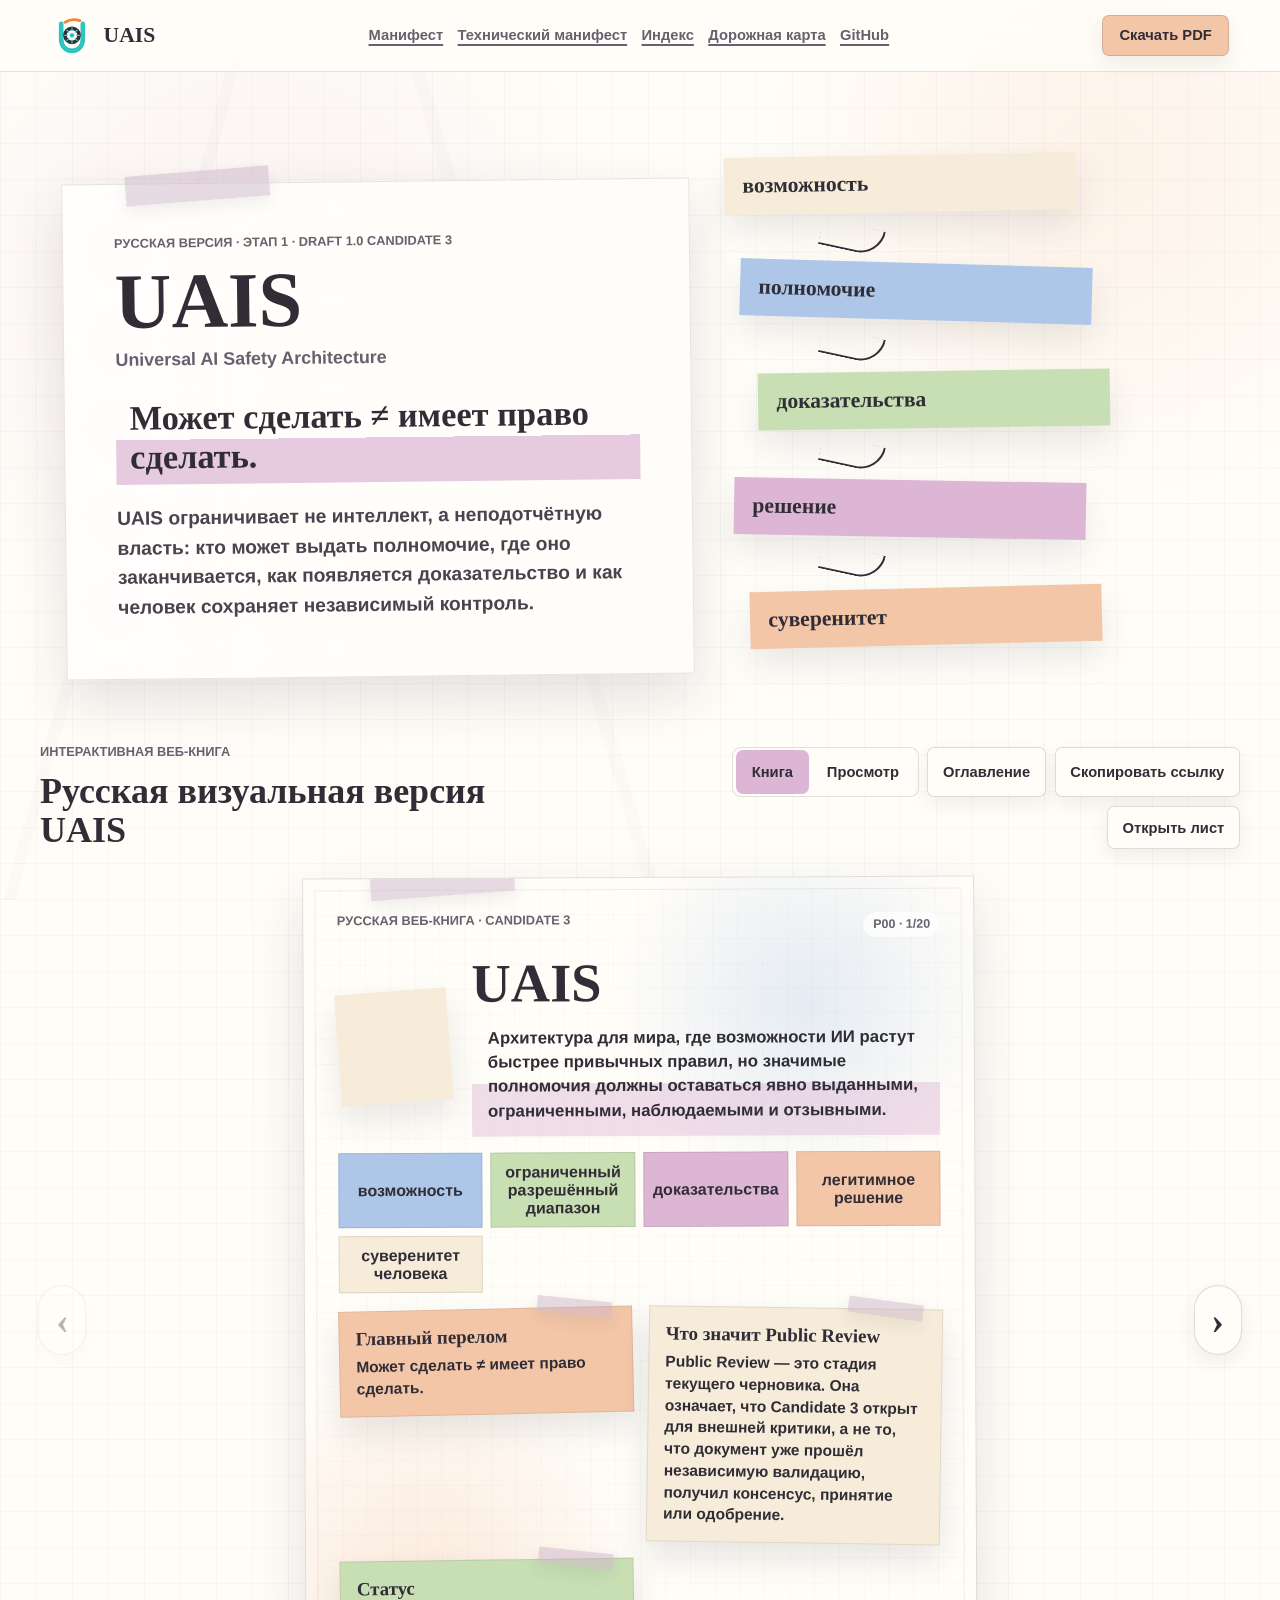
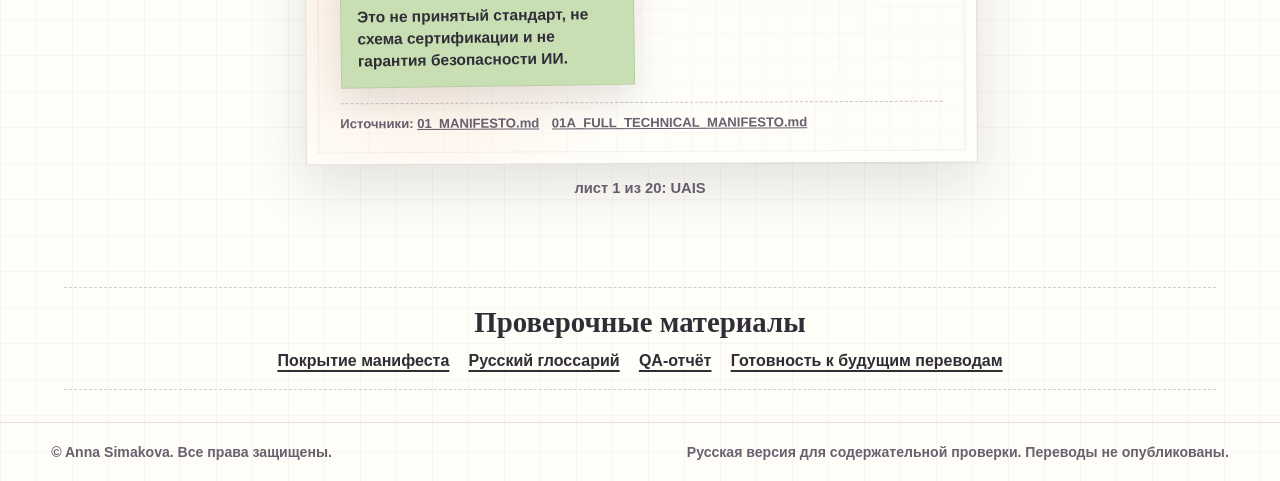
==== commit ee858bd1: "docs: humanize Russian UAIS web book" ====
--- a/docs/index.html
+++ b/docs/index.html
@@ -4,11 +4,11 @@
   <meta charset="utf-8">
   <meta name="viewport" content="width=device-width, initial-scale=1">
   <title>UAIS — русская интерактивная веб-книга</title>
-  <meta name="description" content="Русская визуальная веб-книга о Universal AI Safety Architecture: возможности, полномочия, доказательства, Guardian, суверенитет человека и границы безопасности.">
+  <meta name="description" content="Русская визуальная веб-книга о UAIS: возможности ИИ, полномочия, доказательства, защитник полномочий, паспорт безопасности и суверенитет человека.">
   <link rel="canonical" href="https://cresta13.github.io/universal-ai-safety-architecture/">
   <meta property="og:locale" content="ru_RU">
   <meta property="og:title" content="UAIS — русская интерактивная веб-книга">
-  <meta property="og:description" content="UAIS объясняет, почему возможность действовать не создаёт права действовать. Русская scrapbook-версия для содержательной проверки.">
+  <meta property="og:description" content="UAIS объясняет, почему возможность действовать не создаёт права действовать. Русская визуальная версия для содержательной проверки.">
   <meta property="og:type" content="website">
   <meta property="og:url" content="https://cresta13.github.io/universal-ai-safety-architecture/">
   <meta property="og:image" content="https://cresta13.github.io/universal-ai-safety-architecture/assets/og-ru.png">
@@ -31,6 +31,7 @@
       <a href="https://github.com/cresta13/universal-ai-safety-architecture/blob/main/spec/01_MANIFESTO.md">Манифест</a>
       <a href="https://github.com/cresta13/universal-ai-safety-architecture/blob/main/spec/01A_FULL_TECHNICAL_MANIFESTO.md">Технический манифест</a>
       <a href="https://github.com/cresta13/universal-ai-safety-architecture/blob/main/spec/00_MASTER_INDEX.md">Индекс</a>
+      <a href="https://github.com/cresta13/universal-ai-safety-architecture/blob/main/spec/26_IMPLEMENTATION_AND_RESEARCH_ROADMAP.md">Дорожная карта</a>
       <a href="https://github.com/cresta13/universal-ai-safety-architecture">GitHub</a>
     </nav>
     <a class="pdf-link" href="pdfs/UAIS-Manifesto-RU.pdf" download>Скачать PDF</a>
@@ -40,7 +41,8 @@
     <section class="intro" aria-labelledby="intro-title">
       <div class="intro-paper">
         <p class="eyebrow">Русская версия · этап 1 · Draft 1.0 Candidate 3</p>
-        <h1 id="intro-title">Universal AI Safety Architecture</h1>
+        <h1 id="intro-title">UAIS</h1>
+        <p class="intro-subtitle">Universal AI Safety Architecture</p>
         <p class="intro-line">Может сделать ≠ имеет право сделать.</p>
         <p class="intro-copy">UAIS ограничивает не интеллект, а неподотчётную власть: кто может выдать полномочие, где оно заканчивается, как появляется доказательство и как человек сохраняет независимый контроль.</p>
       </div>
--- a/docs/styles.css
+++ b/docs/styles.css
@@ -219,11 +219,18 @@
 
 .intro-line {
   display: inline-block;
-  margin: 2.2rem 0 1.2rem;
+  margin: 1.35rem 0 1.2rem;
   padding: .45rem .85rem;
   background: linear-gradient(transparent 52%, rgba(221, 182, 213, .72) 52%);
   font-family: var(--font-hand);
   font-size: 2.15rem;
+  font-weight: 900;
+}
+
+.intro-subtitle {
+  margin: .65rem 0 0;
+  color: var(--soft-ink);
+  font-size: 1.12rem;
   font-weight: 900;
 }
 
@@ -491,6 +498,26 @@
   line-height: 1.12;
 }
 
+.note-title:has(.principle-number) {
+  display: flex;
+  align-items: center;
+  gap: .7rem;
+}
+
+.canonical-label {
+  display: block;
+  margin: -.22rem 0 .5rem;
+  color: #595466;
+  font-size: .72rem;
+  font-weight: 900;
+  line-height: 1.25;
+}
+
+.sheet > .canonical-label {
+  margin: -.65rem 0 .15rem;
+  font-size: .88rem;
+}
+
 .note p,
 .note li {
   margin: 0;
@@ -567,7 +594,7 @@
 }
 
 .route-line {
-  grid-template-columns: repeat(5, minmax(0, 1fr));
+  grid-template-columns: repeat(auto-fit, minmax(7.4rem, 1fr));
 }
 
 .route-line span:nth-child(1) { background: var(--blue); }
@@ -603,21 +630,20 @@
 .sheet-principles .notes,
 .sheet-axis .notes,
 .sheet-passport .notes,
-.sheet-evidence .notes {
+.sheet-evidence .notes,
+.sheet-example .notes {
   grid-template-columns: 1fr;
 }
 
 .sheet-principles .note {
-  display: grid;
-  grid-template-columns: 3.2rem 1fr;
-  gap: .75rem;
-  align-items: start;
+  display: block;
   min-height: 4.9rem;
 }
 
 .principle-number {
   display: grid;
   place-items: center;
+  flex: 0 0 auto;
   width: 2.7rem;
   height: 2.7rem;
   border: 2px solid rgba(48,45,54,.65);
@@ -688,6 +714,14 @@
 
 .decision-strip {
   grid-template-columns: repeat(2, minmax(0, 1fr));
+}
+
+.sheet-glossary .notes {
+  grid-template-columns: repeat(auto-fit, minmax(16rem, 1fr));
+}
+
+.sheet-glossary .note {
+  min-height: auto;
 }
 
 .source-list {
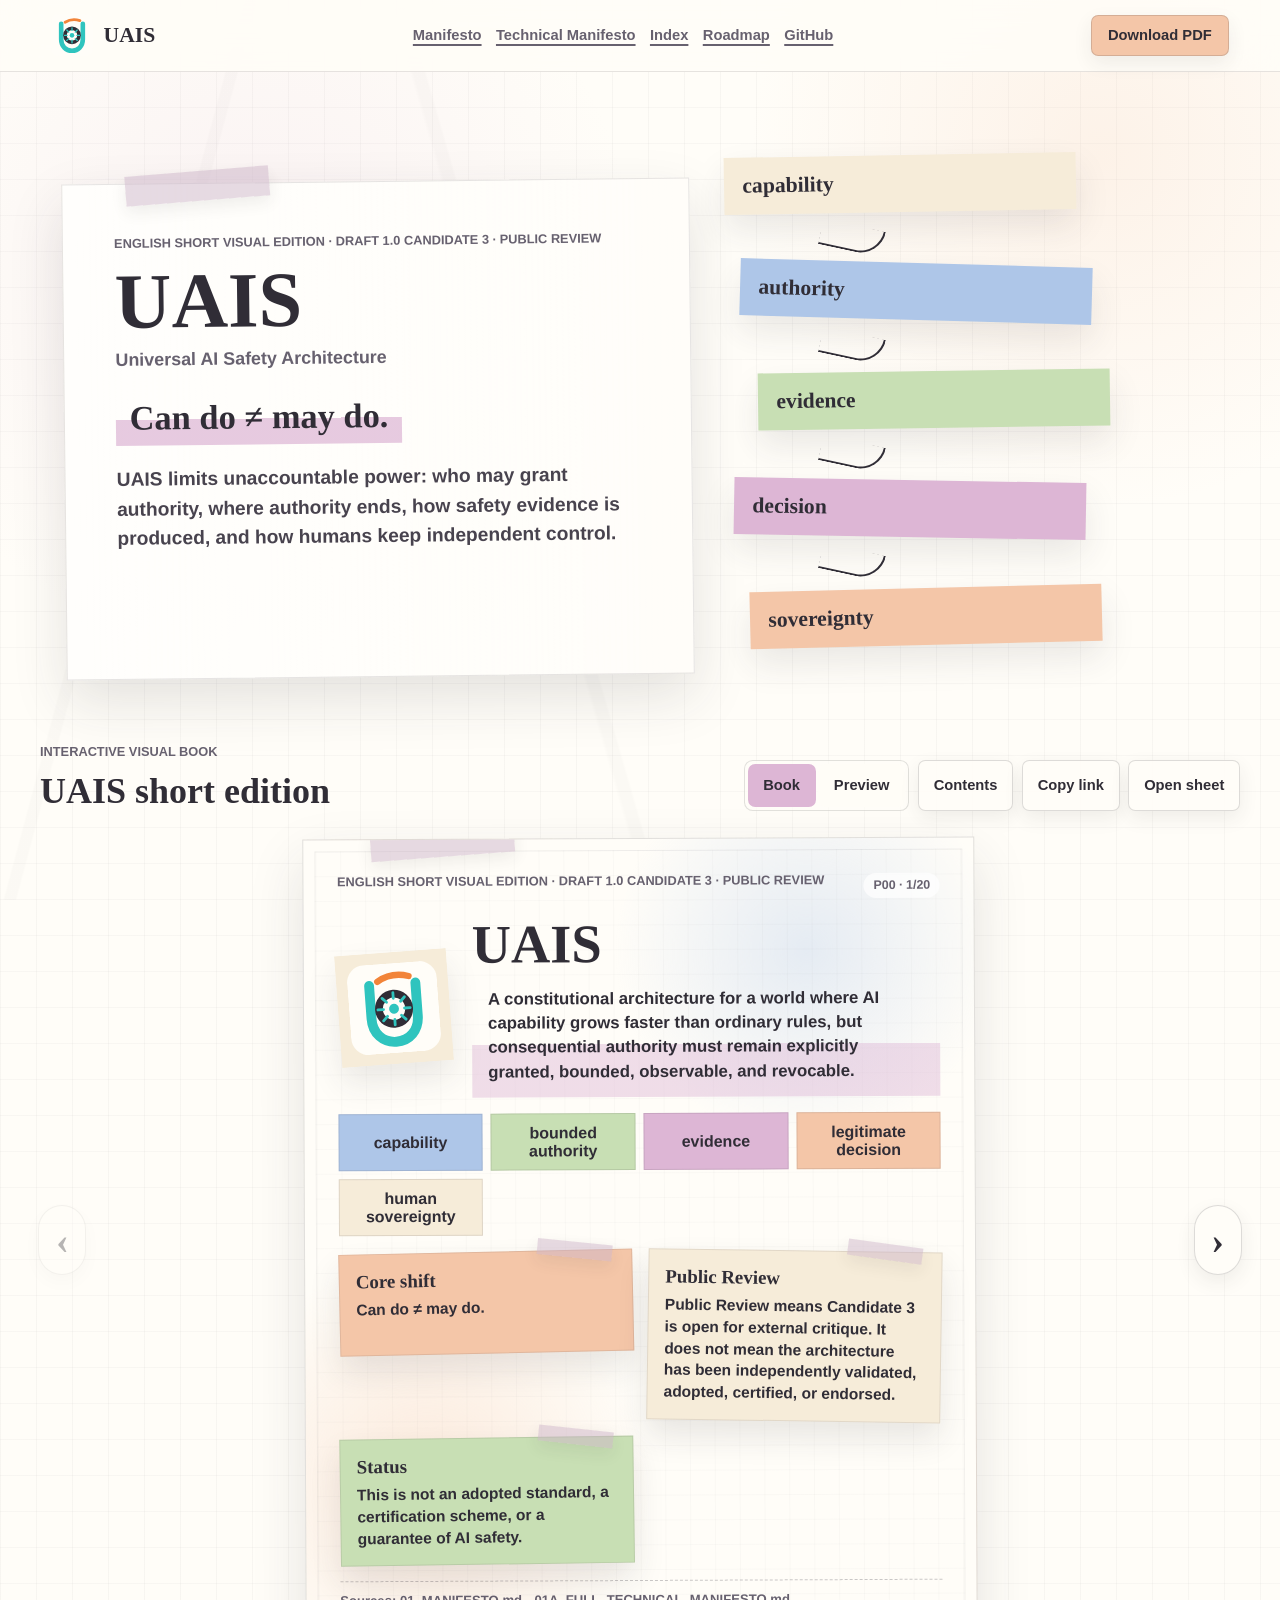
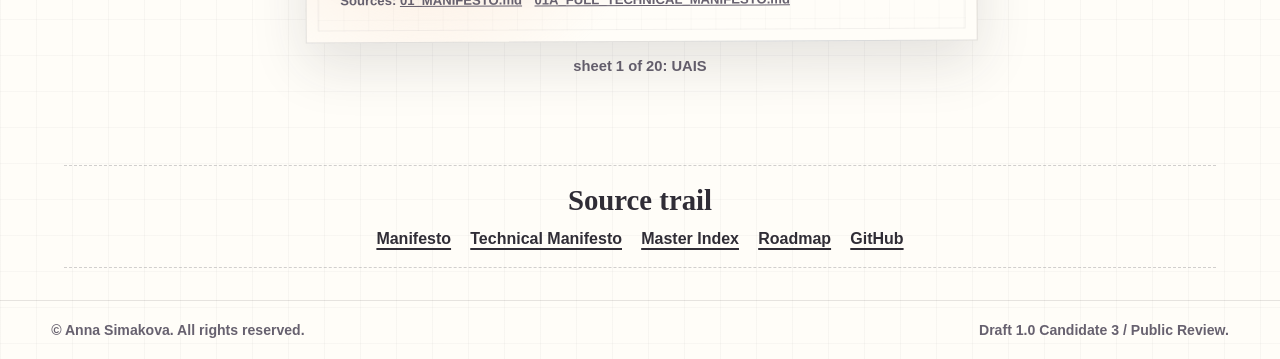
==== commit f5b06345: "docs: launch English UAIS visual edition Publish the English short visual edition as the GitHub Page" ====
--- a/docs/index.html
+++ b/docs/index.html
@@ -1,106 +1,107 @@
 <!doctype html>
-<html lang="ru" dir="ltr">
+<html lang="en" dir="ltr">
 <head>
   <meta charset="utf-8">
   <meta name="viewport" content="width=device-width, initial-scale=1">
-  <title>UAIS — русская интерактивная веб-книга</title>
-  <meta name="description" content="Русская визуальная веб-книга о UAIS: возможности ИИ, полномочия, доказательства, защитник полномочий, паспорт безопасности и суверенитет человека.">
+  <title>UAIS — Intelligence Does Not Imply Authority</title>
+  <meta name="description" content="A plain-language visual introduction to the Universal AI Safety Architecture (UAIS): capability boundaries, legitimate authority, reachable authority, evidence, human sovereignty, safety assurance, and open research.">
   <link rel="canonical" href="https://cresta13.github.io/universal-ai-safety-architecture/">
-  <meta property="og:locale" content="ru_RU">
-  <meta property="og:title" content="UAIS — русская интерактивная веб-книга">
-  <meta property="og:description" content="UAIS объясняет, почему возможность действовать не создаёт права действовать. Русская визуальная версия для содержательной проверки.">
+  <meta property="og:locale" content="en_US">
+  <meta property="og:title" content="UAIS — Intelligence Does Not Imply Authority">
+  <meta property="og:description" content="Capability is not authority. A visual introduction to the Universal AI Safety Architecture.">
   <meta property="og:type" content="website">
   <meta property="og:url" content="https://cresta13.github.io/universal-ai-safety-architecture/">
-  <meta property="og:image" content="https://cresta13.github.io/universal-ai-safety-architecture/assets/og-ru.png">
+  <meta property="og:image" content="https://cresta13.github.io/universal-ai-safety-architecture/assets/og-en.png">
   <meta name="twitter:card" content="summary_large_image">
-  <meta name="twitter:title" content="UAIS — русская интерактивная веб-книга">
-  <meta name="twitter:description" content="Возможность ≠ полномочие. Русская визуальная книга по Universal AI Safety Architecture.">
-  <meta name="twitter:image" content="https://cresta13.github.io/universal-ai-safety-architecture/assets/og-ru.png">
+  <meta name="twitter:title" content="UAIS — Intelligence Does Not Imply Authority">
+  <meta name="twitter:description" content="Capability is not authority. A visual introduction to UAIS.">
+  <meta name="twitter:image" content="https://cresta13.github.io/universal-ai-safety-architecture/assets/og-en.png">
   <link rel="icon" href="assets/uais-favicon.svg" type="image/svg+xml">
   <link rel="stylesheet" href="styles.css">
-  <script src="app.js" defer></script>
+  <script src="app.js" data-content="data/en-content.json" data-asset-base="assets/" defer></script>
 </head>
 <body>
-  <a class="skip-link" href="#book">Перейти к книге</a>
+  <a class="skip-link" href="#book">Skip to book</a>
   <header class="site-header" id="top">
-    <a class="brand" href="#page=cover" aria-label="UAIS: открыть обложку">
+    <a class="brand" href="#p00" aria-label="UAIS: open cover">
       <img src="assets/uais-favicon.svg" alt="" width="42" height="42">
       <span>UAIS</span>
     </a>
-    <nav class="header-links" aria-label="Основные ссылки">
-      <a href="https://github.com/cresta13/universal-ai-safety-architecture/blob/main/spec/01_MANIFESTO.md">Манифест</a>
-      <a href="https://github.com/cresta13/universal-ai-safety-architecture/blob/main/spec/01A_FULL_TECHNICAL_MANIFESTO.md">Технический манифест</a>
-      <a href="https://github.com/cresta13/universal-ai-safety-architecture/blob/main/spec/00_MASTER_INDEX.md">Индекс</a>
-      <a href="https://github.com/cresta13/universal-ai-safety-architecture/blob/main/spec/26_IMPLEMENTATION_AND_RESEARCH_ROADMAP.md">Дорожная карта</a>
+    <nav class="header-links" aria-label="Main links">
+      <a href="https://github.com/cresta13/universal-ai-safety-architecture/blob/main/spec/01_MANIFESTO.md">Manifesto</a>
+      <a href="https://github.com/cresta13/universal-ai-safety-architecture/blob/main/spec/01A_FULL_TECHNICAL_MANIFESTO.md">Technical Manifesto</a>
+      <a href="https://github.com/cresta13/universal-ai-safety-architecture/blob/main/spec/00_MASTER_INDEX.md">Index</a>
+      <a href="https://github.com/cresta13/universal-ai-safety-architecture/blob/main/spec/26_IMPLEMENTATION_AND_RESEARCH_ROADMAP.md">Roadmap</a>
       <a href="https://github.com/cresta13/universal-ai-safety-architecture">GitHub</a>
     </nav>
-    <a class="pdf-link" href="pdfs/UAIS-Manifesto-RU.pdf" download>Скачать PDF</a>
+    <a class="pdf-link" href="pdfs/UAIS-Manifesto-EN.pdf" download>Download PDF</a>
   </header>
 
   <main>
     <section class="intro" aria-labelledby="intro-title">
       <div class="intro-paper">
-        <p class="eyebrow">Русская версия · этап 1 · Draft 1.0 Candidate 3</p>
+        <p class="eyebrow">English short visual edition · Draft 1.0 Candidate 3 · Public Review</p>
         <h1 id="intro-title">UAIS</h1>
         <p class="intro-subtitle">Universal AI Safety Architecture</p>
-        <p class="intro-line">Может сделать ≠ имеет право сделать.</p>
-        <p class="intro-copy">UAIS ограничивает не интеллект, а неподотчётную власть: кто может выдать полномочие, где оно заканчивается, как появляется доказательство и как человек сохраняет независимый контроль.</p>
+        <p class="intro-line">Can do ≠ may do.</p>
+        <p class="intro-copy">UAIS limits unaccountable power: who may grant authority, where authority ends, how safety evidence is produced, and how humans keep independent control.</p>
       </div>
-      <div class="intro-map" aria-label="Маршрут книги: возможность, полномочие, доказательства, легитимное решение, суверенитет человека">
-        <span>возможность</span>
+      <div class="intro-map" aria-label="Book route: capability, authority, evidence, decision, sovereignty">
+        <span>capability</span>
         <i></i>
-        <span>полномочие</span>
+        <span>authority</span>
         <i></i>
-        <span>доказательства</span>
+        <span>evidence</span>
         <i></i>
-        <span>решение</span>
+        <span>decision</span>
         <i></i>
-        <span>суверенитет</span>
+        <span>sovereignty</span>
       </div>
     </section>
 
     <section class="reader" id="book" aria-labelledby="book-title">
       <div class="reader-head">
         <div>
-          <p class="eyebrow">Интерактивная веб-книга</p>
-          <h2 id="book-title">Русская визуальная версия UAIS</h2>
+          <p class="eyebrow">Interactive visual book</p>
+          <h2 id="book-title">UAIS short edition</h2>
         </div>
-        <div class="reader-actions" aria-label="Управление книгой">
-          <div class="mode-toggle" role="group" aria-label="Режим просмотра">
-            <button type="button" data-mode="book" aria-pressed="true">Книга</button>
-            <button type="button" data-mode="scroll" aria-pressed="false">Просмотр</button>
+        <div class="reader-actions" aria-label="Book controls">
+          <div class="mode-toggle" role="group" aria-label="View mode">
+            <button type="button" data-mode="book" aria-pressed="true">Book</button>
+            <button type="button" data-mode="scroll" aria-pressed="false">Preview</button>
           </div>
-          <button type="button" data-action="toc">Оглавление</button>
-          <button type="button" data-action="copy">Скопировать ссылку</button>
-          <button type="button" data-action="open">Открыть лист</button>
+          <button type="button" data-action="toc">Contents</button>
+          <button type="button" data-action="copy">Copy link</button>
+          <button type="button" data-action="open">Open sheet</button>
         </div>
       </div>
 
       <div class="book-shell" data-view="book">
-        <button class="turn turn-prev" type="button" data-action="prev" aria-label="Предыдущий лист">‹</button>
+        <button class="turn turn-prev" type="button" data-action="prev" aria-label="Previous sheet">‹</button>
         <div class="book-stage" id="book-stage" aria-live="polite"></div>
-        <button class="turn turn-next" type="button" data-action="next" aria-label="Следующий лист">›</button>
+        <button class="turn turn-next" type="button" data-action="next" aria-label="Next sheet">›</button>
       </div>
-      <div class="reader-status" id="reader-status" aria-live="polite">Загрузка книги…</div>
+      <div class="reader-status" id="reader-status" aria-live="polite">Loading book...</div>
     </section>
 
-    <section class="repo-notes" aria-labelledby="repo-title">
-      <h2 id="repo-title">Проверочные материалы</h2>
-      <a href="CONTENT_COVERAGE_RU.md">Покрытие манифеста</a>
-      <a href="RUSSIAN_GLOSSARY.md">Русский глоссарий</a>
-      <a href="QA_REPORT_RU.md">QA-отчёт</a>
-      <a href="TRANSLATION_READINESS.md">Готовность к будущим переводам</a>
+    <section class="repo-notes" aria-labelledby="source-title">
+      <h2 id="source-title">Source trail</h2>
+      <a href="https://github.com/cresta13/universal-ai-safety-architecture/blob/main/spec/01_MANIFESTO.md">Manifesto</a>
+      <a href="https://github.com/cresta13/universal-ai-safety-architecture/blob/main/spec/01A_FULL_TECHNICAL_MANIFESTO.md">Technical Manifesto</a>
+      <a href="https://github.com/cresta13/universal-ai-safety-architecture/blob/main/spec/00_MASTER_INDEX.md">Master Index</a>
+      <a href="https://github.com/cresta13/universal-ai-safety-architecture/blob/main/spec/26_IMPLEMENTATION_AND_RESEARCH_ROADMAP.md">Roadmap</a>
+      <a href="https://github.com/cresta13/universal-ai-safety-architecture">GitHub</a>
     </section>
   </main>
 
-  <dialog class="sheet-dialog" id="sheet-dialog" aria-label="Открытый лист книги">
-    <button class="dialog-close" type="button" data-action="close">Закрыть</button>
+  <dialog class="sheet-dialog" id="sheet-dialog" aria-label="Open book sheet">
+    <button class="dialog-close" type="button" data-action="close">Close</button>
     <div id="dialog-content"></div>
   </dialog>
 
   <footer class="site-footer">
-    <span>© Anna Simakova. Все права защищены.</span>
-    <span>Русская версия для содержательной проверки. Переводы не опубликованы.</span>
+    <span>© Anna Simakova. All rights reserved.</span>
+    <span>Draft 1.0 Candidate 3 / Public Review.</span>
   </footer>
 </body>
 </html>
--- a/docs/styles.css
+++ b/docs/styles.css
@@ -906,6 +906,17 @@
     grid-template-columns: 1fr;
   }
 
+  .intro-map span {
+    width: 100%;
+    margin-left: 0 !important;
+    transform: none;
+  }
+
+  .intro-map i {
+    width: 2.8rem;
+    margin-left: calc(50% - 1.4rem);
+  }
+
   .boundary-note {
     min-height: 4rem;
     border: 2px solid rgba(48,45,54,.48);
